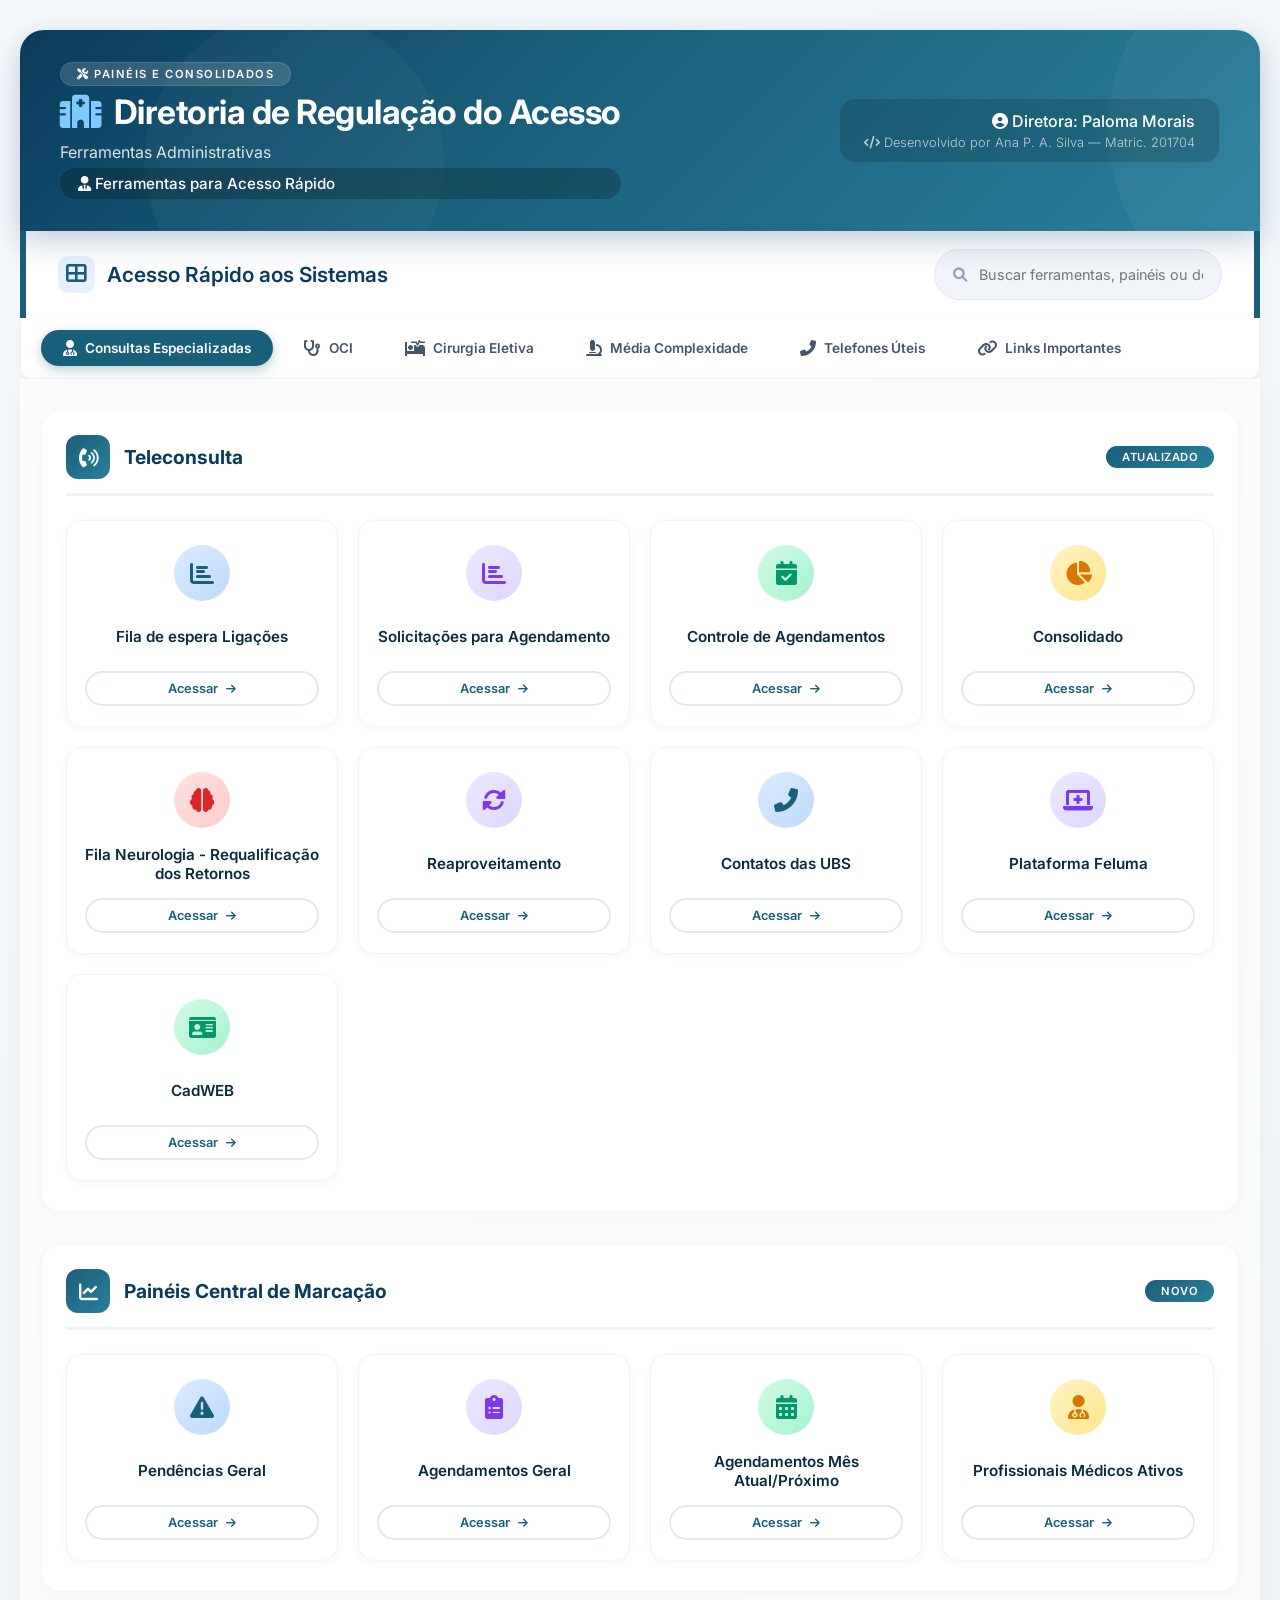
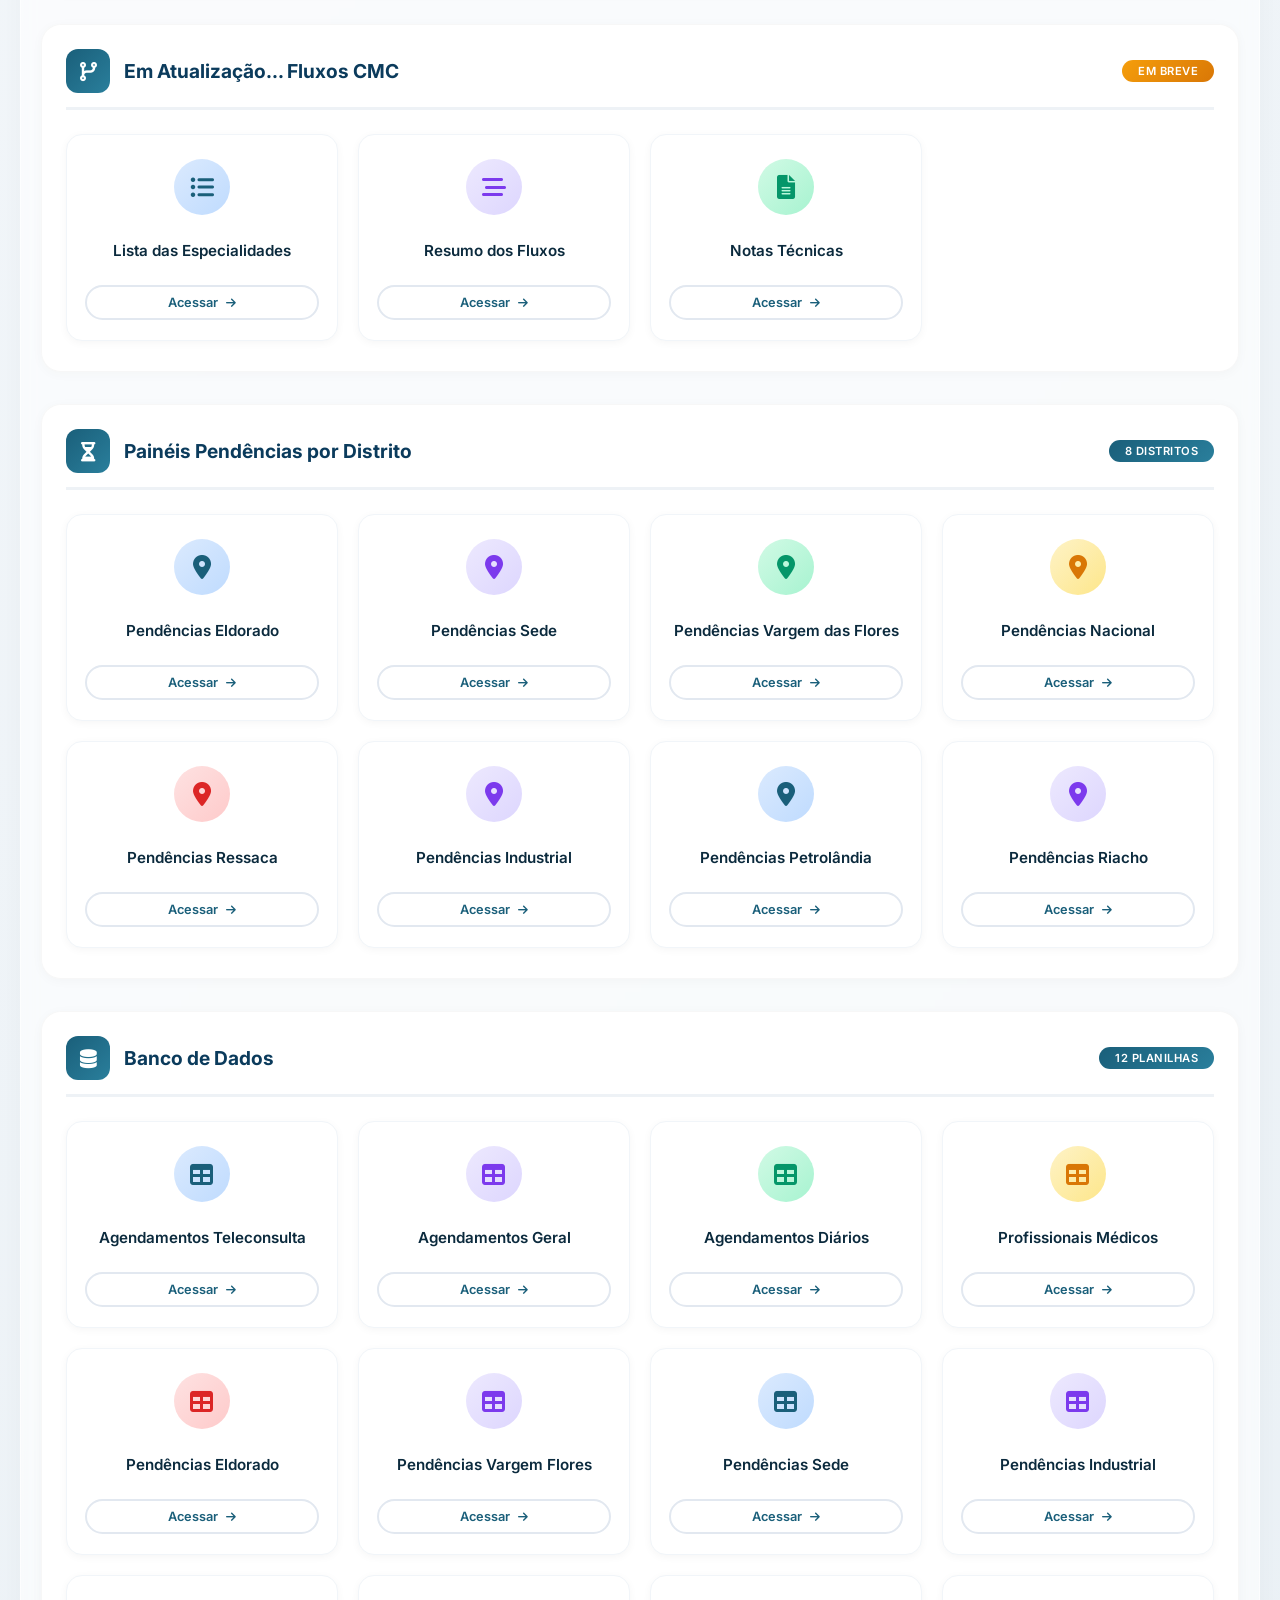
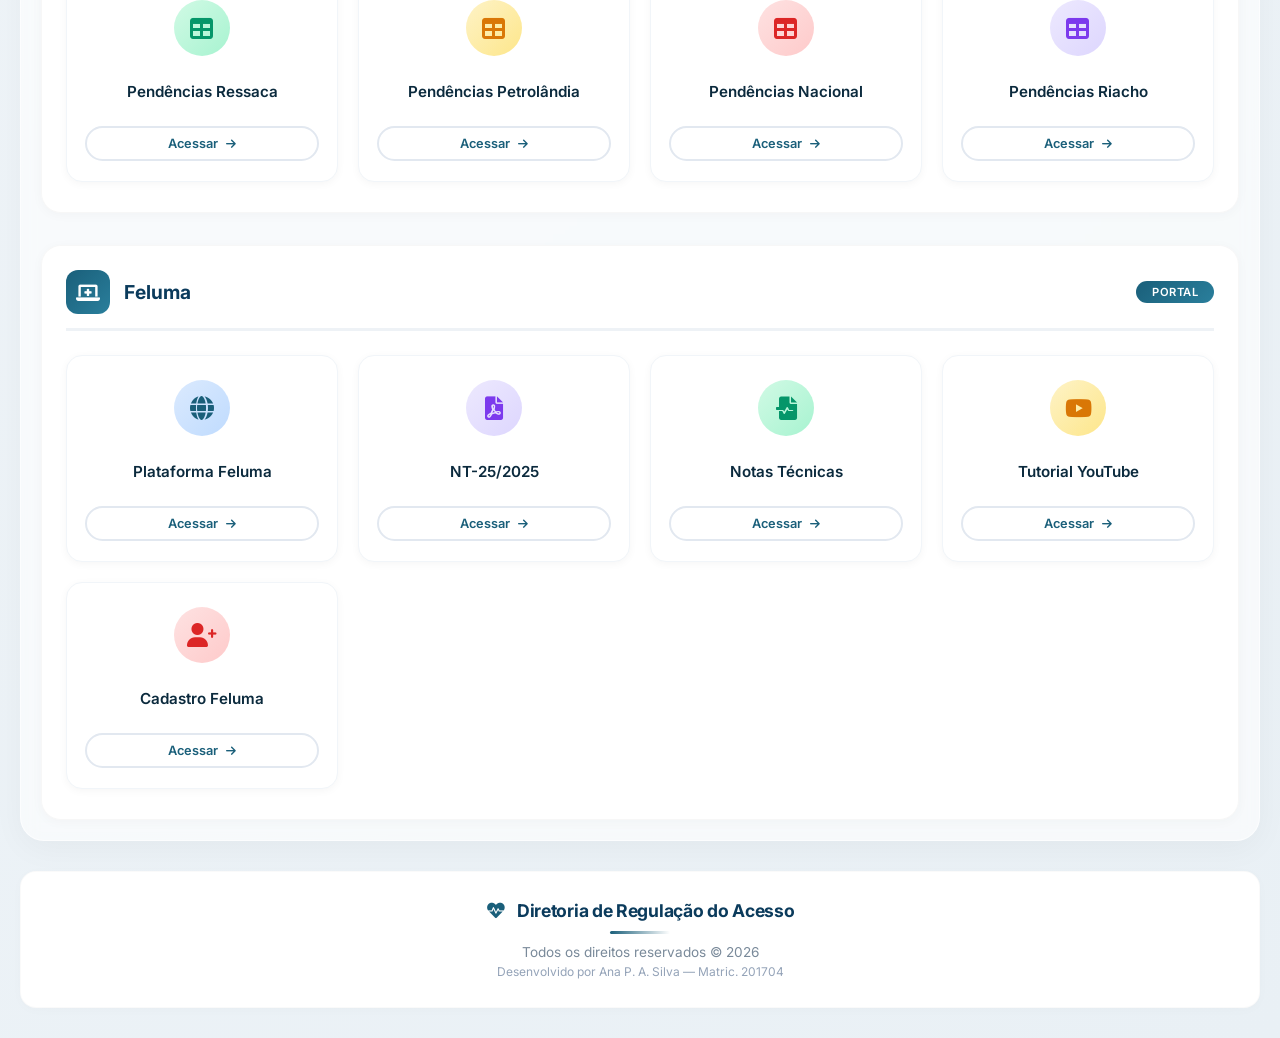
==== index.html @ 21a60a20 "Update index.html" ====
<!DOCTYPE html>
<html lang="pt-BR">
<head>
    <meta charset="UTF-8" />
    <meta name="viewport" content="width=device-width, initial-scale=1.0" />
    <title>Ferramentas Administrativas - Diretoria de Regulação do Acesso</title>
    <link href="https://fonts.googleapis.com/css2?family=Inter:wght@300;400;500;600;700&display=swap" rel="stylesheet" />
    <link rel="stylesheet" href="https://cdnjs.cloudflare.com/ajax/libs/font-awesome/6.0.0-beta3/css/all.min.css" />
    <link rel="stylesheet" href="styles.css" />
</head>
<body>
    <div class="container">
        <!-- ===== CABEÇALHO ===== -->
        <header class="header">
            <div class="header-content">
                <div class="header-left">
                    <span class="badge"><i class="fas fa-tools"></i> Painéis e Consolidados</span>
                    <h1><i class="fas fa-hospital"></i>Diretoria de Regulação do Acesso</h1>
                    <span class="subtitle">Ferramentas Administrativas</span>
                    <span class="diretoria">
                        <i class="fas fa-user-tie"></i> Ferramentas para Acesso Rápido
                    </span>
                </div>
                <div class="header-right">
                    <div class="diretora"><i class="fas fa-user-circle"></i> Diretora: Paloma Morais</div>
                    <div class="creditos">
                        <i class="fas fa-code"></i> Desenvolvido por Ana P. A. Silva — Matric. 201704
                    </div>
                </div>
            </div>
        </header>

        <!-- ===== BARRA DE TÍTULO E PESQUISA ===== -->
        <div class="page-title-bar">
            <div class="title-main">
                <i class="fas fa-th-large"></i>
                Acesso Rápido aos Sistemas
            </div>
            <div class="search-wrapper">
                <i class="fas fa-search"></i>
                <input type="text" class="global-search-input" placeholder="Buscar ferramentas, painéis ou documentos..." />
            </div>
        </div>

        <!-- ===== NAVEGAÇÃO POR ABAS ===== -->
        <div class="tabs-nav">
            <button class="tab-btn active" data-tab="consultas">
                <i class="fas fa-user-md"></i> Consultas Especializadas
            </button>
            <button class="tab-btn" data-tab="oci">
                <i class="fas fa-stethoscope"></i> OCI
            </button>
            <button class="tab-btn" data-tab="cirurgia">
                <i class="fas fa-procedures"></i> Cirurgia Eletiva
            </button>
            <button class="tab-btn" data-tab="exames">
                <i class="fas fa-microscope"></i> Média Complexidade
            </button>
            <button class="tab-btn" data-tab="telefones">
                <i class="fas fa-phone-alt"></i> Telefones Úteis
            </button>
            <button class="tab-btn" data-tab="links">
                <i class="fas fa-link"></i> Links Importantes
            </button>
        </div>

        <!-- ===== CONTEÚDO DAS ABAS ===== -->
        
        <!-- ABA CONSULTAS ESPECIALIZADAS -->
        <div class="tab-content active" id="tab-consultas">
            <div class="categories-grid">
                <!-- Teleconsulta -->
                <section class="category-section">
                    <h2 class="category-title">
                        <span class="title-icon"><i class="fas fa-phone-volume"></i></span>
                        <span class="title-text">Teleconsulta</span>
                        <span class="title-badge">Atualizado</span>
                    </h2>
                    <div class="card-grid">
                        <a href="https://docs.google.com/spreadsheets/d/1NrLJ7ulMx93VXse-k8C4PX7FkGPLEZ0yTQSIVQeNItg/edit?gid=175443153#gid=175443153" class="card" target="_blank" rel="noopener">
                            <div class="card-icon-wrapper"><i class="fas fa-chart-bar"></i></div>
                            <div class="card-title">Fila de espera Ligações</div>
                            <div class="card-btn">Acessar <i class="fas fa-arrow-right"></i></div>
                        </a>
                        <a href="https://docs.google.com/spreadsheets/d/1-I6ZwiP6xXu3qMp5uqr1B9dH6cpyYkO8Ge5UA6dcIxQ/edit?gid=509279936#gid=509279936" class="card" target="_blank" rel="noopener">
                            <div class="card-icon-wrapper"><i class="fas fa-chart-bar"></i></div>
                            <div class="card-title">Solicitações para Agendamento</div>
                            <div class="card-btn">Acessar <i class="fas fa-arrow-right"></i></div>
                        </a>
                        <a href="https://docs.google.com/spreadsheets/d/11X7DQcngdN51yFYodEWBmMCc8Pi-YFbgQ4IQ7Ca93IU/edit?gid=0#gid=0" class="card" target="_blank" rel="noopener">
                            <div class="card-icon-wrapper"><i class="fas fa-calendar-check"></i></div>
                            <div class="card-title">Controle de Agendamentos</div>
                            <div class="card-btn">Acessar <i class="fas fa-arrow-right"></i></div>
                        </a>
                        <a href="https://docs.google.com/spreadsheets/d/11X7DQcngdN51yFYodEWBmMCc8Pi-YFbgQ4IQ7Ca93IU/edit?gid=1603937153#gid=1603937153" class="card" target="_blank" rel="noopener">
                            <div class="card-icon-wrapper"><i class="fas fa-chart-pie"></i></div>
                            <div class="card-title">Consolidado</div>
                            <div class="card-btn">Acessar <i class="fas fa-arrow-right"></i></div>
                        </a>
                        <a href="https://docs.google.com/spreadsheets/d/1ZwzPVQAifNLfJJO1lFr1BvQd6e6G3yC5C2H4Ry2N43k/edit?gid=621702727#gid=621702727" class="card" target="_blank" rel="noopener">
                            <div class="card-icon-wrapper"><i class="fas fa-brain"></i></div>
                            <div class="card-title">Fila Neurologia - Requalificação dos Retornos</div>
                            <div class="card-btn">Acessar <i class="fas fa-arrow-right"></i></div>
                        </a>
                        <a href="https://docs.google.com/spreadsheets/d/1_WJhJQQXcxn0Yucyr_rv_HuKs7wc3p4oeb69oyhoPU4/edit?usp=sharing" class="card" target="_blank" rel="noopener">
                            <div class="card-icon-wrapper"><i class="fas fa-sync-alt"></i></div>
                            <div class="card-title">Reaproveitamento</div>
                            <div class="card-btn">Acessar <i class="fas fa-arrow-right"></i></div>
                        </a>
                        <a href="https://regulacaoconsolidados-dot.github.io/contatosdasubs/" class="card" target="_blank" rel="noopener">
                            <div class="card-icon-wrapper"><i class="fas fa-phone-alt"></i></div>
                            <div class="card-title">Contatos das UBS</div>
                            <div class="card-btn">Acessar <i class="fas fa-arrow-right"></i></div>
                        </a>
                        <a href="https://portal-feluma.sydle.com/home" class="card" target="_blank" rel="noopener">
                            <div class="card-icon-wrapper"><i class="fas fa-laptop-medical"></i></div>
                            <div class="card-title">Plataforma Feluma</div>
                            <div class="card-btn">Acessar <i class="fas fa-arrow-right"></i></div>
                        </a>
                        <a href="https://cadastro.saude.gov.br/segcartao/?contextType=external&username=string&contextValue=%2Foam&password=sercure_string&challenge_url=https%3A%2F%2Fcadastro.saude.gov.br%2Fsegcartao&request_id=-8519814493389994660&authn_try_count=0&locale=es_ES&resource_url" class="card" target="_blank" rel="noopener">
                            <div class="card-icon-wrapper"><i class="fas fa-id-card"></i></div>
                            <div class="card-title">CadWEB</div>
                            <div class="card-btn">Acessar <i class="fas fa-arrow-right"></i></div>
                        </a>
                    </div>
                </section>

                <!-- Painéis Central de Marcação de Consultas -->
                <section class="category-section">
                    <h2 class="category-title">
                        <span class="title-icon"><i class="fas fa-chart-line"></i></span>
                        <span class="title-text">Painéis Central de Marcação</span>
                        <span class="title-badge">Novo</span>
                    </h2>
                    <div class="card-grid">
                        <a href="https://compartilhacmc-commits.github.io/pendenciasgeral/" class="card" target="_blank" rel="noopener">
                            <div class="card-icon-wrapper"><i class="fas fa-exclamation-triangle"></i></div>
                            <div class="card-title">Pendências Geral</div>
                            <div class="card-btn">Acessar <i class="fas fa-arrow-right"></i></div>
                        </a>
                        <a href="https://compartilhacmc-commits.github.io/consolidadoagendados/" class="card" target="_blank" rel="noopener">
                            <div class="card-icon-wrapper"><i class="fas fa-clipboard-list"></i></div>
                            <div class="card-title">Agendamentos Geral</div>
                            <div class="card-btn">Acessar <i class="fas fa-arrow-right"></i></div>
                        </a>
                        <a href="https://compartilhacmc-commits.github.io/ofertacmc/" class="card" target="_blank" rel="noopener">
                            <div class="card-icon-wrapper"><i class="fas fa-calendar-alt"></i></div>
                            <div class="card-title">Agendamentos Mês Atual/Próximo</div>
                            <div class="card-btn">Acessar <i class="fas fa-arrow-right"></i></div>
                        </a>
                        <a href="https://compartilhacmc-commits.github.io/profissionaisnarede/" class="card" target="_blank" rel="noopener">
                            <div class="card-icon-wrapper"><i class="fas fa-user-md"></i></div>
                            <div class="card-title">Profissionais Médicos Ativos</div>
                            <div class="card-btn">Acessar <i class="fas fa-arrow-right"></i></div>
                        </a>
                    </div>
                </section>

                <!-- Fluxos CMC -->
                <section class="category-section">
                    <h2 class="category-title">
                        <span class="title-icon"><i class="fas fa-code-branch"></i></span>
                        <span class="title-text">Em Atualização... Fluxos CMC</span>
                        <span class="title-badge warning">Em breve</span>
                    </h2>
                    <div class="card-grid">
                        <a href="https://compartilhacmc-commits.github.io/arquivosfixos/ESPECIALIDADES.html" class="card" target="_blank" rel="noopener">
                            <div class="card-icon-wrapper"><i class="fas fa-list-ul"></i></div>
                            <div class="card-title">Lista das Especialidades</div>
                            <div class="card-btn">Acessar <i class="fas fa-arrow-right"></i></div>
                        </a>
                        <a href="https://compartilhacmc-commits.github.io/arquivosfixos/resumo_fluxos.html" class="card" target="_blank" rel="noopener">
                            <div class="card-icon-wrapper"><i class="fas fa-stream"></i></div>
                            <div class="card-title">Resumo dos Fluxos</div>
                            <div class="card-btn">Acessar <i class="fas fa-arrow-right"></i></div>
                        </a>
                        <a href="https://portal.contagem.mg.gov.br/nota-tecnica" class="card" target="_blank" rel="noopener">
                            <div class="card-icon-wrapper"><i class="fas fa-file-alt"></i></div>
                            <div class="card-title">Notas Técnicas</div>
                            <div class="card-btn">Acessar <i class="fas fa-arrow-right"></i></div>
                        </a>
                    </div>
                </section>

                <!-- Painéis Pendências por Distrito -->
                <section class="category-section">
                    <h2 class="category-title">
                        <span class="title-icon"><i class="fas fa-hourglass-half"></i></span>
                        <span class="title-text">Painéis Pendências por Distrito</span>
                        <span class="title-badge">8 distritos</span>
                    </h2>
                    <div class="card-grid">
                        <a href="https://compartilhacmc-commits.github.io/distritoeldorado/" class="card" target="_blank" rel="noopener">
                            <div class="card-icon-wrapper"><i class="fas fa-map-marker-alt"></i></div>
                            <div class="card-title">Pendências Eldorado</div>
                            <div class="card-btn">Acessar <i class="fas fa-arrow-right"></i></div>
                        </a>
                        <a href="https://compartilhacmc-commits.github.io/distritoeldorado/" class="card" target="_blank" rel="noopener">
                            <div class="card-icon-wrapper"><i class="fas fa-map-marker-alt"></i></div>
                            <div class="card-title">Pendências Sede</div>
                            <div class="card-btn">Acessar <i class="fas fa-arrow-right"></i></div>
                        </a>
                        <a href="https://compartilhacmc-commits.github.io/distritovargemdasflores/" class="card" target="_blank" rel="noopener">
                            <div class="card-icon-wrapper"><i class="fas fa-map-marker-alt"></i></div>
                            <div class="card-title">Pendências Vargem das Flores</div>
                            <div class="card-btn">Acessar <i class="fas fa-arrow-right"></i></div>
                        </a>
                        <a href="https://compartilhacmc-commits.github.io/distritonacional/" class="card" target="_blank" rel="noopener">
                            <div class="card-icon-wrapper"><i class="fas fa-map-marker-alt"></i></div>
                            <div class="card-title">Pendências Nacional</div>
                            <div class="card-btn">Acessar <i class="fas fa-arrow-right"></i></div>
                        </a>
                        <a href="https://compartilhacmc-commits.github.io/distritoressaca/" class="card" target="_blank" rel="noopener">
                            <div class="card-icon-wrapper"><i class="fas fa-map-marker-alt"></i></div>
                            <div class="card-title">Pendências Ressaca</div>
                            <div class="card-btn">Acessar <i class="fas fa-arrow-right"></i></div>
                        </a>
                        <a href="https://compartilhacmc-commits.github.io/distritoindustrial/" class="card" target="_blank" rel="noopener">
                            <div class="card-icon-wrapper"><i class="fas fa-map-marker-alt"></i></div>
                            <div class="card-title">Pendências Industrial</div>
                            <div class="card-btn">Acessar <i class="fas fa-arrow-right"></i></div>
                        </a>
                        <a href="https://compartilhacmc-commits.github.io/distritopetrolandia/" class="card" target="_blank" rel="noopener">
                            <div class="card-icon-wrapper"><i class="fas fa-map-marker-alt"></i></div>
                            <div class="card-title">Pendências Petrolândia</div>
                            <div class="card-btn">Acessar <i class="fas fa-arrow-right"></i></div>
                        </a>
                        <a href="https://compartilhacmc-commits.github.io/distritoriacho/" class="card" target="_blank" rel="noopener">
                            <div class="card-icon-wrapper"><i class="fas fa-map-marker-alt"></i></div>
                            <div class="card-title">Pendências Riacho</div>
                            <div class="card-btn">Acessar <i class="fas fa-arrow-right"></i></div>
                        </a>
                    </div>
                </section>

                <!-- Banco de Dados -->
                <section class="category-section">
                    <h2 class="category-title">
                        <span class="title-icon"><i class="fas fa-database"></i></span>
                        <span class="title-text">Banco de Dados</span>
                        <span class="title-badge">12 planilhas</span>
                    </h2>
                    <div class="card-grid">
                        <a href="https://docs.google.com/spreadsheets/d/11X7DQcngdN51yFYodEWBmMCc8Pi-YFbgQ4IQ7Ca93IU/edit?gid=0#gid=0" class="card" target="_blank" rel="noopener">
                            <div class="card-icon-wrapper"><i class="fas fa-table"></i></div>
                            <div class="card-title">Agendamentos Teleconsulta</div>
                            <div class="card-btn">Acessar <i class="fas fa-arrow-right"></i></div>
                        </a>
                        <a href="https://docs.google.com/spreadsheets/d/14DiFK9EW36s8ntkukyhiRMJxcX0ghG5XTzWb1TwpI2Q/edit?gid=0#gid=0" class="card" target="_blank" rel="noopener">
                            <div class="card-icon-wrapper"><i class="fas fa-table"></i></div>
                            <div class="card-title">Agendamentos Geral</div>
                            <div class="card-btn">Acessar <i class="fas fa-arrow-right"></i></div>
                        </a>
                        <a href="https://docs.google.com/spreadsheets/d/1puNbYysRBj-5CY6fhnHNnYd9OH96cl7guMFBOLeYZV4/edit?gid=1698493941#gid=1698493941" class="card" target="_blank" rel="noopener">
                            <div class="card-icon-wrapper"><i class="fas fa-table"></i></div>
                            <div class="card-title">Agendamentos Diários</div>
                            <div class="card-btn">Acessar <i class="fas fa-arrow-right"></i></div>
                        </a>
                        <a href="https://docs.google.com/spreadsheets/d/16CXd1TVf2IfTDiPzRCxUNWk6rCRoEw6WDfcybVoarnA/edit?gid=1407399146#gid=1407399146" class="card" target="_blank" rel="noopener">
                            <div class="card-icon-wrapper"><i class="fas fa-table"></i></div>
                            <div class="card-title">Profissionais Médicos</div>
                            <div class="card-btn">Acessar <i class="fas fa-arrow-right"></i></div>
                        </a>
                        <a href="https://docs.google.com/spreadsheets/d/1r6NLcVkVLD5vp4UxPEa7TcreBpOd0qeNt-QREOG4Xr4/edit?gid=278071504#gid=278071504" class="card" target="_blank" rel="noopener">
                            <div class="card-icon-wrapper"><i class="fas fa-table"></i></div>
                            <div class="card-title">Pendências Eldorado</div>
                            <div class="card-btn">Acessar <i class="fas fa-arrow-right"></i></div>
                        </a>
                        <a href="https://docs.google.com/spreadsheets/d/1IHknmxe3xAnfy5Bju_23B5ivIL-qMaaE6q_HuPaLBpk/edit?gid=278071504#gid=278071504" class="card" target="_blank" rel="noopener">
                            <div class="card-icon-wrapper"><i class="fas fa-table"></i></div>
                            <div class="card-title">Pendências Vargem Flores</div>
                            <div class="card-btn">Acessar <i class="fas fa-arrow-right"></i></div>
                        </a>
                        <a href="https://docs.google.com/spreadsheets/d/1RPf2bfQVoM1FqnyA-0P8uPTJ_PG4I2Ce6lXnk54ixfc/edit?gid=278071504#gid=278071504" class="card" target="_blank" rel="noopener">
                            <div class="card-icon-wrapper"><i class="fas fa-table"></i></div>
                            <div class="card-title">Pendências Sede</div>
                            <div class="card-btn">Acessar <i class="fas fa-arrow-right"></i></div>
                        </a>
                        <a href="https://docs.google.com/spreadsheets/d/14eUVIsWPubMve4DhVjVwlh7gin-qVyN3PspkwQ1PZMg/edit?gid=278071504#gid=278071504" class="card" target="_blank" rel="noopener">
                            <div class="card-icon-wrapper"><i class="fas fa-table"></i></div>
                            <div class="card-title">Pendências Industrial</div>
                            <div class="card-btn">Acessar <i class="fas fa-arrow-right"></i></div>
                        </a>
                        <a href="https://drive.google.com/drive/folders/1zRHfbI897ZRTBKLeRbiSfjMy8RmR_MJg" class="card" target="_blank" rel="noopener">
                            <div class="card-icon-wrapper"><i class="fas fa-table"></i></div>
                            <div class="card-title">Pendências Ressaca</div>
                            <div class="card-btn">Acessar <i class="fas fa-arrow-right"></i></div>
                        </a>
                        <a href="https://docs.google.com/spreadsheets/d/1Z9Uf5MGm5tClVDR95SUpwOjivAdqEVUfDj7mIuRLf4s/edit?gid=278071504#gid=278071504" class="card" target="_blank" rel="noopener">
                            <div class="card-icon-wrapper"><i class="fas fa-table"></i></div>
                            <div class="card-title">Pendências Petrolândia</div>
                            <div class="card-btn">Acessar <i class="fas fa-arrow-right"></i></div>
                        </a>
                        <a href="https://docs.google.com/spreadsheets/d/1lMGO9Hh_qL9OKI270fPL7lxadr-BZN9x_ZtmQeX6OcA/edit?gid=278071504#gid=278071504" class="card" target="_blank" rel="noopener">
                            <div class="card-icon-wrapper"><i class="fas fa-table"></i></div>
                            <div class="card-title">Pendências Nacional</div>
                            <div class="card-btn">Acessar <i class="fas fa-arrow-right"></i></div>
                        </a>
                        <a href="https://docs.google.com/spreadsheets/d/1367XyjVDYyDWo3vUz6Hd_zEqLAJkH_c1MwlvtZnpmUc/edit?gid=278071504#gid=278071504" class="card" target="_blank" rel="noopener">
                            <div class="card-icon-wrapper"><i class="fas fa-table"></i></div>
                            <div class="card-title">Pendências Riacho</div>
                            <div class="card-btn">Acessar <i class="fas fa-arrow-right"></i></div>
                        </a>
                    </div>
                </section>

                <!-- Feluma -->
                <section class="category-section">
                    <h2 class="category-title">
                        <span class="title-icon"><i class="fas fa-laptop-medical"></i></span>
                        <span class="title-text">Feluma</span>
                        <span class="title-badge">Portal</span>
                    </h2>
                    <div class="card-grid">
                        <a href="https://portal-feluma.sydle.com/home" class="card" target="_blank" rel="noopener">
                            <div class="card-icon-wrapper"><i class="fas fa-globe"></i></div>
                            <div class="card-title">Plataforma Feluma</div>
                            <div class="card-btn">Acessar <i class="fas fa-arrow-right"></i></div>
                        </a>
                        <a href="https://portal.contagem.mg.gov.br/imgeditor/file/Regula%C3%A7%C3%A3o/Central%20de%20marca%C3%A7%C3%A3o/NT%2025%20-%202025%20-%20Regula%C3%A7%C3%A3o%20de%20Consultas%20Especializadas%20via%20sistema%20VIVVER.pdf" class="card" target="_blank" rel="noopener">
                            <div class="card-icon-wrapper"><i class="fas fa-file-pdf"></i></div>
                            <div class="card-title">NT-25/2025</div>
                            <div class="card-btn">Acessar <i class="fas fa-arrow-right"></i></div>
                        </a>
                        <a href="https://portal.contagem.mg.gov.br/central-de-marcacao-de-consultas/" class="card" target="_blank" rel="noopener">
                            <div class="card-icon-wrapper"><i class="fas fa-file-medical-alt"></i></div>
                            <div class="card-title">Notas Técnicas</div>
                            <div class="card-btn">Acessar <i class="fas fa-arrow-right"></i></div>
                        </a>
                        <a href="https://www.youtube.com/watch?v=1UdBOCDlIvA" class="card" target="_blank" rel="noopener">
                            <div class="card-icon-wrapper"><i class="fab fa-youtube"></i></div>
                            <div class="card-title">Tutorial YouTube</div>
                            <div class="card-btn">Acessar <i class="fas fa-arrow-right"></i></div>
                        </a>
                        <a href="https://forms.office.com/pages/responsepage.aspx?id=6TkneO0BV0yBmaJIQh4A4v7lUCKmmeREvVUmW50PDW5UMzRaUlRFRjI0N01LMERVWjdPQlY5ODlUWS4u&route=shorturl" class="card" target="_blank" rel="noopener">
                            <div class="card-icon-wrapper"><i class="fas fa-user-plus"></i></div>
                            <div class="card-title">Cadastro Feluma</div>
                            <div class="card-btn">Acessar <i class="fas fa-arrow-right"></i></div>
                        </a>
                    </div>
                </section>
            </div>
        </div>

        <!-- ABA OCI -->
        <div class="tab-content" id="tab-oci">
            <div class="categories-grid">
                <section class="category-section">
                    <h2 class="category-title">
                        <span class="title-icon"><i class="fas fa-chart-pie"></i></span>
                        <span class="title-text">Painel OCI</span>
                        <span class="title-badge">Consolidado</span>
                    </h2>
                    <div class="card-grid">
                        <a href="https://regulacaoconsolidados-dot.github.io/ociconsolidado/" class="card" target="_blank" rel="noopener">
                            <div class="card-icon-wrapper"><i class="fas fa-chart-bar"></i></div>
                            <div class="card-title">Painel OCI</div>
                            <div class="card-btn">Acessar <i class="fas fa-arrow-right"></i></div>
                        </a>
                        <a href="https://docs.google.com/spreadsheets/d/1BONeij455aKawVr1iyskMLAJMKeBHzWmUZp_E-TDUWo/edit?gid=2108990586#gid=2108990586" class="card" target="_blank" rel="noopener">
                            <div class="card-icon-wrapper"><i class="fas fa-database"></i></div>
                            <div class="card-title">Banco de Dados OCI</div>
                            <div class="card-btn">Acessar <i class="fas fa-arrow-right"></i></div>
                        </a>
                    </div>
                </section>
                <section class="category-section">
                    <h2 class="category-title">
                        <span class="title-icon"><i class="fas fa-database"></i></span>
                        <span class="title-text">Banco de Dados - Consolidar OCI</span>
                        <span class="title-badge">8 planilhas</span>
                    </h2>
                    <div class="card-grid">
                        <a href="https://prefeituracontagem-my.sharepoint.com/:x:/r/personal/hassan_zibaoui_contagem_mg_gov_br/_layouts/15/Doc.aspx?sourcedoc=%7Bd7b85dc9-61af-4ea9-bb7f-b542e5c4d850%7D&action=default&CID=6ac5c827-af01-49ea-9fa3-689fed995aa7&_SRM=2%3AE%3A10" class="card" target="_blank" rel="noopener">
                            <div class="card-icon-wrapper"><i class="fas fa-table"></i></div>
                            <div class="card-title">Planilha OCI</div>
                            <div class="card-btn">Acessar <i class="fas fa-arrow-right"></i></div>
                        </a>
                        <a href="https://docs.google.com/spreadsheets/d/1vjdotHMOE1gn4Wo45WURx0JCn7l8zP0BQpaVs3WDrw4/edit?gid=233267268#gid=233267268" class="card" target="_blank" rel="noopener">
                            <div class="card-icon-wrapper"><i class="fas fa-heart"></i></div>
                            <div class="card-title">OCI Cardiologia 1° versão</div>
                            <div class="card-btn">Acessar <i class="fas fa-arrow-right"></i></div>
                        </a>
                        <a href="https://docs.google.com/spreadsheets/d/1vjdotHMOE1gn4Wo45WURx0JCn7l8zP0BQpaVs3WDrw4/edit?gid=233267268#gid=233267268" class="card" target="_blank" rel="noopener">
                            <div class="card-icon-wrapper"><i class="fas fa-heart"></i></div>
                            <div class="card-title">OCI Cardiologia 2026</div>
                            <div class="card-btn">Acessar <i class="fas fa-arrow-right"></i></div>
                        </a>
                        <a href="https://docs.google.com/spreadsheets/d/1cQzwM6L9omcZVG7routPTSE3fZSQId31w-A6y4Sc24c/edit?gid=621858947#gid=621858947" class="card" target="_blank" rel="noopener">
                            <div class="card-icon-wrapper"><i class="fas fa-female"></i></div>
                            <div class="card-title">OCI Mama 1° versão</div>
                            <div class="card-btn">Acessar <i class="fas fa-arrow-right"></i></div>
                        </a>
                        <a href="https://docs.google.com/spreadsheets/d/1U14Nf5EOiz8PI5H6tnYZAUeZzfUM43unywXFEwWBTAQ/edit" class="card" target="_blank" rel="noopener">
                            <div class="card-icon-wrapper"><i class="fas fa-female"></i></div>
                            <div class="card-title">OCI Mama 2026</div>
                            <div class="card-btn">Acessar <i class="fas fa-arrow-right"></i></div>
                        </a>
                        <a href="https://docs.google.com/spreadsheets/d/1G1YHRyt4ILeYMAM-yK_eYZi4wtHaMqwnuQWDeihhmIA/edit" class="card" target="_blank" rel="noopener">
                            <div class="card-icon-wrapper"><i class="fas fa-uterus"></i></div>
                            <div class="card-title">OCI Utero 1° versão</div>
                            <div class="card-btn">Acessar <i class="fas fa-arrow-right"></i></div>
                        </a>
                        <a href="https://docs.google.com/spreadsheets/d/17ifFIdWqHq3COeEBJifq6keumcWz-ppr9d4uSPhCBow/edit" class="card" target="_blank" rel="noopener">
                            <div class="card-icon-wrapper"><i class="fas fa-uterus"></i></div>
                            <div class="card-title">OCI Utero 2026</div>
                            <div class="card-btn">Acessar <i class="fas fa-arrow-right"></i></div>
                        </a>
                        <a href="https://docs.google.com/spreadsheets/d/1PAaIUxgFU8CE3pFGzHG4OCAdtSHNrVIXc8suaPAXI50/edit" class="card" target="_blank" rel="noopener">
                            <div class="card-icon-wrapper"><i class="fas fa-bone"></i></div>
                            <div class="card-title">OCI Ortopedia</div>
                            <div class="card-btn">Acessar <i class="fas fa-arrow-right"></i></div>
                        </a>
                    </div>
                </section>
            </div>
        </div>

        <!-- ABA CIRURGIA ELETIVA -->
        <div class="tab-content" id="tab-cirurgia">
            <div class="categories-grid">
                <section class="category-section">
                    <h2 class="category-title">
                        <span class="title-icon"><i class="fas fa-chart-pie"></i></span>
                        <span class="title-text">Painéis Cirurgia Eletiva</span>
                        <span class="title-badge">1ª Versão</span>
                    </h2>
                    <div class="card-grid">
                        <a href="https://regulacaoconsolidados-dot.github.io/cirurgiaseletivas/" class="card" target="_blank" rel="noopener">
                            <div class="card-icon-wrapper"><i class="fas fa-chart-bar"></i></div>
                            <div class="card-title">Painel Cirurgia Eletiva (Controle e Avaliação)</div>
                            <div class="card-btn">Acessar <i class="fas fa-arrow-right"></i></div>
                        </a>
                        <a href="https://regulacaoconsolidados-dot.github.io/cirurgiaeletivadiretoria/" class="card" target="_blank" rel="noopener">
                            <div class="card-icon-wrapper"><i class="fas fa-chart-bar"></i></div>
                            <div class="card-title">Painel Cirurgia Eletiva (Diretoria)</div>
                            <div class="card-btn">Acessar <i class="fas fa-arrow-right"></i></div>
                        </a>
                    </div>
                </section>
            </div>
        </div>

        <!-- ABA EXAMES -->
        <div class="tab-content" id="tab-exames">
            <div class="categories-grid">
                <section class="category-section">
                    <h2 class="category-title">
                        <span class="title-icon"><i class="fas fa-folder-open"></i></span>
                        <span class="title-text">Arquivos Exames</span>
                        <span class="title-badge">Média Complexidade</span>
                    </h2>
                    <div class="card-grid">
                        <a href="https://docs.google.com/spreadsheets/d/1s_HDG2-eBdYVaHdw_4e2q2ORuUePdZuLJQmIT7Z-esI/edit?pli=1&gid=0#gid=0" class="card" target="_blank" rel="noopener">
                            <div class="card-icon-wrapper"><i class="fas fa-ban"></i></div>
                            <div class="card-title">Exames sem prestador</div>
                            <div class="card-btn">Acessar <i class="fas fa-arrow-right"></i></div>
                        </a>
                    </div>
                </section>
            </div>
        </div>

        <!-- ABA TELEFONES ÚTEIS -->
        <div class="tab-content" id="tab-telefones">
            <div class="categories-grid">
                <section class="category-section">
                    <h2 class="category-title">
                        <span class="title-icon"><i class="fas fa-phone-alt"></i></span>
                        <span class="title-text">Telefones Úteis</span>
                        <span class="title-badge">Contatos</span>
                    </h2>
                    <div class="card-grid">
                        <a href="https://regulacaoconsolidados-dot.github.io/contatosdasubs/" class="card" target="_blank" rel="noopener">
                            <div class="card-icon-wrapper"><i class="fas fa-phone-alt"></i></div>
                            <div class="card-title">Telefones das UBS's</div>
                            <div class="card-btn">Acessar <i class="fas fa-arrow-right"></i></div>
                        </a>
                        <a href="https://compartilhacmc-commits.github.io/arquivosfixos/CEAPS_TELEFONES.html" class="card" target="_blank" rel="noopener">
                            <div class="card-icon-wrapper"><i class="fas fa-phone-alt"></i></div>
                            <div class="card-title">Telefones Ceaps</div>
                            <div class="card-btn">Acessar <i class="fas fa-arrow-right"></i></div>
                        </a>
                        <a href="https://compartilhacmc-commits.github.io/arquivosfixos/TELEFONES_IRIA_DINIZ.html" class="card" target="_blank" rel="noopener">
                            <div class="card-icon-wrapper"><i class="fas fa-phone-alt"></i></div>
                            <div class="card-title">Telefones Iria Diniz</div>
                            <div class="card-btn">Acessar <i class="fas fa-arrow-right"></i></div>
                        </a>
                        <a href="https://compartilhacmc-commits.github.io/arquivosfixos/TELEFONES_CCE_OUTROS.html" class="card" target="_blank" rel="noopener">
                            <div class="card-icon-wrapper"><i class="fas fa-phone-alt"></i></div>
                            <div class="card-title">Telefones CCE's e Outros</div>
                            <div class="card-btn">Acessar <i class="fas fa-arrow-right"></i></div>
                        </a>
                        <a href="https://compartilhacmc-commits.github.io/arquivosfixos/TELEFONES_DIVERSOS.html" class="card" target="_blank" rel="noopener">
                            <div class="card-icon-wrapper"><i class="fas fa-phone-alt"></i></div>
                            <div class="card-title">Telefones Diversos</div>
                            <div class="card-btn">Acessar <i class="fas fa-arrow-right"></i></div>
                        </a>
                        <a href="https://compartilhacmc-commits.github.io/arquivosfixos/TELEFONES_UNIDADES_DE_CONTAGEM.html" class="card" target="_blank" rel="noopener">
                            <div class="card-icon-wrapper"><i class="fas fa-phone-alt"></i></div>
                            <div class="card-title">Telefones – Todas as Unidades</div>
                            <div class="card-btn">Acessar <i class="fas fa-arrow-right"></i></div>
                        </a>
                        <a href="https://compartilhacmc-commits.github.io/arquivosfixos/DISTRITOS_CONTATOS.html" class="card" target="_blank" rel="noopener">
                            <div class="card-icon-wrapper"><i class="fas fa-phone-alt"></i></div>
                            <div class="card-title">Telefones Todos os Distritos</div>
                            <div class="card-btn">Acessar <i class="fas fa-arrow-right"></i></div>
                        </a>
                        <a href="https://compartilhacmc-commits.github.io/arquivosfixos/UPA_TELEFONES.html" class="card" target="_blank" rel="noopener">
                            <div class="card-icon-wrapper"><i class="fas fa-phone-alt"></i></div>
                            <div class="card-title">Telefones Upas</div>
                            <div class="card-btn">Acessar <i class="fas fa-arrow-right"></i></div>
                        </a>
                    </div>
                </section>
            </div>
        </div>

        <!-- ABA LINKS IMPORTANTES -->
        <div class="tab-content" id="tab-links">
            <div class="categories-grid">
                <section class="category-section">
                    <h2 class="category-title">
                        <span class="title-icon"><i class="fas fa-link"></i></span>
                        <span class="title-text">Links Importantes</span>
                        <span class="title-badge">Sistemas</span>
                    </h2>
                    <div class="card-grid">
                        <a href="https://www.contagem-mg.vivver.com/desktop" class="card" target="_blank" rel="noopener">
                            <div class="card-icon-wrapper"><i class="fas fa-globe"></i></div>
                            <div class="card-title">Sistema Vivver</div>
                            <div class="card-btn">Acessar <i class="fas fa-arrow-right"></i></div>
                        </a>
                        <a href="https://portal.contagem.mg.gov.br/nota-tecnica" class="card" target="_blank" rel="noopener">
                            <div class="card-icon-wrapper"><i class="fas fa-file-alt"></i></div>
                            <div class="card-title">Notas Técnicas Diretoria</div>
                            <div class="card-btn">Acessar <i class="fas fa-arrow-right"></i></div>
                        </a>
                        <a href="https://portal.contagem.mg.gov.br/" class="card" target="_blank" rel="noopener">
                            <div class="card-icon-wrapper"><i class="fas fa-university"></i></div>
                            <div class="card-title">Prefeitura de Contagem</div>
                            <div class="card-btn">Acessar <i class="fas fa-arrow-right"></i></div>
                        </a>
                        <a href="https://portal.contagem.mg.gov.br/secretaria-de-saude" class="card" target="_blank" rel="noopener">
                            <div class="card-icon-wrapper"><i class="fas fa-hospital-alt"></i></div>
                            <div class="card-title">Secretaria de Saúde</div>
                            <div class="card-btn">Acessar <i class="fas fa-arrow-right"></i></div>
                        </a>
                        <a href="https://portal.contagem.mg.gov.br/portal/paginas-dinamicas-categoria/15/" class="card" target="_blank" rel="noopener">
                            <div class="card-icon-wrapper"><i class="fas fa-user-tie"></i></div>
                            <div class="card-title">Portal do Servidor</div>
                            <div class="card-btn">Acessar <i class="fas fa-arrow-right"></i></div>
                        </a>
                        <a href="https://geoprocessamento.contagem.mg.gov.br/portal/apps/sites/#/geocontagem" class="card" target="_blank" rel="noopener">
                            <div class="card-icon-wrapper"><i class="fas fa-map"></i></div>
                            <div class="card-title">Aplicativos Contagem</div>
                            <div class="card-btn">Acessar <i class="fas fa-arrow-right"></i></div>
                        </a>
                        <a href="https://geoprocessamento.contagem.mg.gov.br/portal/apps/experiencebuilder/experience/?id=1cc51ed1bb7546e092ecad2935cc425d" class="card" target="_blank" rel="noopener">
                            <div class="card-icon-wrapper"><i class="fas fa-pills"></i></div>
                            <div class="card-title">Aqui tem Remédio</div>
                            <div class="card-btn">Acessar <i class="fas fa-arrow-right"></i></div>
                        </a>
                        <a href="https://portal.contagem.mg.gov.br/atencao-primaria" class="card" target="_blank" rel="noopener">
                            <div class="card-icon-wrapper"><i class="fas fa-location-dot"></i></div>
                            <div class="card-title">Endereço das Unidades</div>
                            <div class="card-btn">Acessar <i class="fas fa-arrow-right"></i></div>
                        </a>
                        <a href="https://geoprocessamento.contagem.mg.gov.br/portal/apps/webappviewer/index.html?id=a29dd6c9d5944c51998c3ffa1efe0c70" class="card" target="_blank" rel="noopener">
                            <div class="card-icon-wrapper"><i class="fas fa-building"></i></div>
                            <div class="card-title">Equipamentos da Saúde</div>
                            <div class="card-btn">Acessar <i class="fas fa-arrow-right"></i></div>
                        </a>
                        <a href="https://cadastro.saude.gov.br/segcartao/?contextType=external&username=string&contextValue=%2Foam&password=sercure_string&challenge_url=https%3A%2F%2Fcadastro.saude.gov.br%2Fsegcartao&request_id=-8519814493389994660&authn_try_count=0&locale=es_ES&resource_url" class="card" target="_blank" rel="noopener">
                            <div class="card-icon-wrapper"><i class="fas fa-id-card"></i></div>
                            <div class="card-title">CadWeb</div>
                            <div class="card-btn">Acessar <i class="fas fa-arrow-right"></i></div>
                        </a>
                        <a href="https://cnesadm.datasus.gov.br/cnesadm/publico/usuarios/cadastro" class="card" target="_blank" rel="noopener">
                            <div class="card-icon-wrapper"><i class="fas fa-search"></i></div>
                            <div class="card-title">Pesquisa CNS</div>
                            <div class="card-btn">Acessar <i class="fas fa-arrow-right"></i></div>
                        </a>
                        <a href="https://app.powerbi.com/view?r=eyJrIjoiYTRiZDcyZWYtMzAwNS00NmYyLTk3N2EtYWEwYTk2NTFhMmY1IiwidCI6ImFlODYzMzdlLTU3NWUtNDMzMC05NDc2LTkzZGU2ODJiMDAyMCJ9" class="card" target="_blank" rel="noopener">
                            <div class="card-icon-wrapper"><i class="fas fa-map-pin"></i></div>
                            <div class="card-title">Pesquisa por endereço</div>
                            <div class="card-btn">Acessar <i class="fas fa-arrow-right"></i></div>
                        </a>
                        <a href="https://egestoraps.saude.gov.br/" class="card" target="_blank" rel="noopener">
                            <div class="card-icon-wrapper"><i class="fas fa-chart-simple"></i></div>
                            <div class="card-title">E-gestor</div>
                            <div class="card-btn">Acessar <i class="fas fa-arrow-right"></i></div>
                        </a>
                        <a href="https://cnes.datasus.gov.br/pages/estabelecimentos/consulta.jsp" class="card" target="_blank" rel="noopener">
                            <div class="card-icon-wrapper"><i class="fas fa-hospital"></i></div>
                            <div class="card-title">CNES</div>
                            <div class="card-btn">Acessar <i class="fas fa-arrow-right"></i></div>
                        </a>
                        <a href="http://sigtap.datasus.gov.br/tabela-unificada/app/sec/inicio.jsp" class="card" target="_blank" rel="noopener">
                            <div class="card-icon-wrapper"><i class="fas fa-table"></i></div>
                            <div class="card-title">Tabela Sigtap</div>
                            <div class="card-btn">Acessar <i class="fas fa-arrow-right"></i></div>
                        </a>
                        <a href="https://siscan.saude.gov.br/login.jsf" class="card" target="_blank" rel="noopener">
                            <div class="card-icon-wrapper"><i class="fas fa-x-ray"></i></div>
                            <div class="card-title">Siscan</div>
                            <div class="card-btn">Acessar <i class="fas fa-arrow-right"></i></div>
                        </a>
                        <a href="https://notifica.saude.gov.br/login" class="card" target="_blank" rel="noopener">
                            <div class="card-icon-wrapper"><i class="fas fa-bell"></i></div>
                            <div class="card-title">Esus Notifica</div>
                            <div class="card-btn">Acessar <i class="fas fa-arrow-right"></i></div>
                        </a>
                        <a href="https://crmmg.org.br/" class="card" target="_blank" rel="noopener">
                            <div class="card-icon-wrapper"><i class="fas fa-user-md"></i></div>
                            <div class="card-title">CRM</div>
                            <div class="card-btn">Acessar <i class="fas fa-arrow-right"></i></div>
                        </a>
                    </div>
                </section>
            </div>
        </div>

        <!-- ===== RODAPÉ ===== -->
        <footer class="footer">
            <div class="footer-brand">
                <i class="fas fa-heartbeat"></i> Diretoria de Regulação do Acesso
            </div>
            <div class="footer-divider"></div>
            <p>Todos os direitos reservados &copy; 2026</p>
            <p class="footer-credit">Desenvolvido por Ana P. A. Silva — Matric. 201704</p>
        </footer>
    </div>

    <script src="script.js"></script>
</body>
</html>
---- styles.css ----
/* ===== RESET E BASE ===== */
* {
    margin: 0;
    padding: 0;
    box-sizing: border-box;
    font-family: 'Inter', 'Segoe UI', Roboto, system-ui, sans-serif;
}

body {
    background: linear-gradient(145deg, #f6f9fc 0%, #e9f0f5 100%);
    min-height: 100vh;
    padding: 30px 20px;
    display: flex;
    flex-direction: column;
    align-items: center;
}

.container {
    max-width: 1400px;
    width: 100%;
}

/* ===== CABEÇALHO ===== */
.header {
    background: linear-gradient(135deg, #0b3b5c 0%, #1a5f7a 40%, #2a7f9c 100%);
    color: white;
    padding: 32px 40px;
    border-radius: 24px 24px 0 0;
    box-shadow: 0 10px 30px rgba(10, 55, 94, 0.25);
    position: relative;
    overflow: hidden;
}

.header::before {
    content: '';
    position: absolute;
    top: -50%;
    right: -20%;
    width: 400px;
    height: 400px;
    background: rgba(255, 255, 255, 0.04);
    border-radius: 50%;
    pointer-events: none;
}

.header::after {
    content: '';
    position: absolute;
    bottom: -40%;
    left: 10%;
    width: 300px;
    height: 300px;
    background: rgba(255, 255, 255, 0.03);
    border-radius: 50%;
    pointer-events: none;
}

.header-content {
    display: flex;
    flex-wrap: wrap;
    justify-content: space-between;
    align-items: center;
    position: relative;
    z-index: 1;
}

.header-left {
    display: flex;
    flex-direction: column;
    gap: 6px;
}

.header-left .badge {
    background: rgba(255, 255, 255, 0.15);
    backdrop-filter: blur(4px);
    padding: 4px 16px;
    border-radius: 30px;
    font-size: 0.7rem;
    text-transform: uppercase;
    letter-spacing: 1.5px;
    font-weight: 600;
    align-self: flex-start;
    border: 1px solid rgba(255, 255, 255, 0.1);
}

.header h1 {
    font-size: 2.1rem;
    font-weight: 700;
    letter-spacing: -0.5px;
    line-height: 1.2;
}

.header h1 i {
    color: #7fc9ff;
    margin-right: 12px;
}

.header .subtitle {
    font-size: 1rem;
    opacity: 0.85;
    font-weight: 400;
    margin-top: 4px;
}

.header .diretoria {
    font-size: 0.95rem;
    font-weight: 500;
    background: rgba(0, 0, 0, 0.2);
    padding: 6px 18px;
    border-radius: 30px;
    display: inline-block;
    backdrop-filter: blur(4px);
}

.header-right {
    text-align: right;
    background: rgba(0, 0, 0, 0.15);
    padding: 12px 24px;
    border-radius: 16px;
    backdrop-filter: blur(4px);
    border: 1px solid rgba(255, 255, 255, 0.08);
}

.header-right .diretora {
    font-size: 1rem;
    font-weight: 500;
}

.header-right .creditos {
    font-size: 0.8rem;
    opacity: 0.7;
    margin-top: 4px;
    font-weight: 300;
}

/* ===== BARRA DE TÍTULO E PESQUISA ===== */
.page-title-bar {
    background: white;
    padding: 18px 32px;
    border-left: 6px solid #1a5f7a;
    border-right: 6px solid #1a5f7a;
    display: flex;
    justify-content: space-between;
    align-items: center;
    flex-wrap: wrap;
    gap: 12px;
    box-shadow: 0 4px 12px rgba(0, 0, 0, 0.03);
}

.page-title-bar .title-main {
    font-size: 1.3rem;
    font-weight: 600;
    color: #0b3b5c;
    display: flex;
    align-items: center;
    gap: 12px;
}

.page-title-bar .title-main i {
    color: #1a5f7a;
    background: #e8f0fe;
    padding: 8px;
    border-radius: 10px;
}

.search-wrapper {
    display: flex;
    align-items: center;
    background: #f1f5f9;
    border-radius: 30px;
    padding: 8px 18px;
    border: 1px solid #e2e8f0;
    transition: all 0.3s;
    min-width: 240px;
}

.search-wrapper:focus-within {
    border-color: #1a5f7a;
    box-shadow: 0 0 0 3px rgba(26, 95, 122, 0.15);
    background: white;
}

.search-wrapper i {
    color: #94a3b8;
    margin-right: 12px;
    font-size: 0.9rem;
}

.search-wrapper input {
    border: none;
    background: transparent;
    padding: 8px 0;
    font-size: 0.9rem;
    outline: none;
    width: 100%;
}

/* ===== TABS ===== */
.tabs-nav {
    display: flex;
    flex-wrap: wrap;
    gap: 8px;
    background: white;
    padding: 12px 20px;
    border-radius: 0 0 12px 12px;
    box-shadow: 0 4px 12px rgba(0, 0, 0, 0.03);
    border-left: 1px solid #eef2f6;
    border-right: 1px solid #eef2f6;
    border-bottom: 1px solid #eef2f6;
}

.tab-btn {
    background: transparent;
    border: none;
    padding: 10px 22px;
    font-size: 0.85rem;
    font-weight: 600;
    color: #475569;
    cursor: pointer;
    border-radius: 30px;
    transition: all 0.25s ease;
    display: flex;
    align-items: center;
    gap: 8px;
    font-family: 'Inter', sans-serif;
}

.tab-btn i {
    font-size: 1rem;
}

.tab-btn:hover {
    background-color: #eef2ff;
    color: #1a5f7a;
}

.tab-btn.active {
    background: #1a5f7a;
    color: white;
    box-shadow: 0 4px 12px rgba(26, 95, 122, 0.3);
}

/* ===== TAB CONTENT ===== */
.tab-content {
    display: none;
    animation: fadeIn 0.3s ease;
}

.tab-content.active {
    display: block;
}

@keyframes fadeIn {
    from {
        opacity: 0;
        transform: translateY(5px);
    }
    to {
        opacity: 1;
        transform: translateY(0);
    }
}

/* ===== CATEGORIES ===== */
.categories-grid {
    display: flex;
    flex-direction: column;
    gap: 32px;
    padding: 30px 20px 20px;
    background: rgba(255, 255, 255, 0.6);
    backdrop-filter: blur(8px);
    border-radius: 0 0 24px 24px;
    box-shadow: 0 8px 32px rgba(0, 0, 0, 0.04);
    border: 1px solid rgba(255, 255, 255, 0.6);
}

.category-section {
    background: white;
    border-radius: 20px;
    padding: 24px 24px 30px;
    box-shadow: 0 2px 12px rgba(0, 0, 0, 0.03);
    border: 1px solid rgba(0, 0, 0, 0.03);
    transition: all 0.3s ease;
}

.category-section:hover {
    box-shadow: 0 8px 25px rgba(26, 95, 122, 0.08);
    transform: translateY(-2px);
}

/* ===== TÍTULOS DAS SEÇÕES COM DESTAQUE ===== */
.category-title {
    display: flex;
    align-items: center;
    gap: 14px;
    margin-bottom: 24px;
    padding-bottom: 14px;
    border-bottom: 3px solid #eef2f6;
    font-size: 1.3rem;
    font-weight: 700;
    color: #0b3b5c;
    position: relative;
}

.category-title .title-icon {
    display: flex;
    align-items: center;
    justify-content: center;
    width: 44px;
    height: 44px;
    background: linear-gradient(135deg, #1a5f7a, #2a7f9c);
    border-radius: 12px;
    color: white;
    font-size: 1.2rem;
    flex-shrink: 0;
    transition: all 0.3s ease;
}

.category-section:hover .title-icon {
    transform: rotate(-8deg) scale(1.05);
    box-shadow: 0 4px 15px rgba(26, 95, 122, 0.3);
}

.category-title .title-text {
    flex: 1;
    font-size: 1.2rem;
}

.category-title .title-badge {
    background: linear-gradient(135deg, #1a5f7a, #2a7f9c);
    color: white;
    padding: 4px 16px;
    border-radius: 20px;
    font-size: 0.7rem;
    font-weight: 600;
    text-transform: uppercase;
    letter-spacing: 0.5px;
    white-space: nowrap;
}

.category-title .title-badge.warning {
    background: linear-gradient(135deg, #f59e0b, #d97706);
}

.category-title .title-badge.success {
    background: linear-gradient(135deg, #10b981, #059669);
}

/* ===== CARDS COM ANIMAÇÕES COLORIDAS ===== */
.card-grid {
    display: grid;
    grid-template-columns: repeat(auto-fill, minmax(220px, 1fr));
    gap: 20px;
}

.card {
    background: white;
    border-radius: 16px;
    padding: 24px 18px 20px;
    box-shadow: 0 2px 8px rgba(0, 0, 0, 0.04);
    border: 1px solid #f1f5f9;
    transition: all 0.3s cubic-bezier(0.25, 0.46, 0.45, 0.94);
    display: flex;
    flex-direction: column;
    align-items: center;
    text-align: center;
    text-decoration: none;
    color: inherit;
    position: relative;
    overflow: hidden;
}

/* Faixa colorida no topo do card - animação */
.card::before {
    content: '';
    position: absolute;
    top: 0;
    left: 0;
    right: 0;
    height: 4px;
    background: linear-gradient(90deg, #1a5f7a, #4a9fc7, #1a5f7a);
    background-size: 200% 100%;
    transition: all 0.5s;
    opacity: 0;
}

.card:hover::before {
    opacity: 1;
    animation: shimmer 1.5s infinite;
}

@keyframes shimmer {
    0% {
        background-position: -200% 0;
    }
    100% {
        background-position: 200% 0;
    }
}

/* Cores diferentes para cada card (efeito arco-íris) */
.card:nth-child(6n+1)::before {
    background: linear-gradient(90deg, #1a5f7a, #4a9fc7, #1a5f7a);
}

.card:nth-child(6n+2)::before {
    background: linear-gradient(90deg, #7c3aed, #a78bfa, #7c3aed);
}

.card:nth-child(6n+3)::before {
    background: linear-gradient(90deg, #059669, #34d399, #059669);
}

.card:nth-child(6n+4)::before {
    background: linear-gradient(90deg, #d97706, #fbbf24, #d97706);
}

.card:nth-child(6n+5)::before {
    background: linear-gradient(90deg, #dc2626, #f87171, #dc2626);
}

.card:nth-child(6n+6)::before {
    background: linear-gradient(90deg, #7c3aed, #8b5cf6, #7c3aed);
}

.card:hover {
    transform: translateY(-6px);
    box-shadow: 0 16px 40px rgba(26, 95, 122, 0.12);
    border-color: rgba(26, 95, 122, 0.15);
}

/* Ícones coloridos variados */
.card:nth-child(6n+1) .card-icon-wrapper {
    background: linear-gradient(135deg, #dbeafe, #bfdbfe);
    color: #1a5f7a;
}
.card:nth-child(6n+1):hover .card-icon-wrapper {
    background: linear-gradient(135deg, #1a5f7a, #2a7f9c);
    color: white;
}

.card:nth-child(6n+2) .card-icon-wrapper {
    background: linear-gradient(135deg, #ede9fe, #ddd6fe);
    color: #7c3aed;
}
.card:nth-child(6n+2):hover .card-icon-wrapper {
    background: linear-gradient(135deg, #7c3aed, #6d28d9);
    color: white;
}

.card:nth-child(6n+3) .card-icon-wrapper {
    background: linear-gradient(135deg, #d1fae5, #a7f3d0);
    color: #059669;
}
.card:nth-child(6n+3):hover .card-icon-wrapper {
    background: linear-gradient(135deg, #059669, #047857);
    color: white;
}

.card:nth-child(6n+4) .card-icon-wrapper {
    background: linear-gradient(135deg, #fef3c7, #fde68a);
    color: #d97706;
}
.card:nth-child(6n+4):hover .card-icon-wrapper {
    background: linear-gradient(135deg, #d97706, #b45309);
    color: white;
}

.card:nth-child(6n+5) .card-icon-wrapper {
    background: linear-gradient(135deg, #fee2e2, #fecaca);
    color: #dc2626;
}
.card:nth-child(6n+5):hover .card-icon-wrapper {
    background: linear-gradient(135deg, #dc2626, #b91c1c);
    color: white;
}

.card:nth-child(6n+6) .card-icon-wrapper {
    background: linear-gradient(135deg, #ede9fe, #ddd6fe);
    color: #7c3aed;
}
.card:nth-child(6n+6):hover .card-icon-wrapper {
    background: linear-gradient(135deg, #7c3aed, #6d28d9);
    color: white;
}

.card-icon-wrapper {
    width: 56px;
    height: 56px;
    border-radius: 50%;
    display: flex;
    align-items: center;
    justify-content: center;
    font-size: 1.5rem;
    margin-bottom: 14px;
    transition: all 0.3s cubic-bezier(0.25, 0.46, 0.45, 0.94);
    flex-shrink: 0;
}

.card:hover .card-icon-wrapper {
    transform: scale(1.08) rotate(-4deg);
}

.card-title {
    font-weight: 600;
    font-size: 0.95rem;
    color: #0b2a3d;
    margin-bottom: 12px;
    line-height: 1.3;
    min-height: 44px;
    display: flex;
    align-items: center;
    justify-content: center;
    width: 100%;
}

.card-btn {
    background: white;
    color: #1a5f7a;
    border: 2px solid #e2e8f0;
    padding: 8px 20px;
    border-radius: 30px;
    font-weight: 600;
    font-size: 0.8rem;
    cursor: pointer;
    transition: all 0.3s ease;
    text-decoration: none;
    display: inline-flex;
    align-items: center;
    gap: 8px;
    width: 100%;
    justify-content: center;
    margin-top: auto;
}

.card-btn i {
    font-size: 0.7rem;
    transition: transform 0.3s ease;
}

.card:hover .card-btn {
    background: #1a5f7a;
    color: white;
    border-color: #1a5f7a;
    box-shadow: 0 4px 12px rgba(26, 95, 122, 0.2);
}

.card:hover .card-btn i {
    transform: translateX(4px);
}

/* ===== RODAPÉ ===== */
.footer {
    background: white;
    padding: 28px 32px;
    border-radius: 16px;
    text-align: center;
    box-shadow: 0 2px 12px rgba(0, 0, 0, 0.02);
    border: 1px solid rgba(0, 0, 0, 0.02);
    margin-top: 30px;
}

.footer .footer-brand {
    font-size: 1.1rem;
    font-weight: 700;
    color: #0b3b5c;
    letter-spacing: -0.3px;
}

.footer .footer-brand i {
    color: #1a5f7a;
    margin-right: 8px;
}

.footer .footer-divider {
    width: 60px;
    height: 3px;
    background: linear-gradient(90deg, #1a5f7a, transparent);
    margin: 10px auto;
    border-radius: 4px;
}

.footer p {
    color: #7a8a9a;
    font-size: 0.85rem;
}

.footer .footer-credit {
    font-size: 0.75rem;
    color: #94a3b8;
    margin-top: 4px;
}

/* ===== RESPONSIVIDADE ===== */
@media (max-width: 1024px) {
    .card-grid {
        grid-template-columns: repeat(auto-fill, minmax(200px, 1fr));
    }
}

@media (max-width: 768px) {
    body {
        padding: 16px;
    }

    .header {
        padding: 24px 20px;
        border-radius: 20px 20px 0 0;
    }

    .header-content {
        flex-direction: column;
        align-items: flex-start;
        gap: 16px;
    }

    .header-right {
        text-align: left;
        width: 100%;
        padding: 12px 16px;
    }

    .header h1 {
        font-size: 1.5rem;
    }

    .page-title-bar {
        flex-direction: column;
        align-items: flex-start;
        padding: 14px 20px;
    }

    .page-title-bar .title-main {
        font-size: 1.1rem;
    }

    .search-wrapper {
        width: 100%;
        min-width: unset;
    }

    .tabs-nav {
        padding: 10px 16px;
        gap: 6px;
        overflow-x: auto;
        flex-wrap: nowrap;
        -webkit-overflow-scrolling: touch;
    }

    .tab-btn {
        padding: 8px 16px;
        font-size: 0.75rem;
        white-space: nowrap;
    }

    .categories-grid {
        padding: 20px 12px;
    }

    .category-section {
        padding: 18px 16px 24px;
    }

    .category-title {
        font-size: 1.1rem;
        flex-wrap: wrap;
    }

    .category-title .title-icon {
        width: 36px;
        height: 36px;
        font-size: 1rem;
    }

    .category-title .title-text {
        font-size: 1rem;
    }

    .category-title .title-badge {
        font-size: 0.6rem;
        padding: 3px 12px;
    }

    .card-grid {
        grid-template-columns: 1fr 1fr;
        gap: 14px;
    }

    .card {
        padding: 18px 14px 16px;
    }

    .card-title {
        font-size: 0.85rem;
        min-height: 36px;
    }

    .card-icon-wrapper {
        width: 48px;
        height: 48px;
        font-size: 1.2rem;
    }

    .footer {
        padding: 20px;
    }
}

@media (max-width: 480px) {
    .card-grid {
        grid-template-columns: 1fr;
    }

    .header h1 {
        font-size: 1.2rem;
    }

    .header .diretoria {
        font-size: 0.8rem;
        padding: 4px 14px;
    }

    .header-right .diretora {
        font-size: 0.85rem;
    }

    .header-right .creditos {
        font-size: 0.7rem;
    }

    .category-title .title-badge {
        font-size: 0.55rem;
        padding: 2px 10px;
    }
}
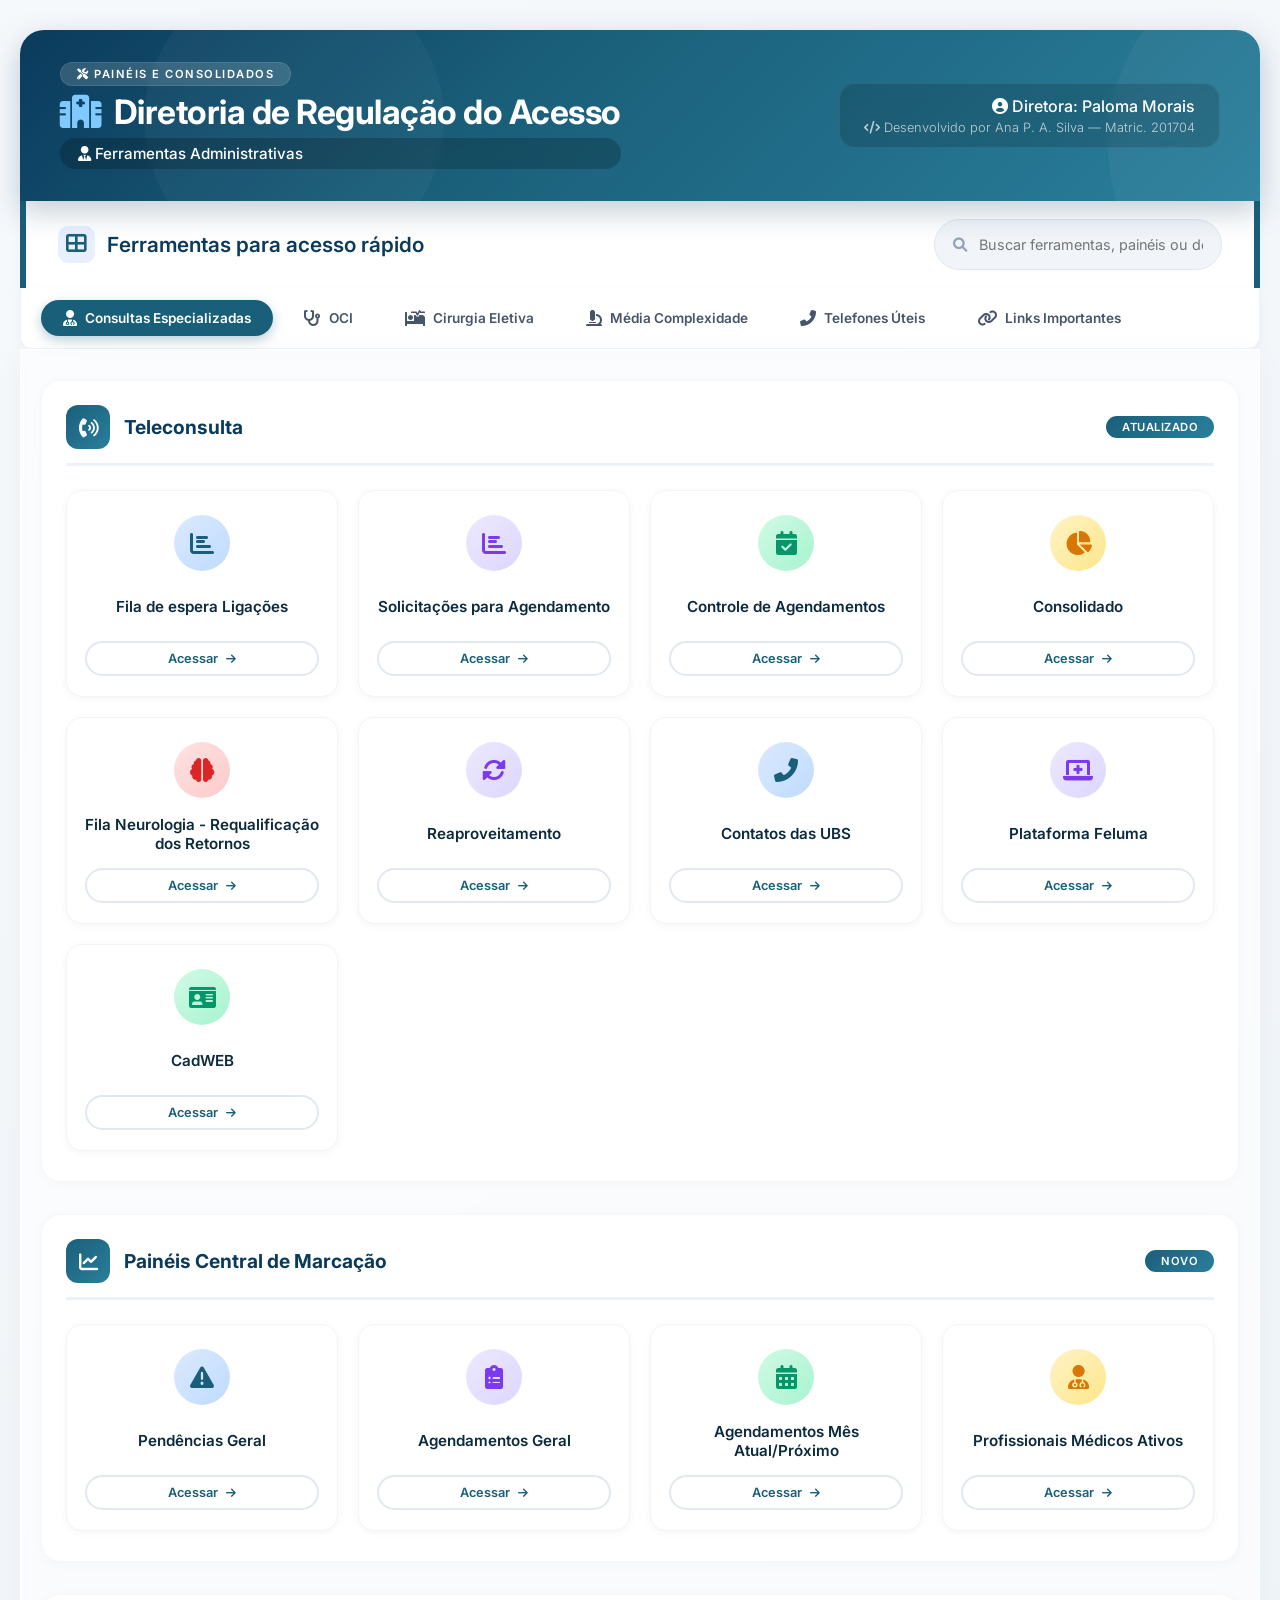
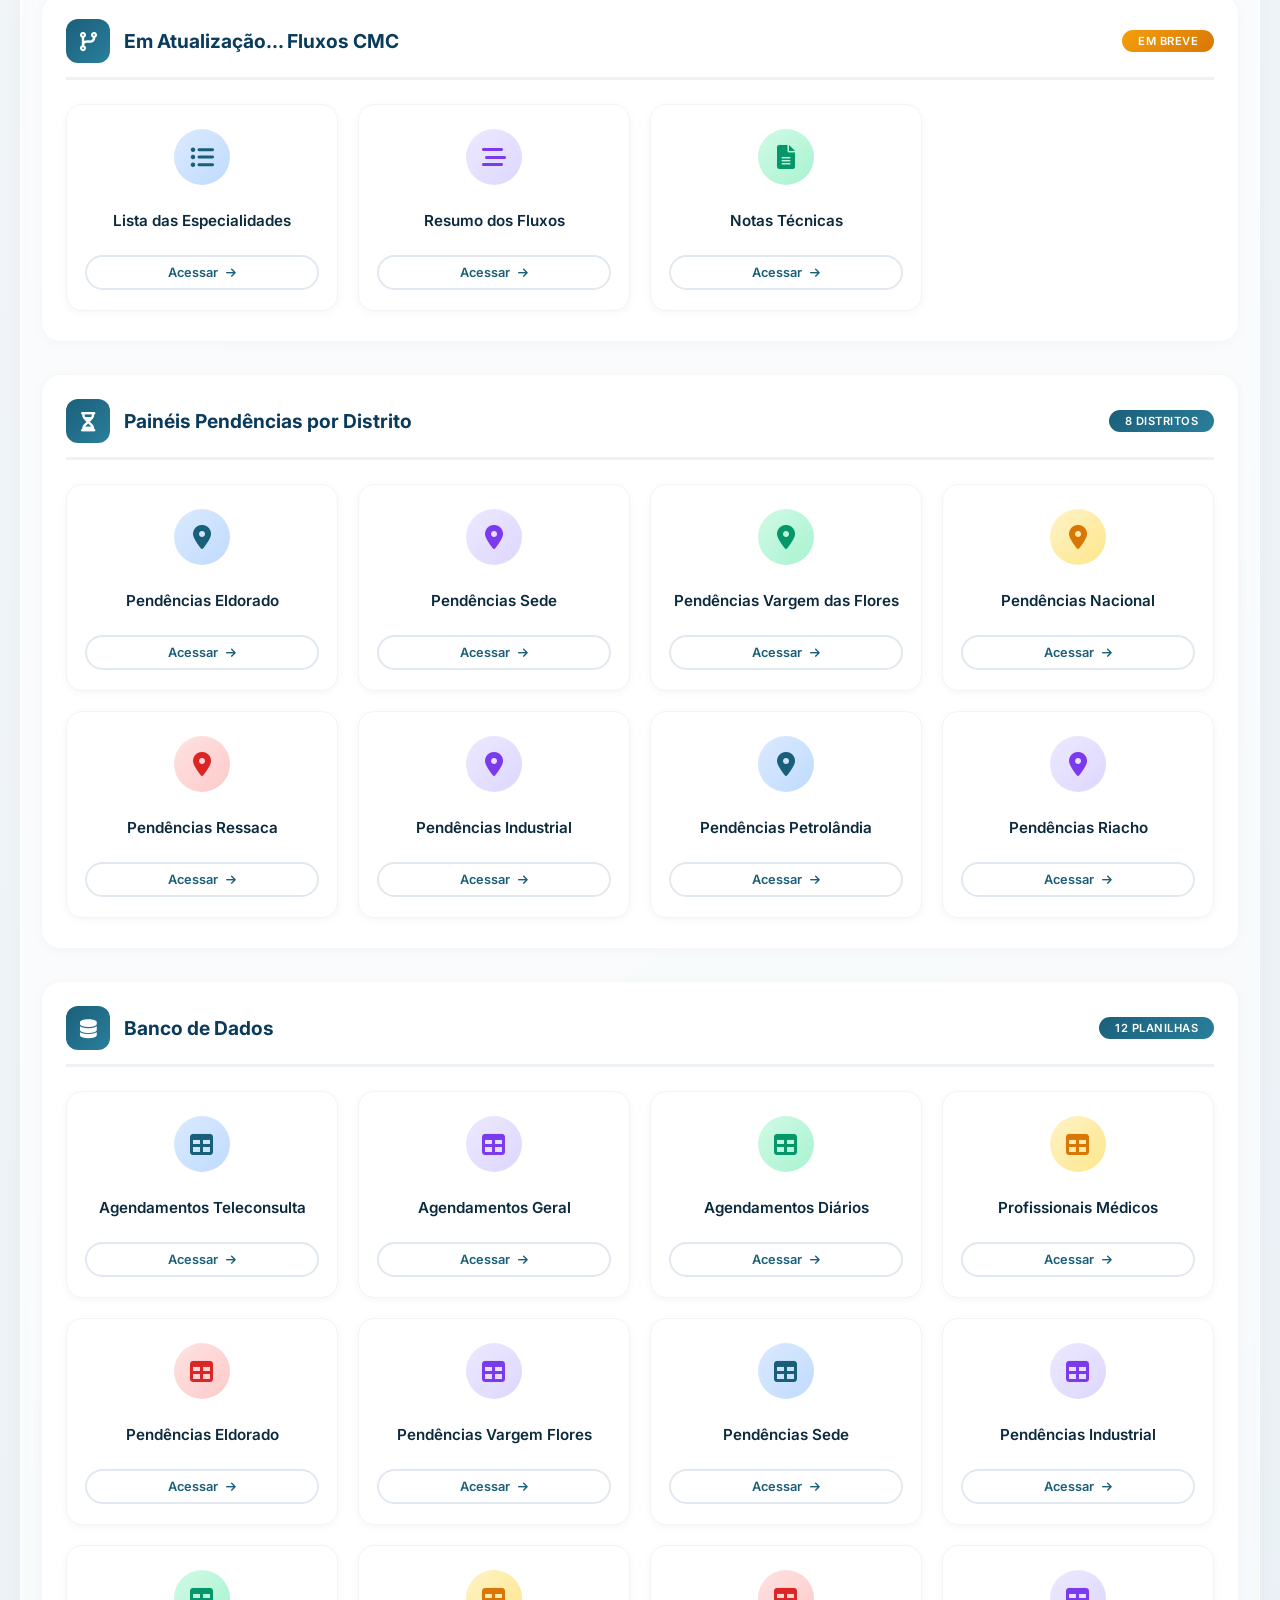
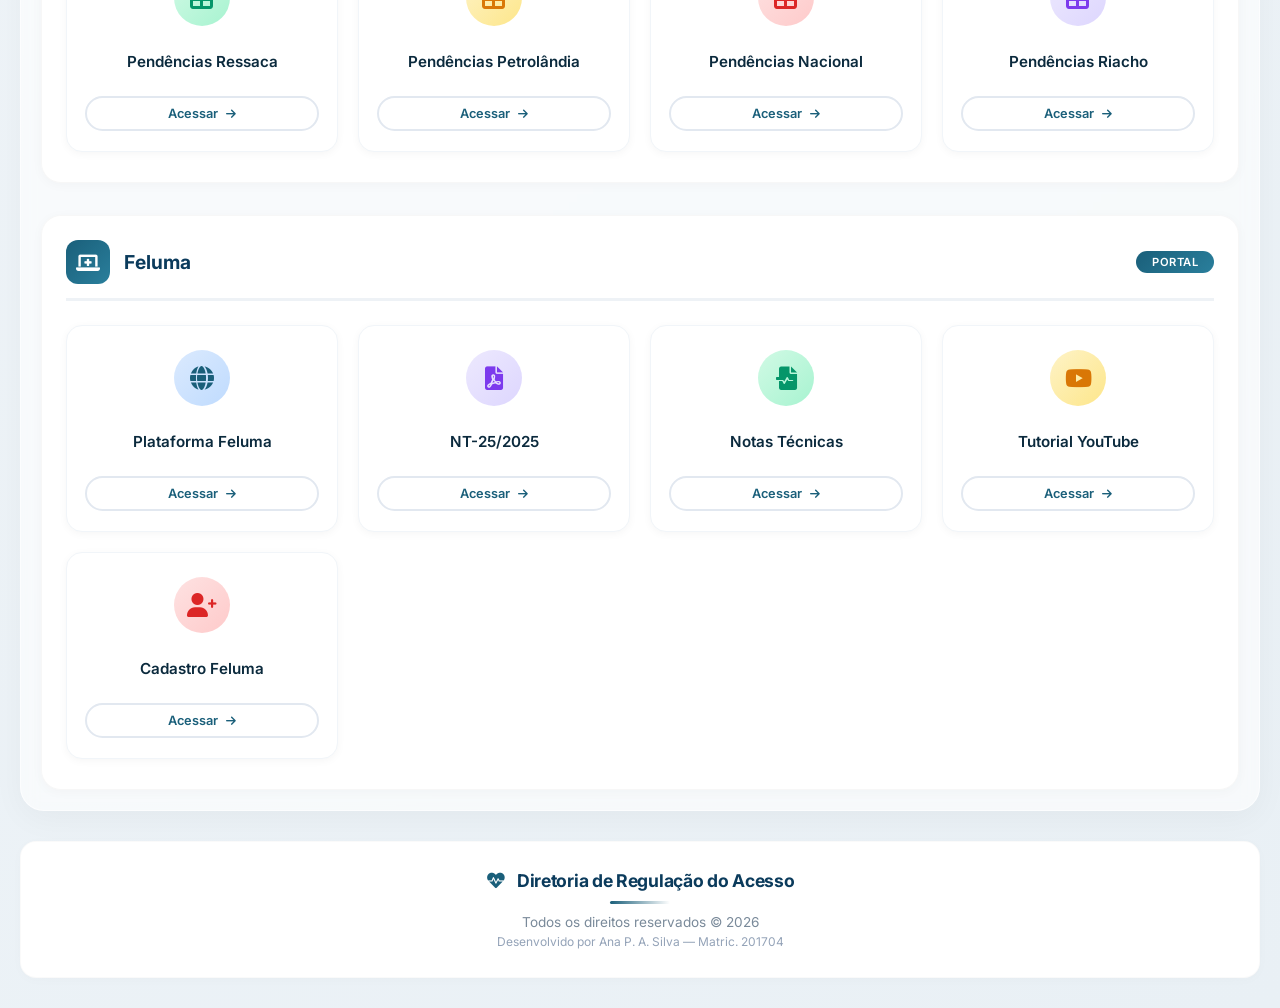
==== commit cc28914b: "Update index.html" ====
--- a/index.html
+++ b/index.html
@@ -16,9 +16,8 @@
                 <div class="header-left">
                     <span class="badge"><i class="fas fa-tools"></i> Painéis e Consolidados</span>
                     <h1><i class="fas fa-hospital"></i>Diretoria de Regulação do Acesso</h1>
-                    <span class="subtitle">Ferramentas Administrativas</span>
                     <span class="diretoria">
-                        <i class="fas fa-user-tie"></i> Ferramentas para Acesso Rápido
+                        <i class="fas fa-user-tie"></i> Ferramentas Administrativas
                     </span>
                 </div>
                 <div class="header-right">
@@ -34,7 +33,7 @@
         <div class="page-title-bar">
             <div class="title-main">
                 <i class="fas fa-th-large"></i>
-                Acesso Rápido aos Sistemas
+                Ferramentas para acesso rápido
             </div>
             <div class="search-wrapper">
                 <i class="fas fa-search"></i>
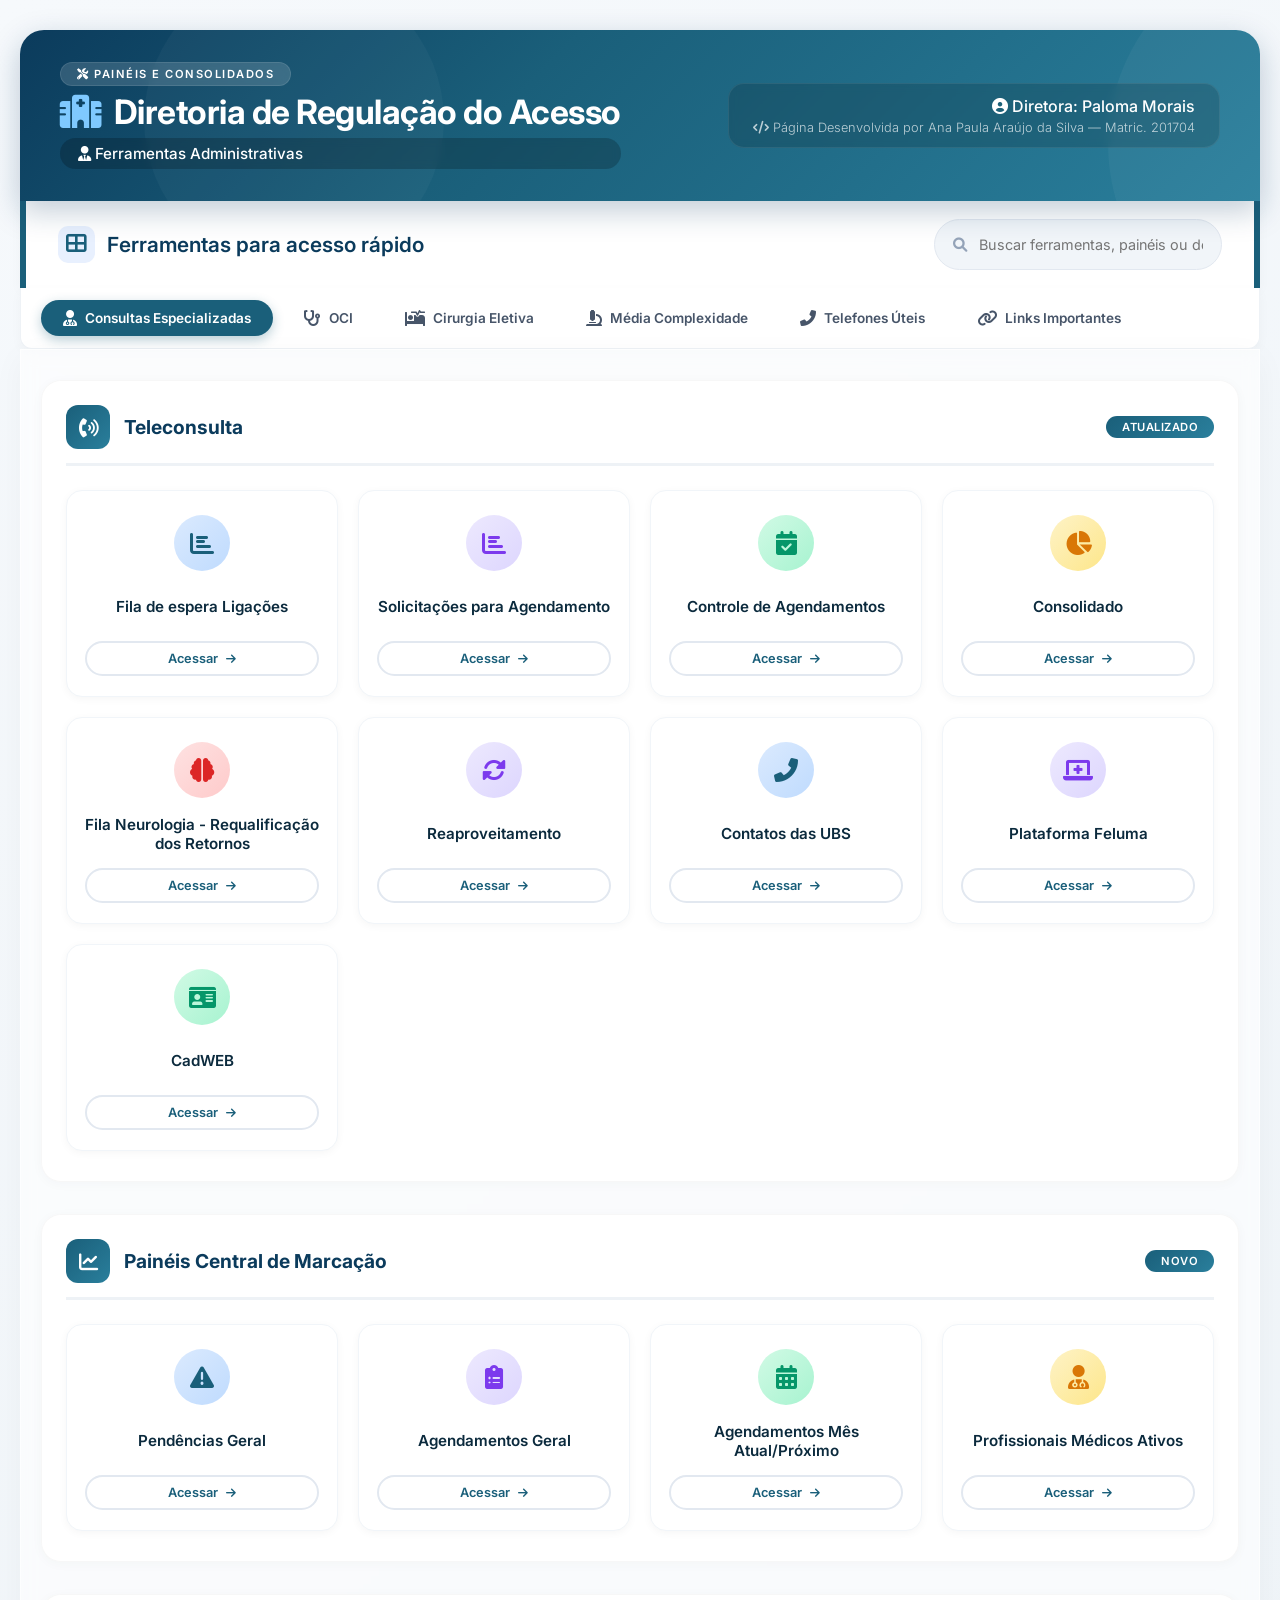
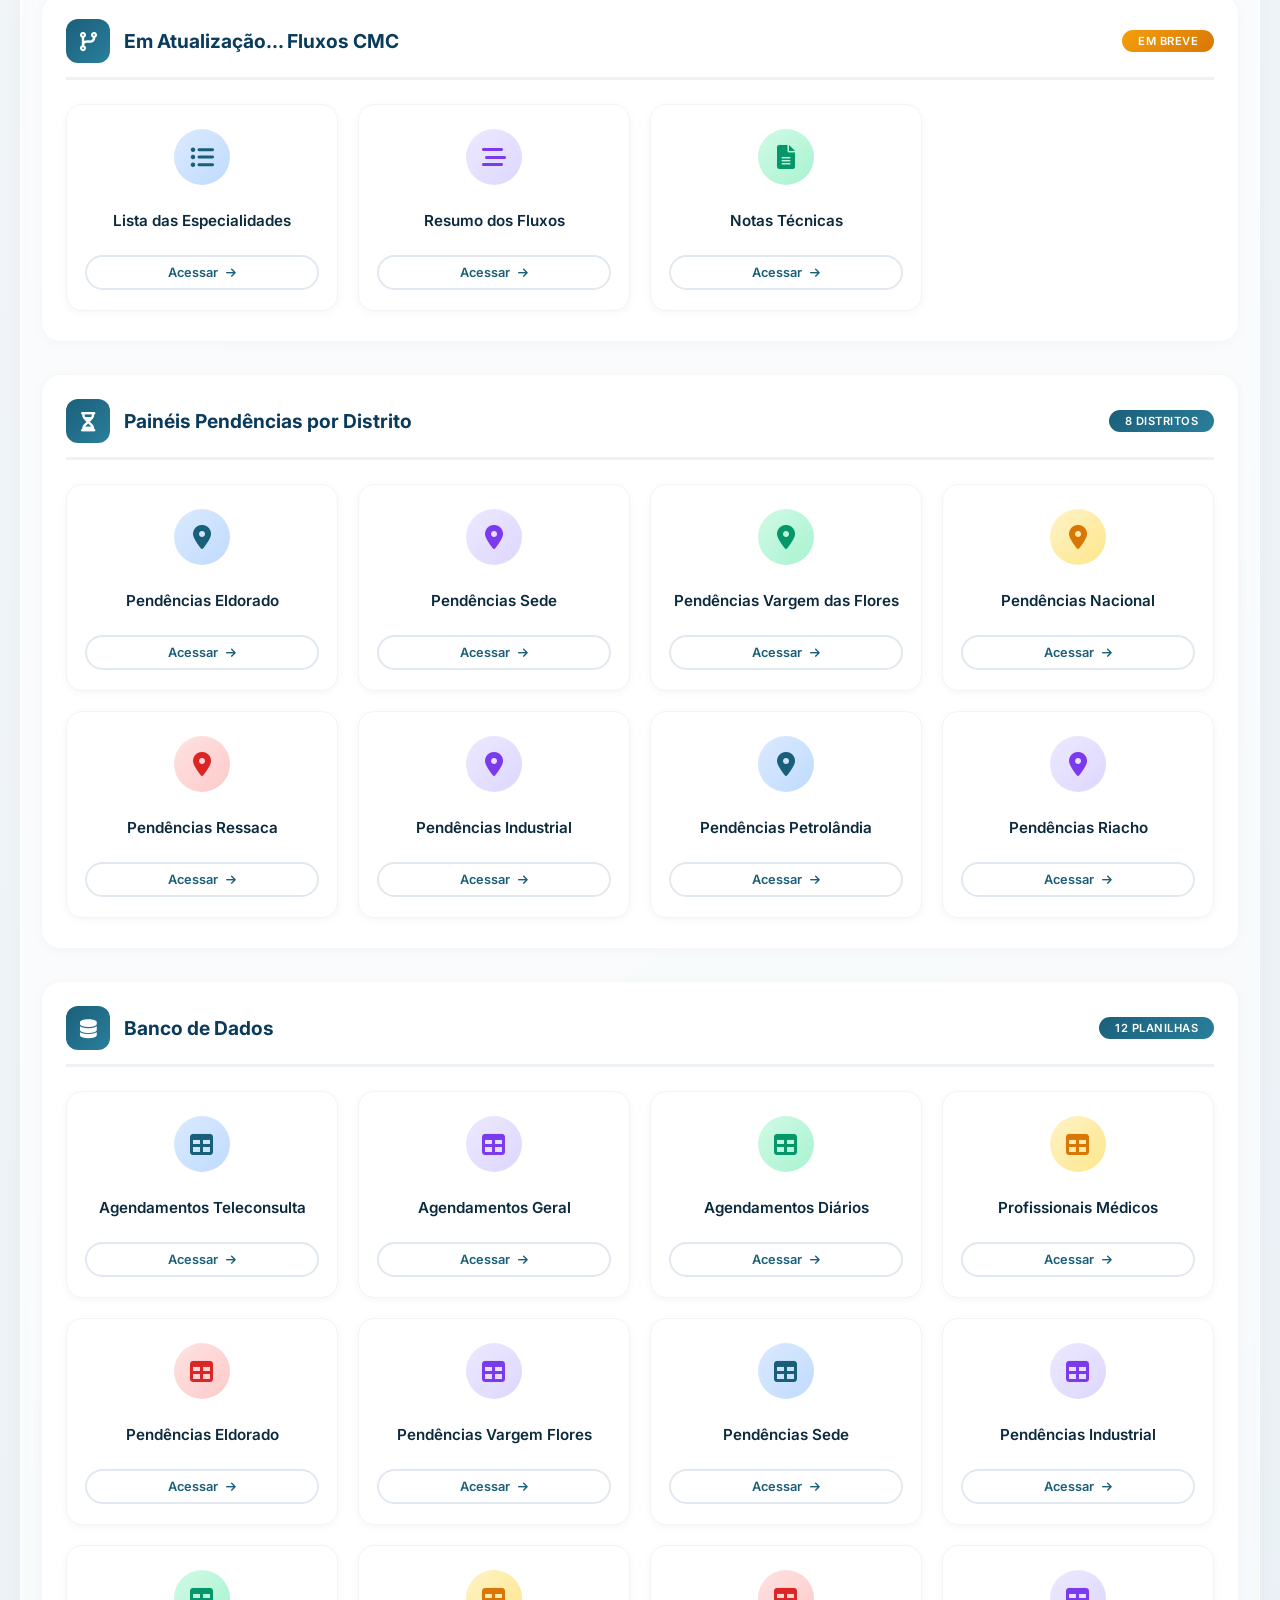
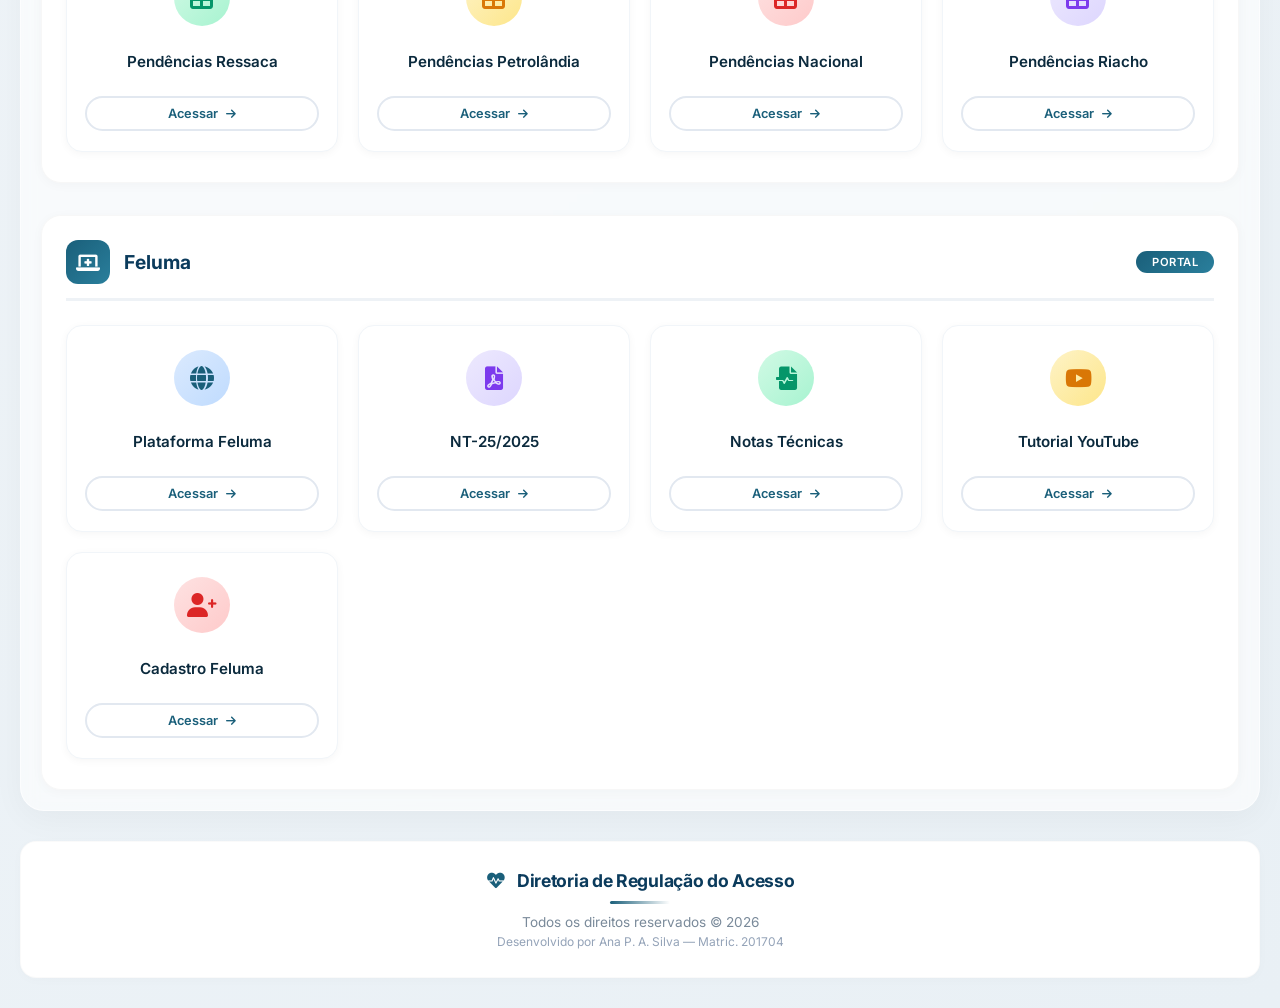
==== commit 6b50a35d: "Update index.html" ====
--- a/index.html
+++ b/index.html
@@ -23,7 +23,7 @@
                 <div class="header-right">
                     <div class="diretora"><i class="fas fa-user-circle"></i> Diretora: Paloma Morais</div>
                     <div class="creditos">
-                        <i class="fas fa-code"></i> Desenvolvido por Ana P. A. Silva — Matric. 201704
+                        <i class="fas fa-code"></i> Página Desenvolvida por Ana Paula Araújo da Silva — Matric. 201704
                     </div>
                 </div>
             </div>
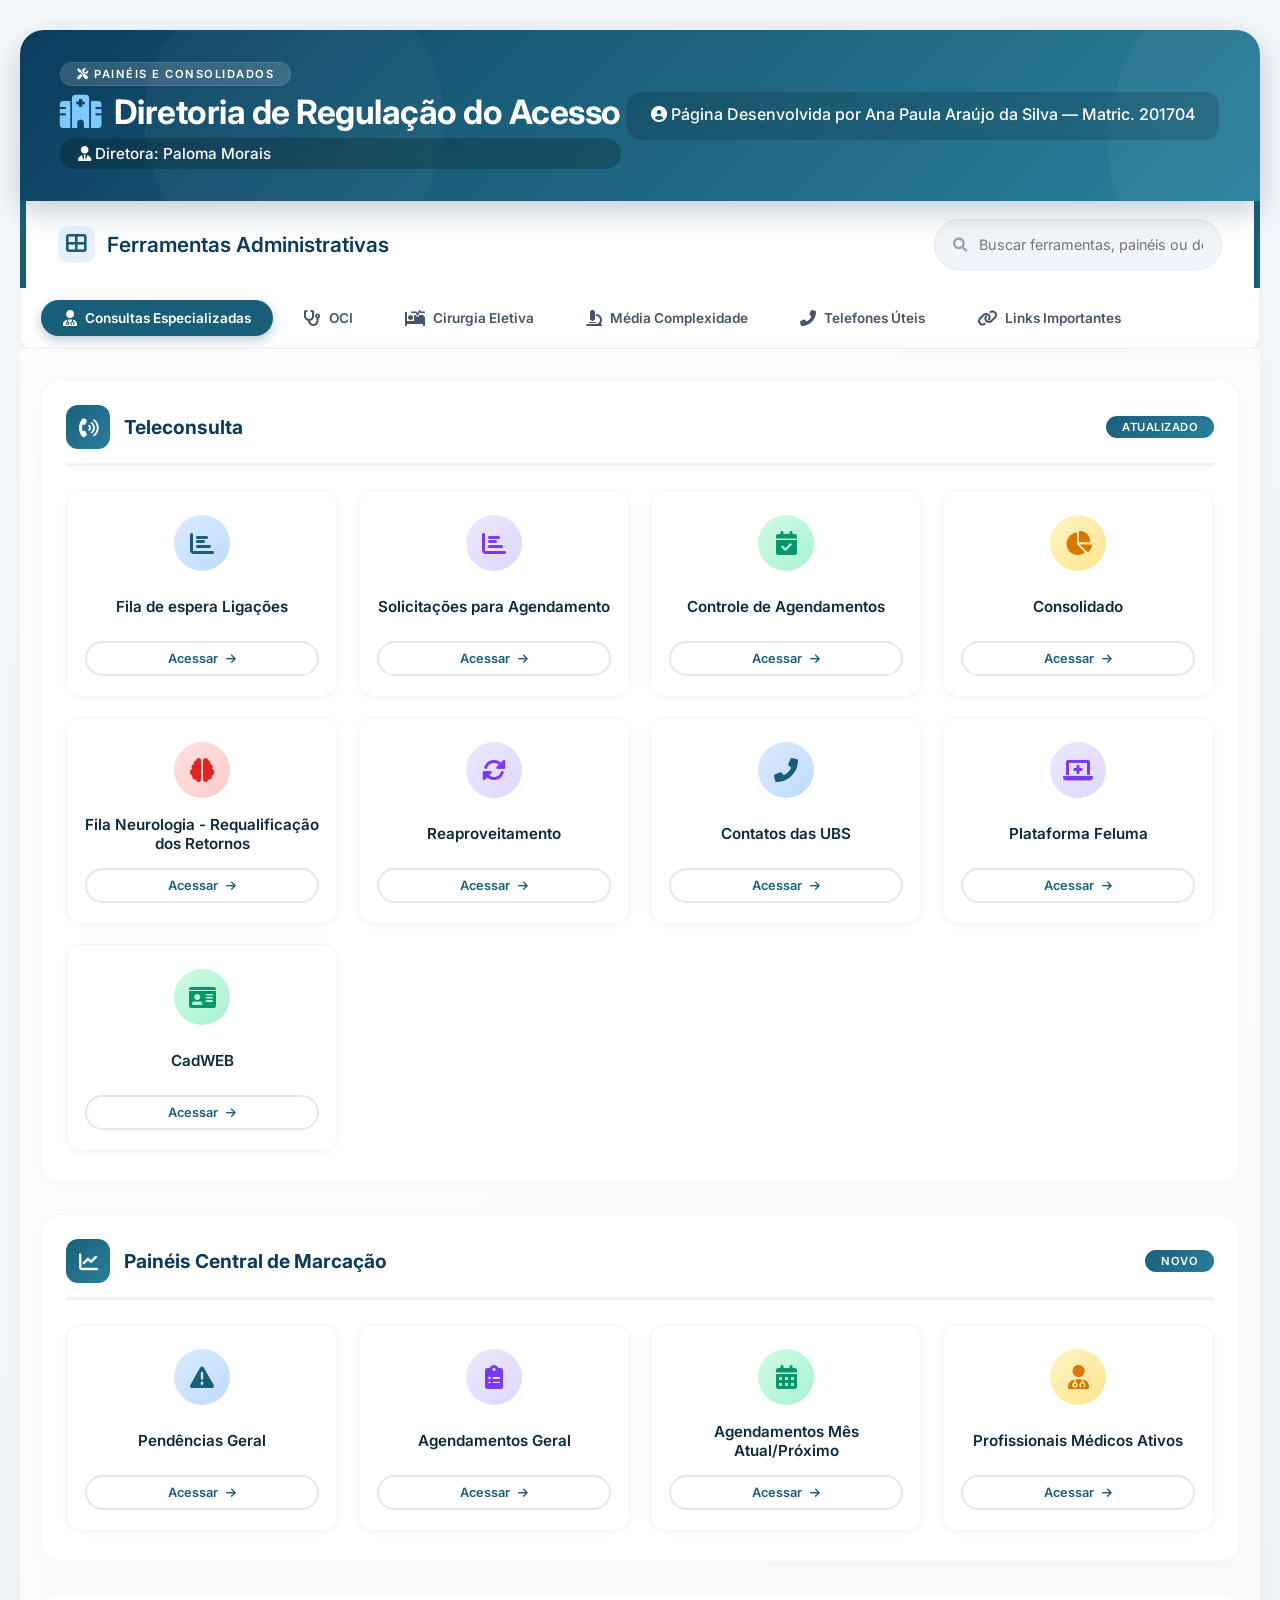
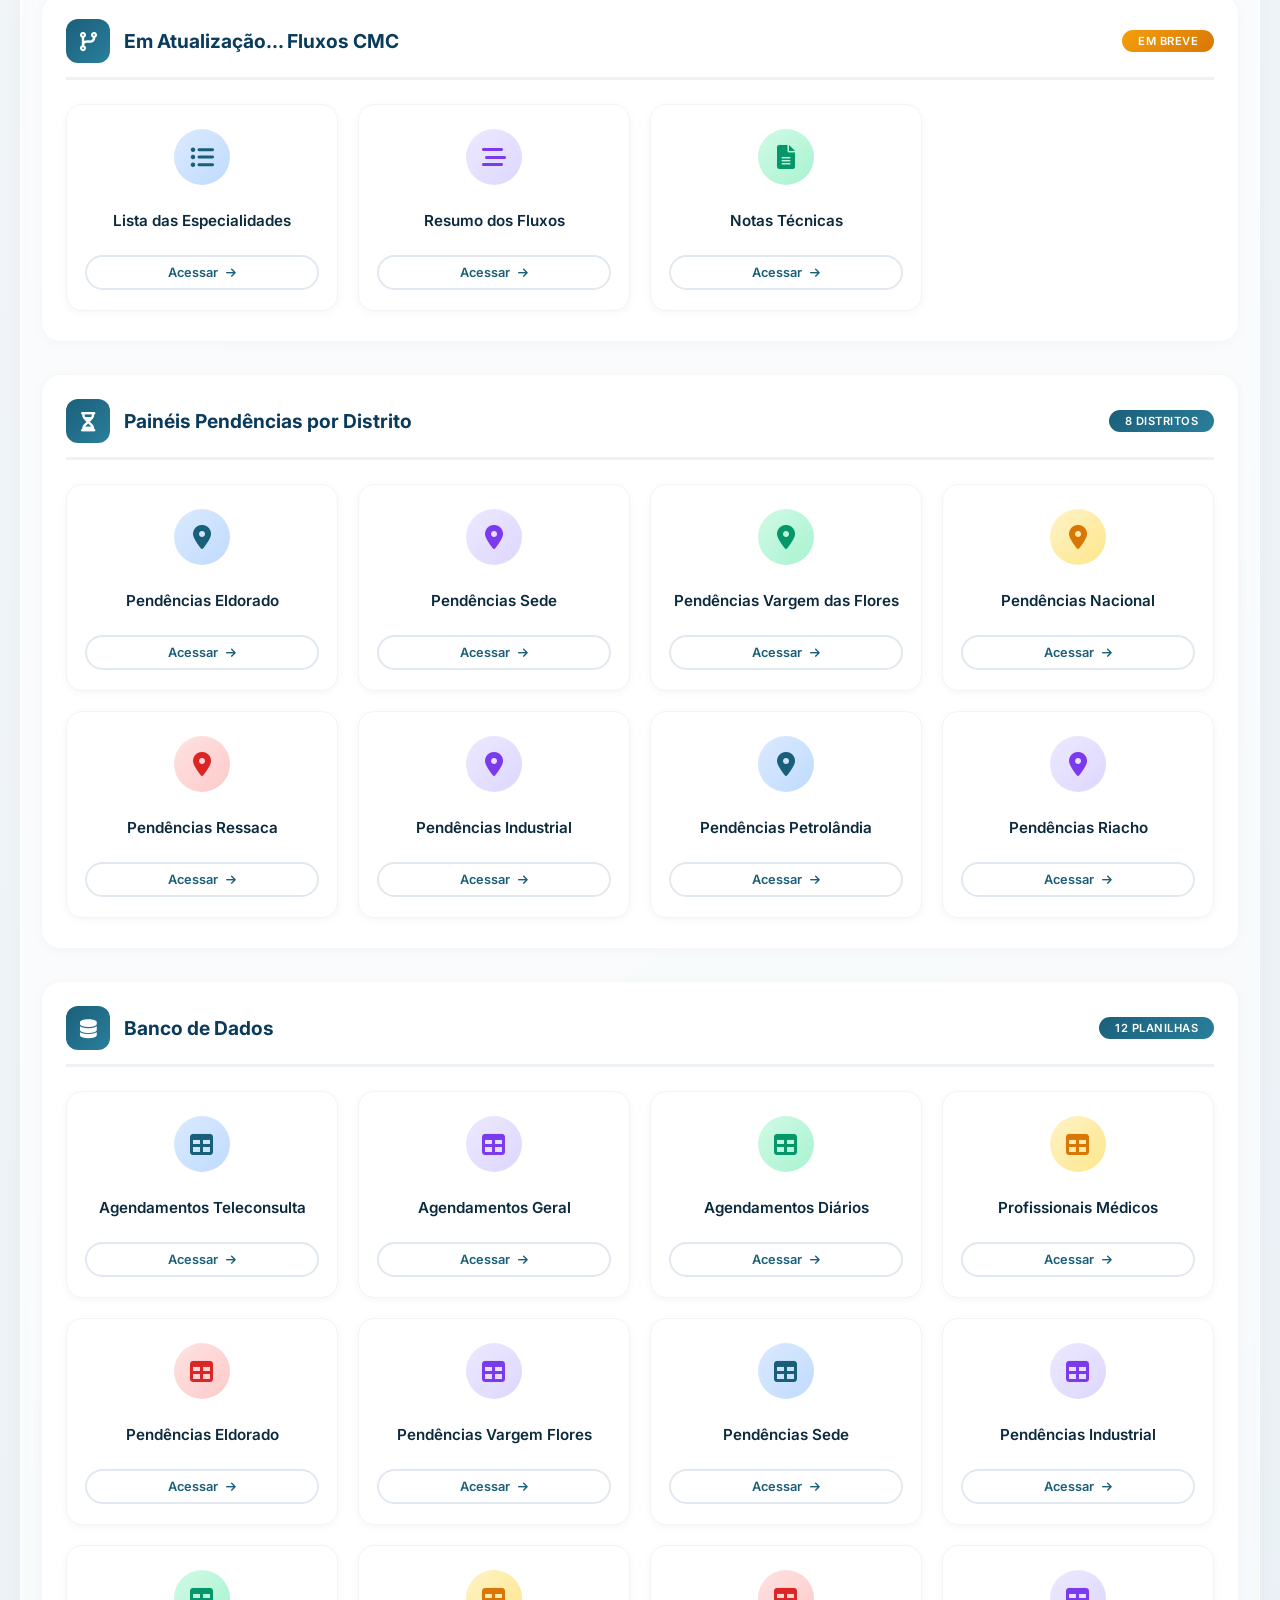
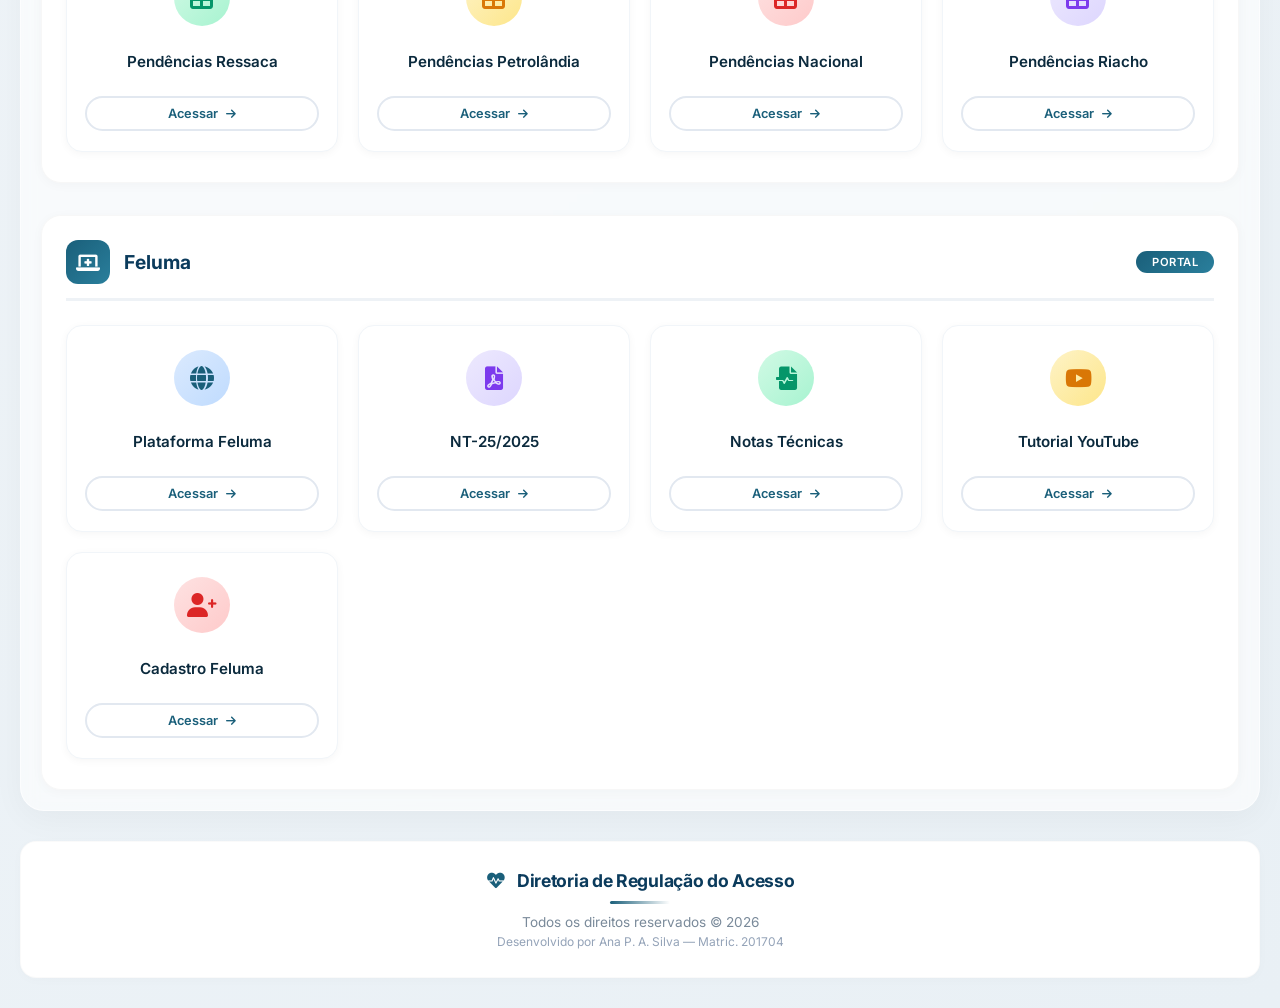
==== commit 6e00076b: "Update index.html" ====
--- a/index.html
+++ b/index.html
@@ -17,13 +17,12 @@
                     <span class="badge"><i class="fas fa-tools"></i> Painéis e Consolidados</span>
                     <h1><i class="fas fa-hospital"></i>Diretoria de Regulação do Acesso</h1>
                     <span class="diretoria">
-                        <i class="fas fa-user-tie"></i> Ferramentas Administrativas
+                        <i class="fas fa-user-tie"></i> Diretora: Paloma Morais
                     </span>
                 </div>
                 <div class="header-right">
-                    <div class="diretora"><i class="fas fa-user-circle"></i> Diretora: Paloma Morais</div>
+                    <div class="diretora"><i class="fas fa-user-circle"></i> Página Desenvolvida por Ana Paula Araújo da Silva — Matric. 201704</div>
                     <div class="creditos">
-                        <i class="fas fa-code"></i> Página Desenvolvida por Ana Paula Araújo da Silva — Matric. 201704
                     </div>
                 </div>
             </div>
@@ -33,7 +32,7 @@
         <div class="page-title-bar">
             <div class="title-main">
                 <i class="fas fa-th-large"></i>
-                Ferramentas para acesso rápido
+                Ferramentas Administrativas
             </div>
             <div class="search-wrapper">
                 <i class="fas fa-search"></i>
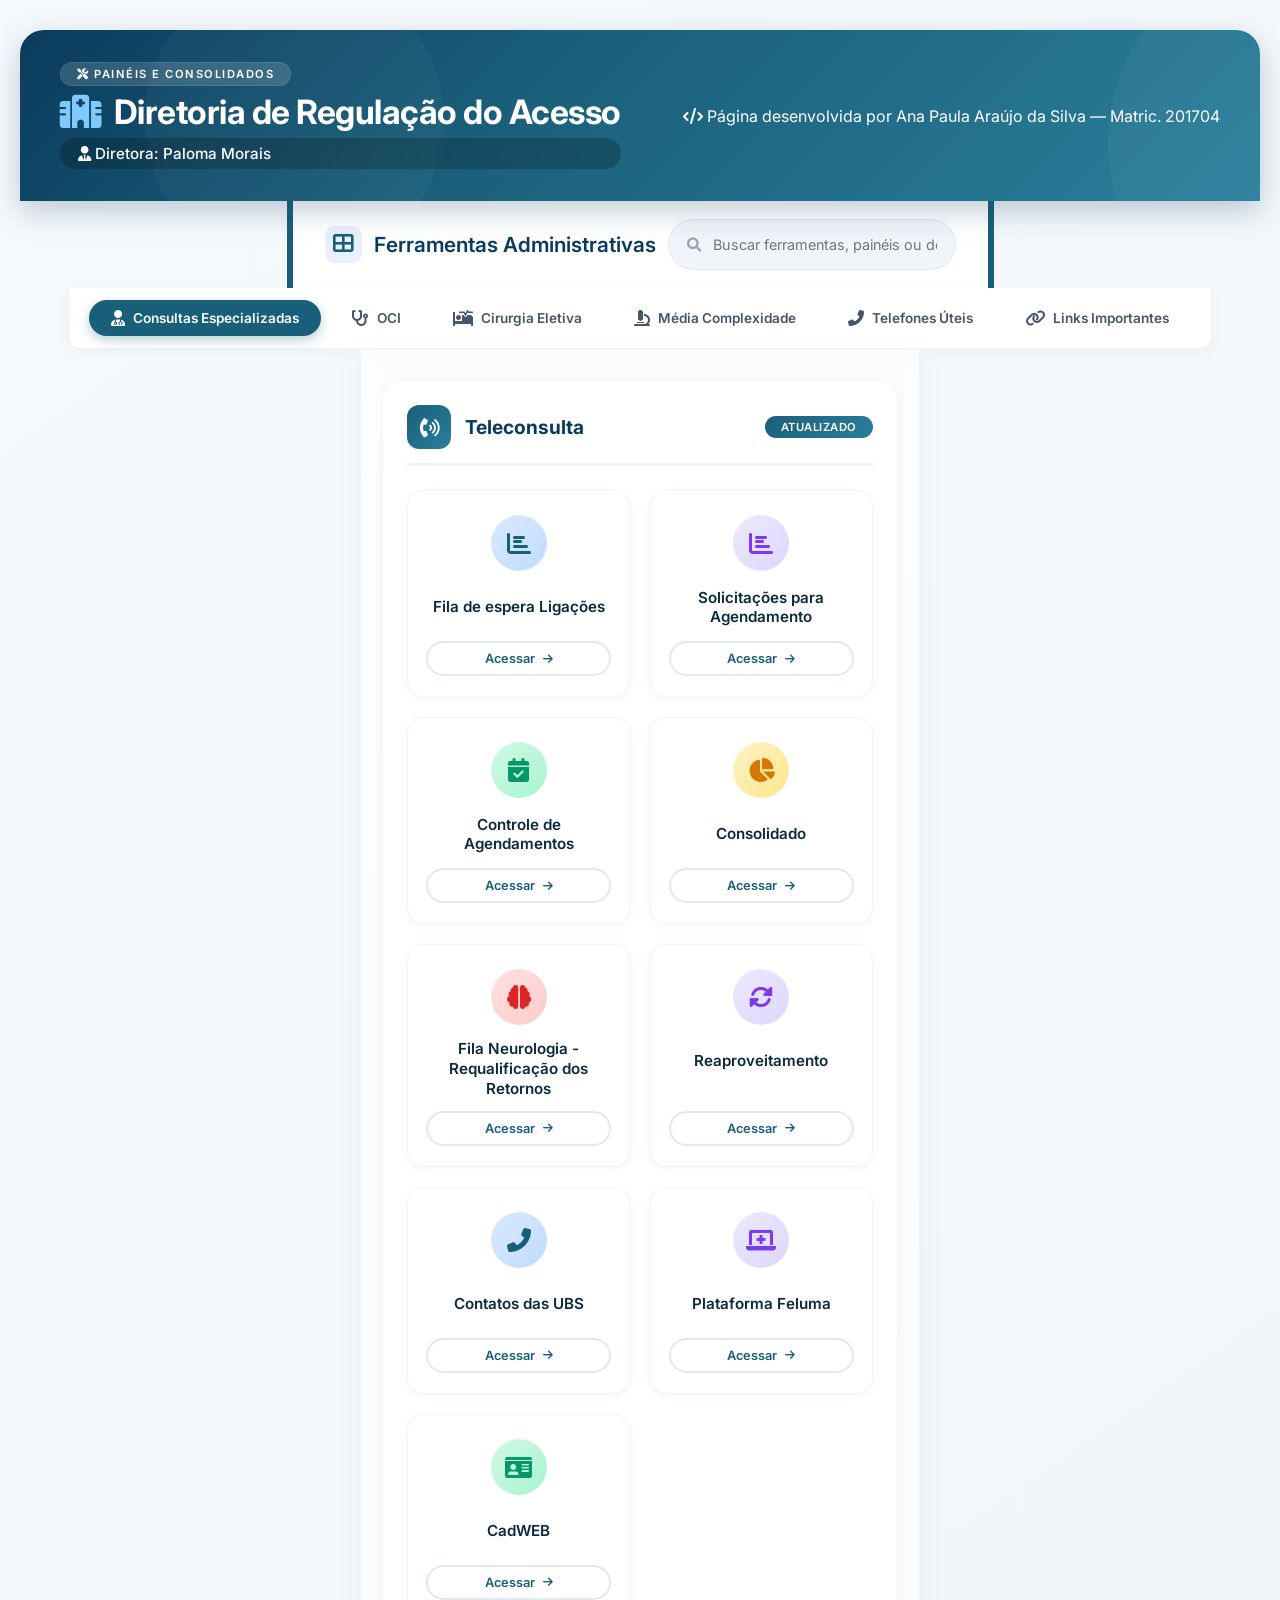
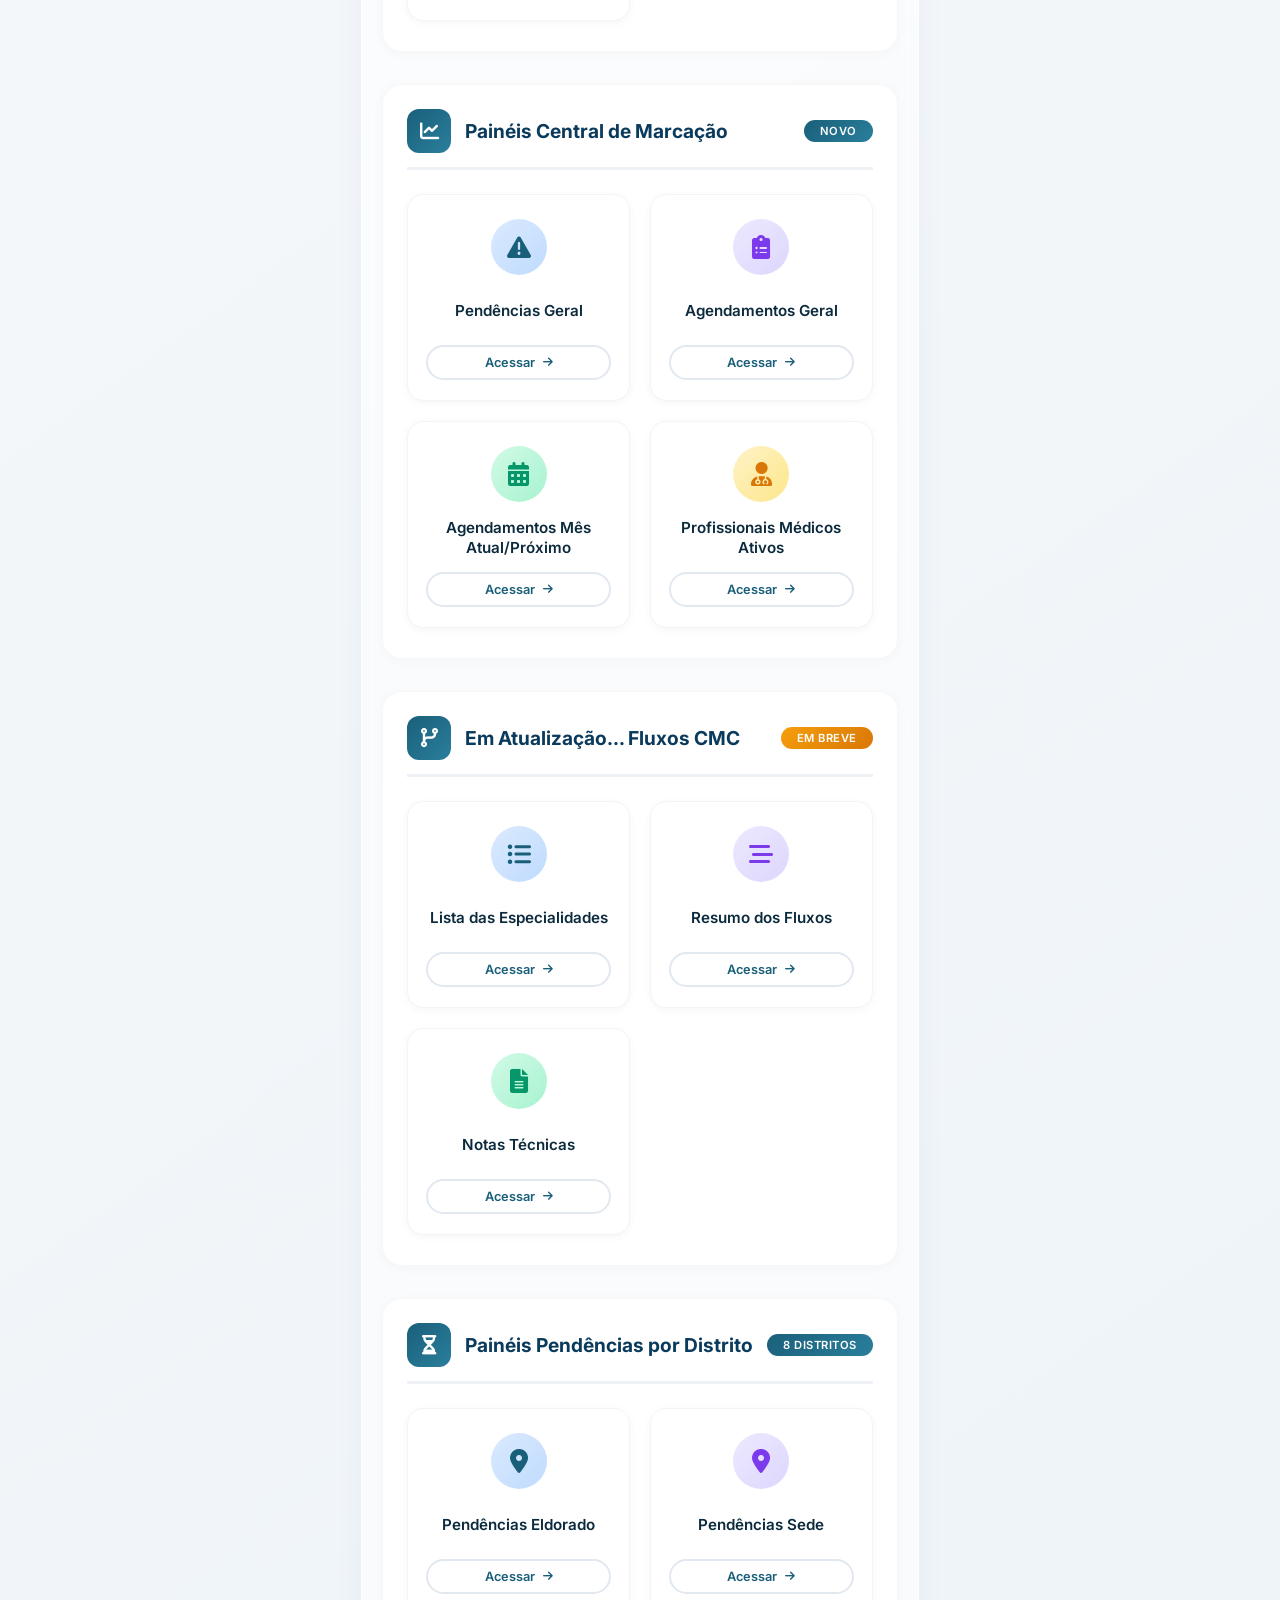
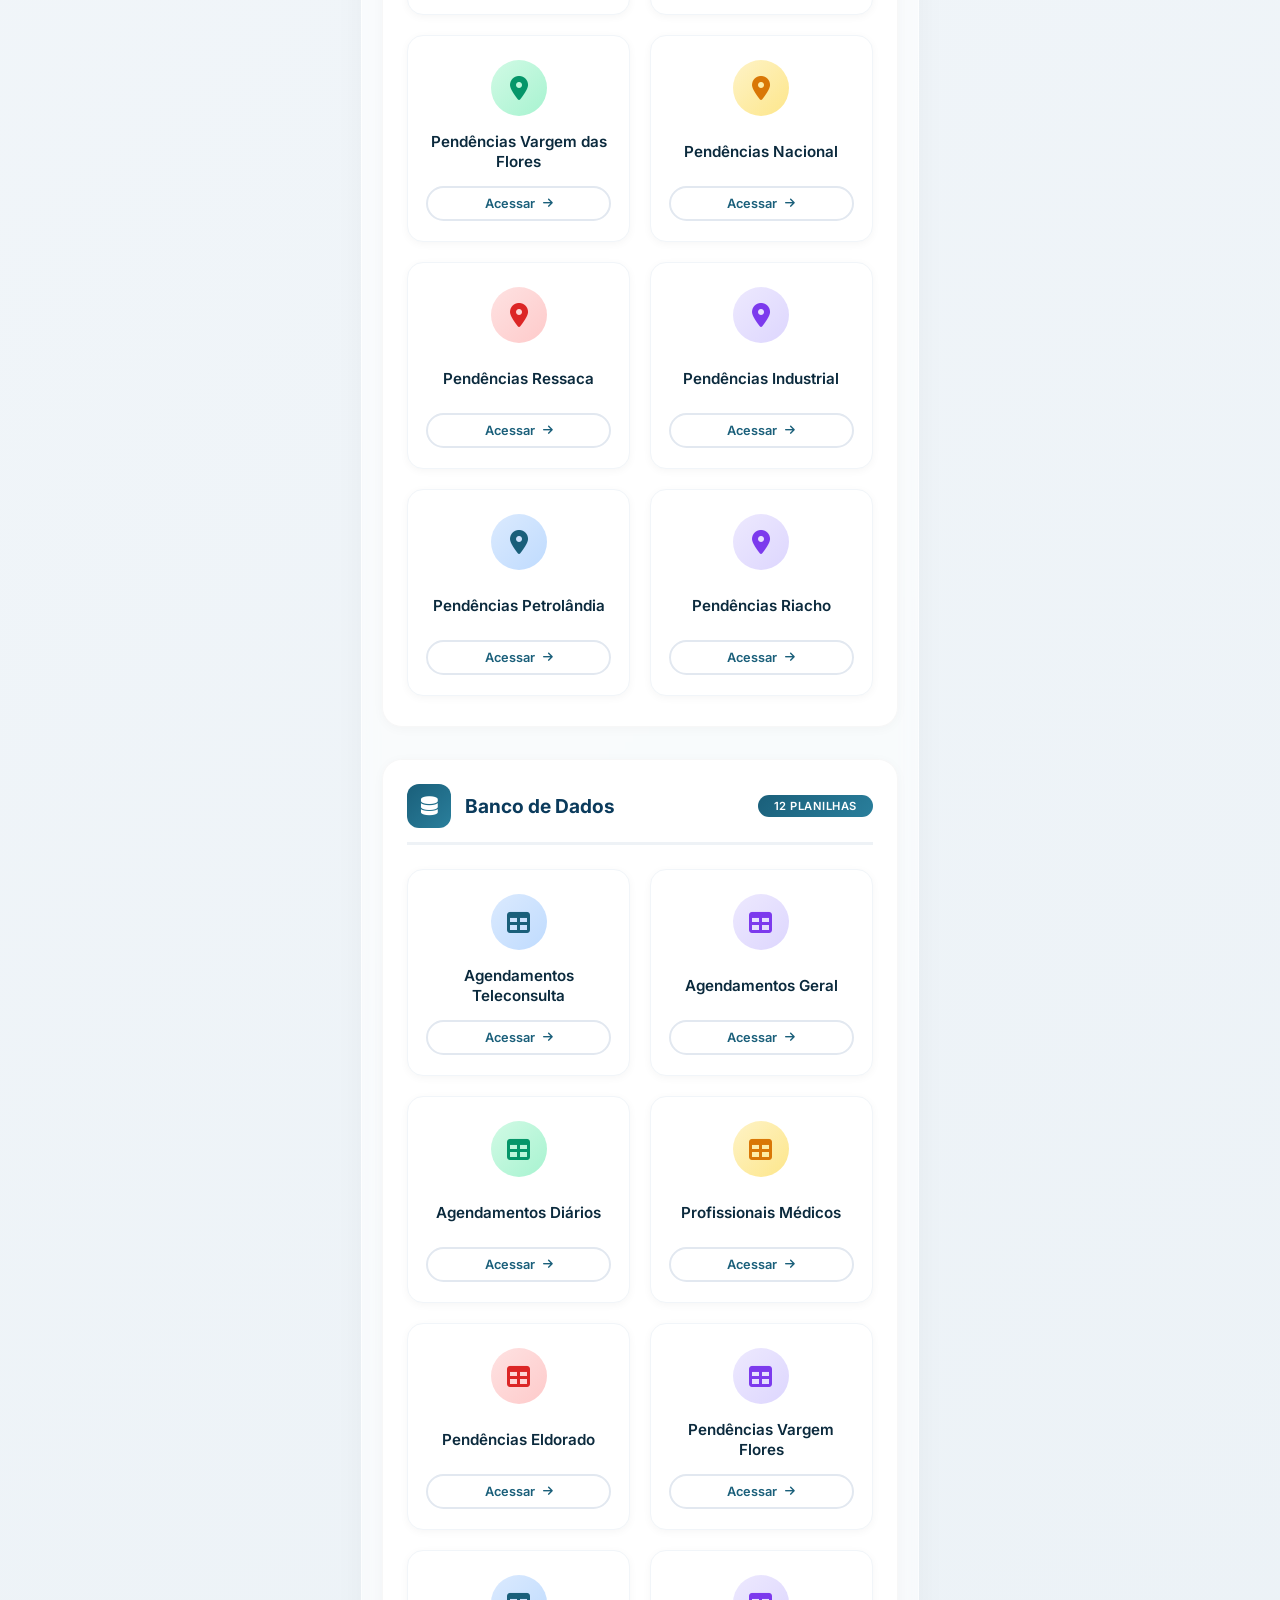
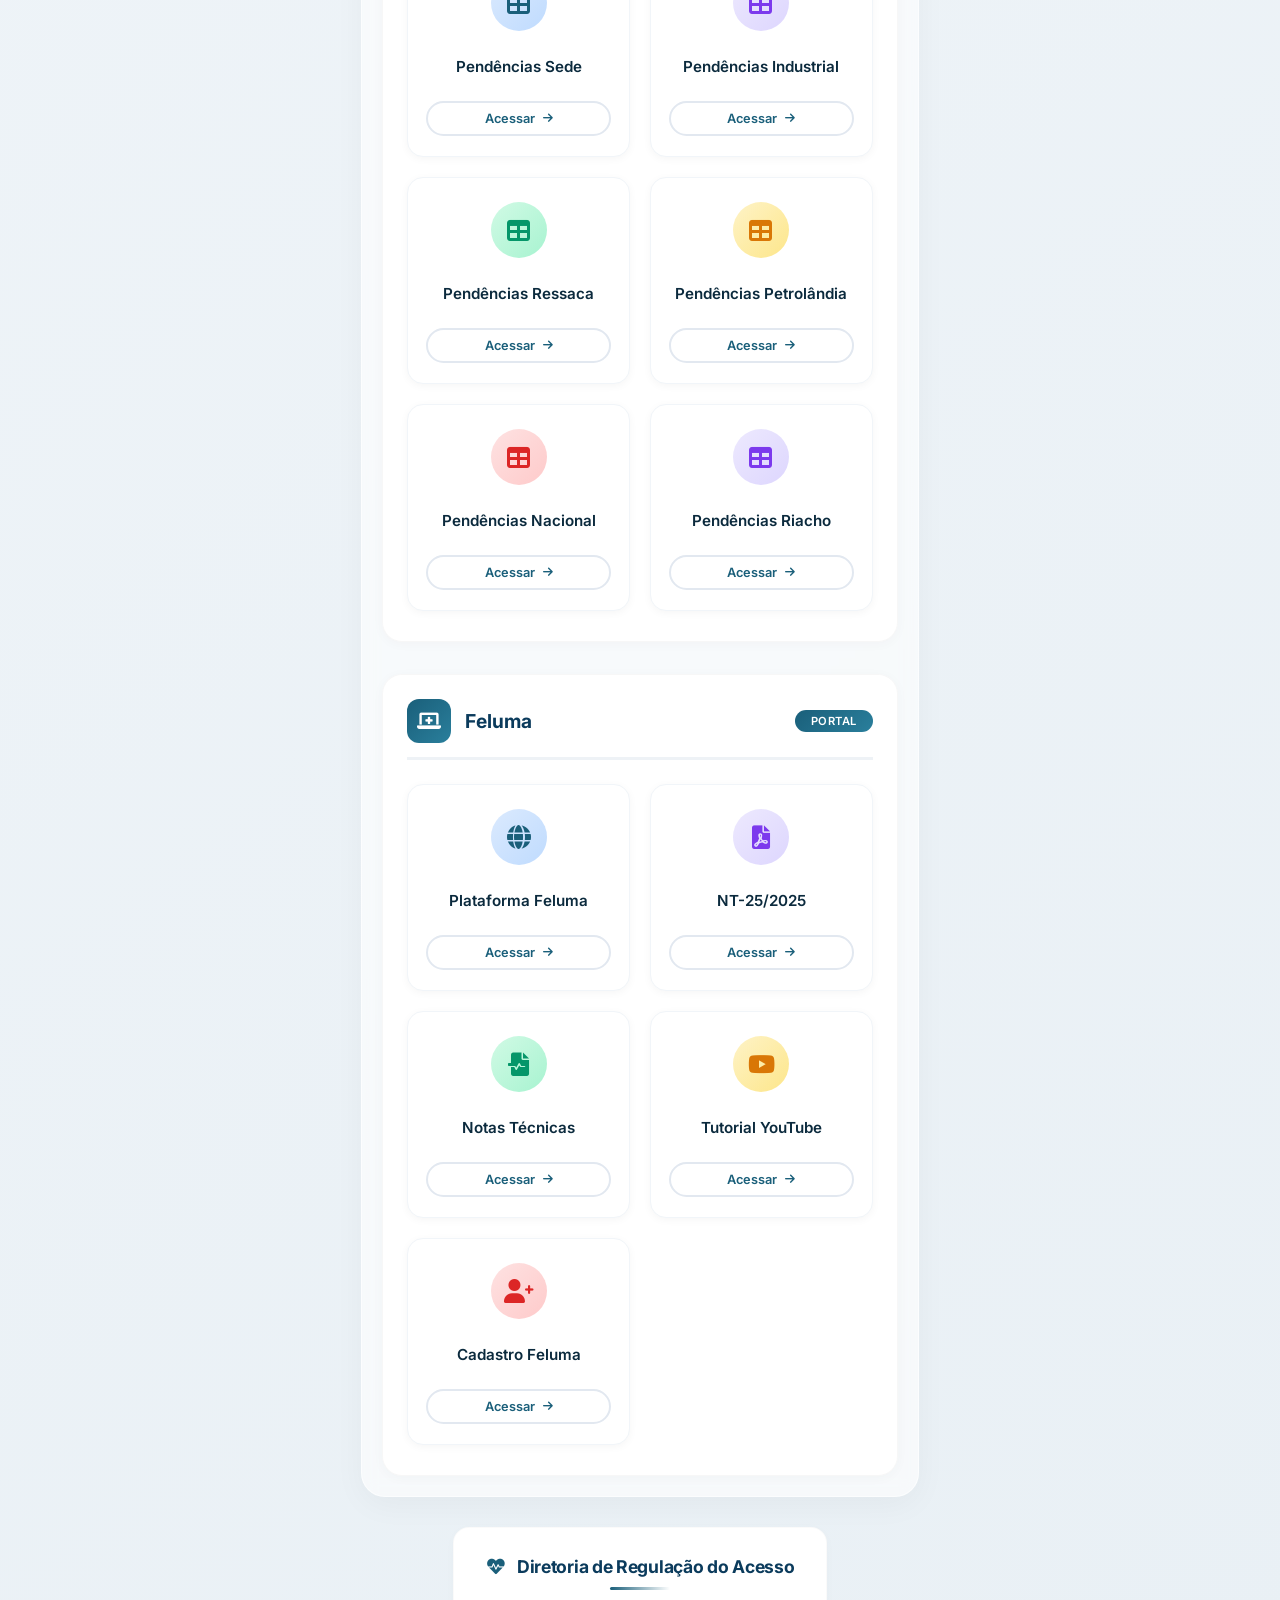
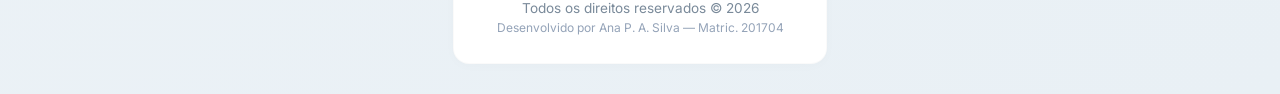
==== commit 3ea4e8b6: "Update index.html" ====
--- a/index.html
+++ b/index.html
@@ -20,9 +20,8 @@
                         <i class="fas fa-user-tie"></i> Diretora: Paloma Morais
                     </span>
                 </div>
-                <div class="header-right">
-                    <div class="diretora"><i class="fas fa-user-circle"></i> Página Desenvolvida por Ana Paula Araújo da Silva — Matric. 201704</div>
-                    <div class="creditos">
+                <div class="creditos">
+                        <i class="fas fa-code"></i> Página desenvolvida por Ana Paula Araújo da Silva — Matric. 201704
                     </div>
                 </div>
             </div>
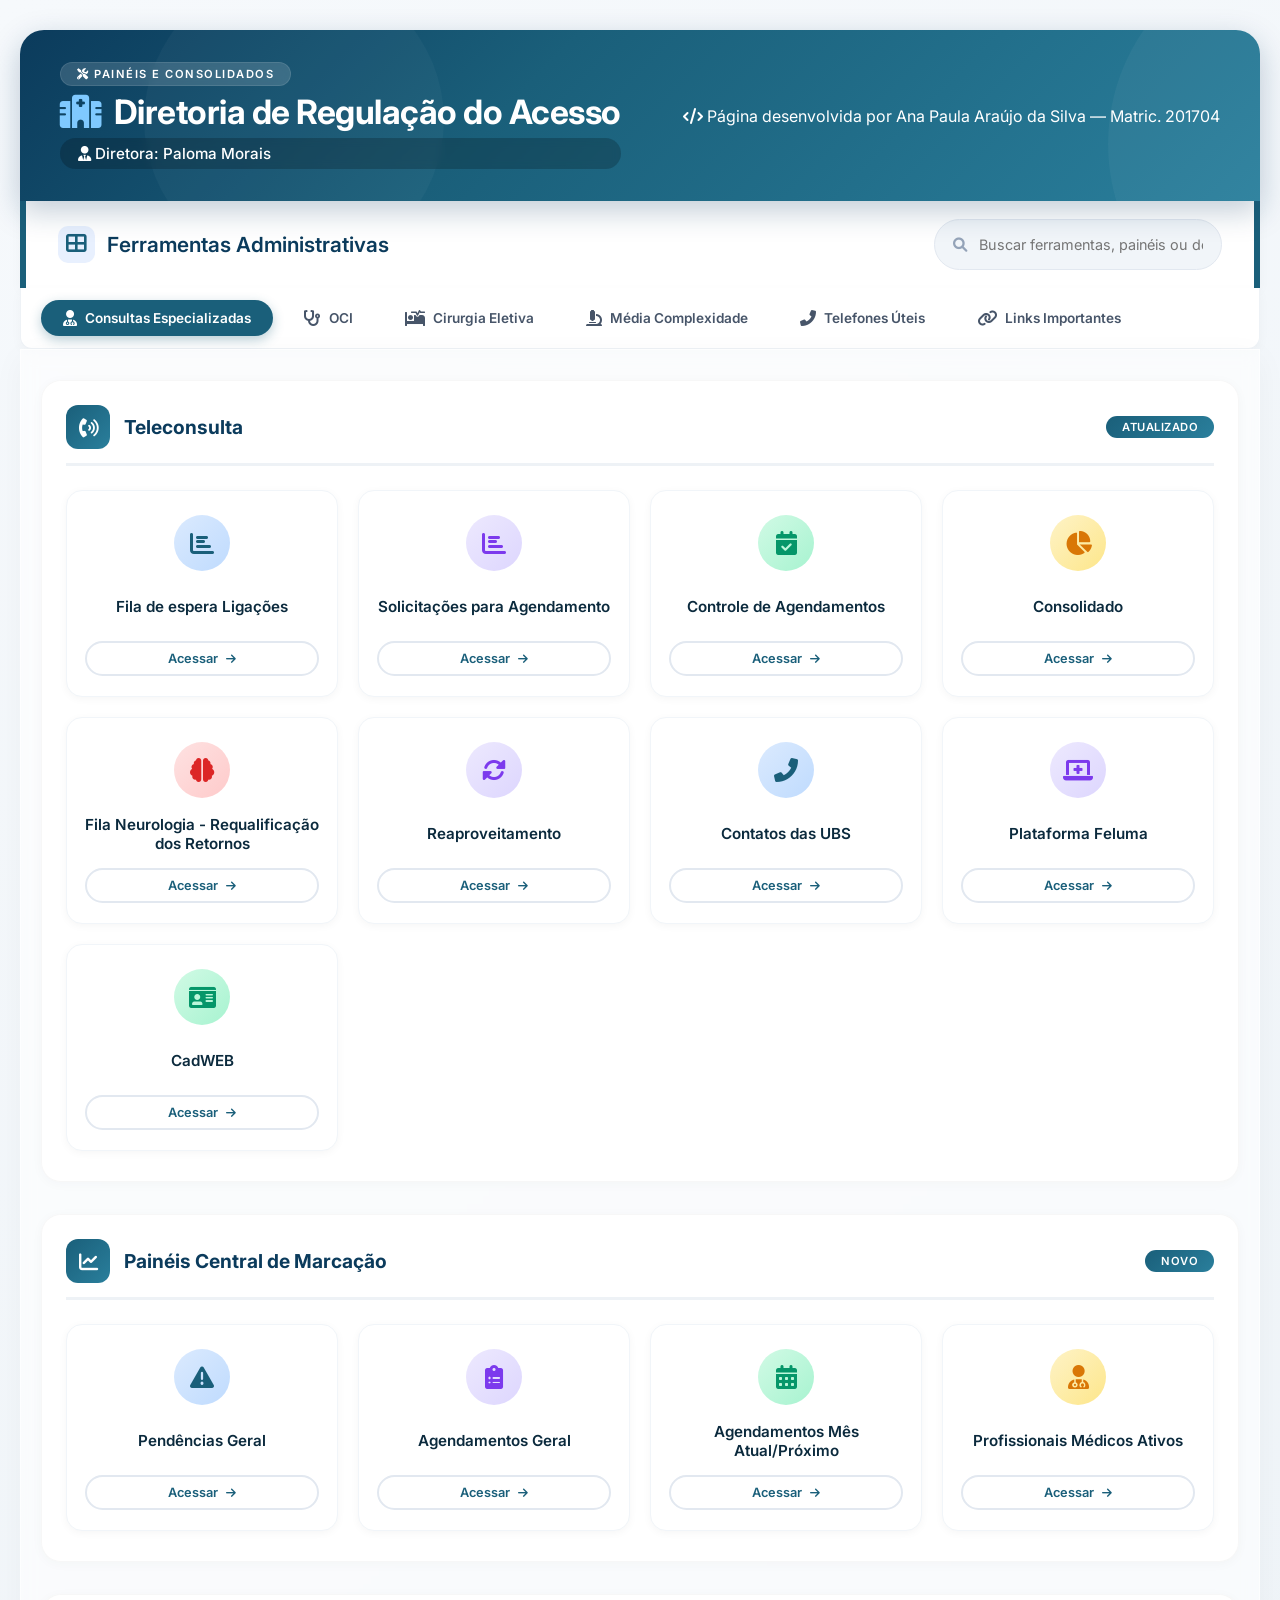
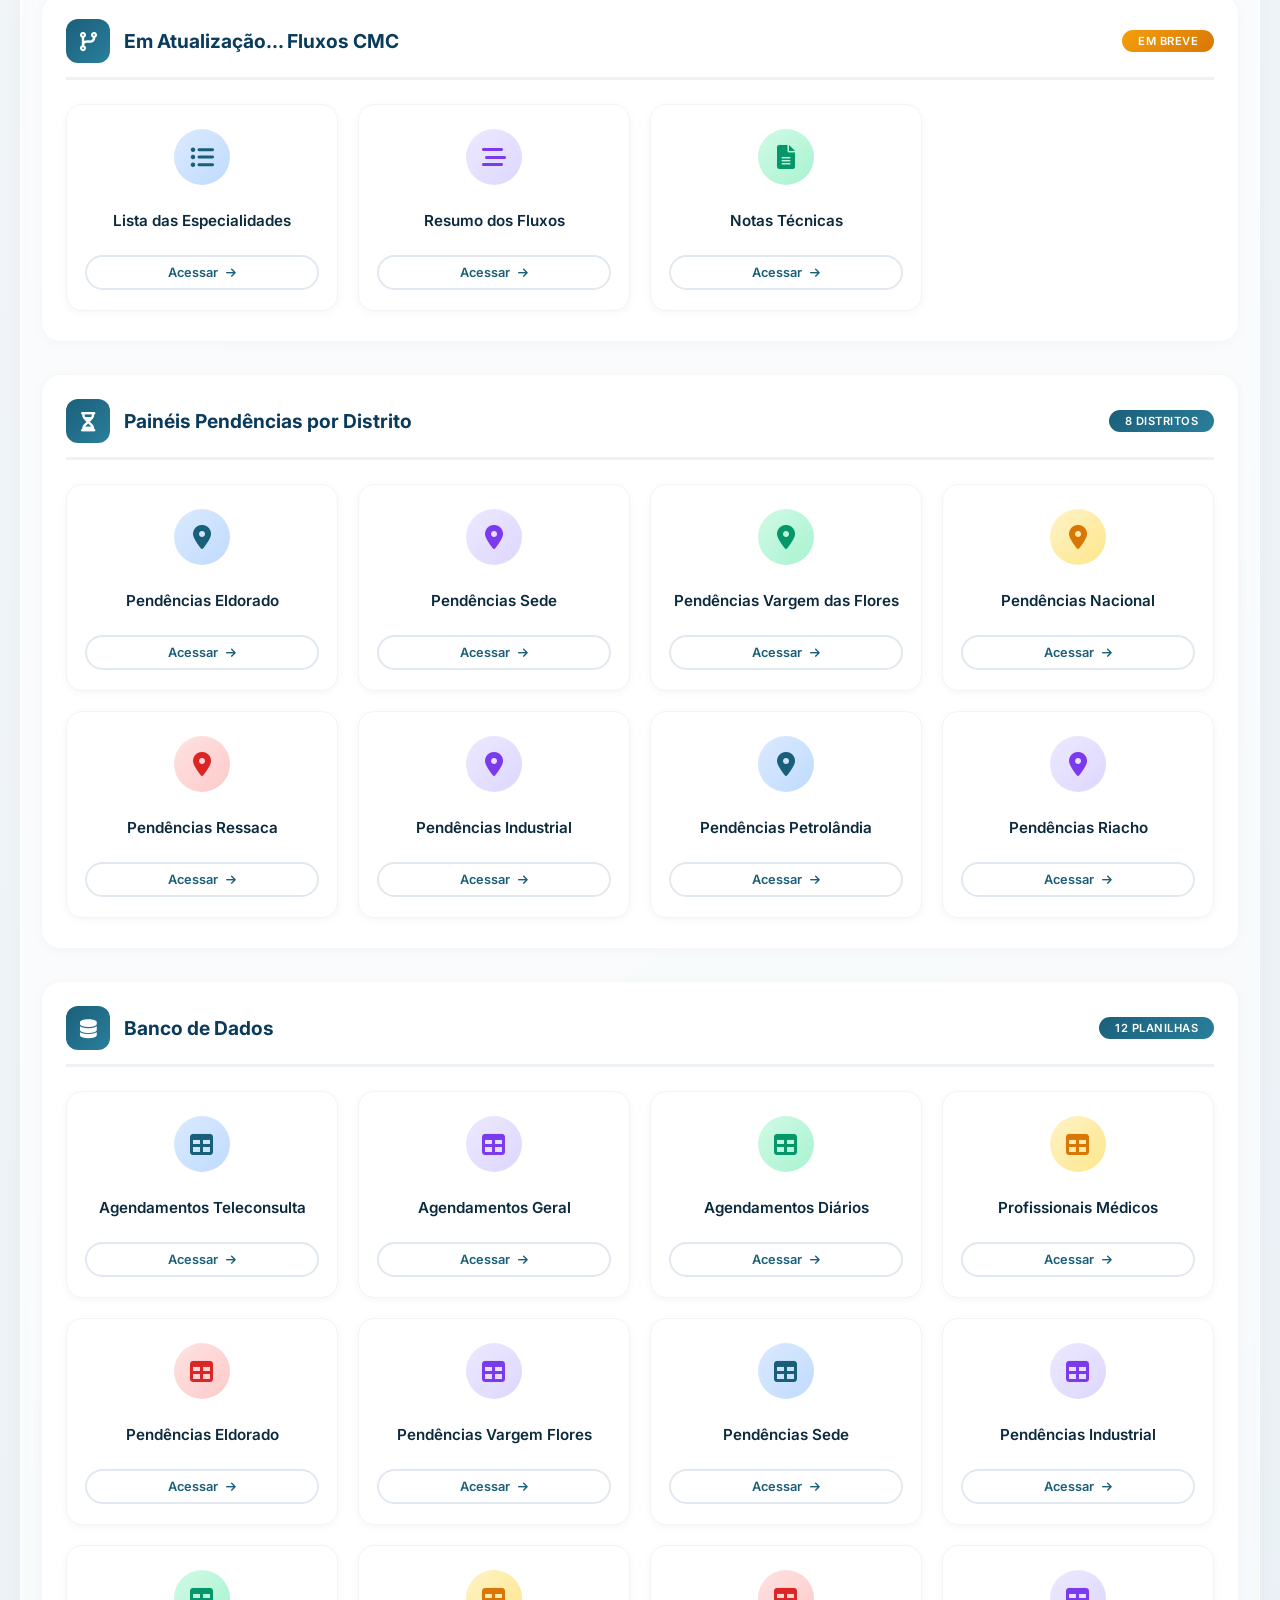
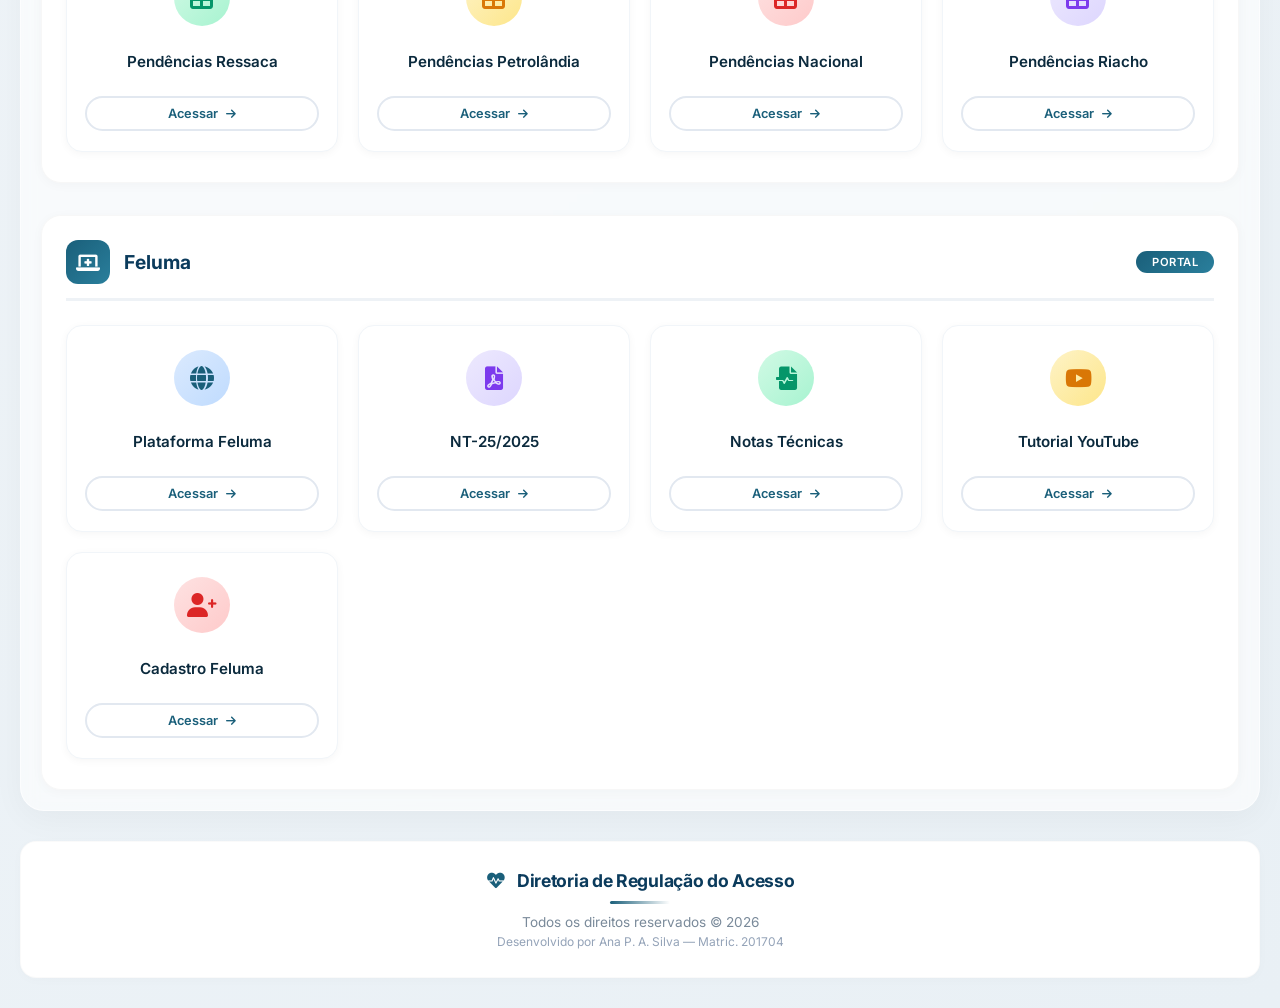
==== commit d30d3ea3: "Update index.html" ====
--- a/index.html
+++ b/index.html
@@ -6,8 +6,7 @@
     <title>Ferramentas Administrativas - Diretoria de Regulação do Acesso</title>
     <link href="https://fonts.googleapis.com/css2?family=Inter:wght@300;400;500;600;700&display=swap" rel="stylesheet" />
     <link rel="stylesheet" href="https://cdnjs.cloudflare.com/ajax/libs/font-awesome/6.0.0-beta3/css/all.min.css" />
-    <link rel="stylesheet" href="styles.css" />
-</head>
+    <link rel="stylesheet" href="styles.css" /></head>
 <body>
     <div class="container">
         <!-- ===== CABEÇALHO ===== -->
@@ -21,8 +20,7 @@
                     </span>
                 </div>
                 <div class="creditos">
-                        <i class="fas fa-code"></i> Página desenvolvida por Ana Paula Araújo da Silva — Matric. 201704
-                    </div>
+                    <i class="fas fa-code"></i> Página desenvolvida por Ana Paula Araújo da Silva — Matric. 201704
                 </div>
             </div>
         </header>
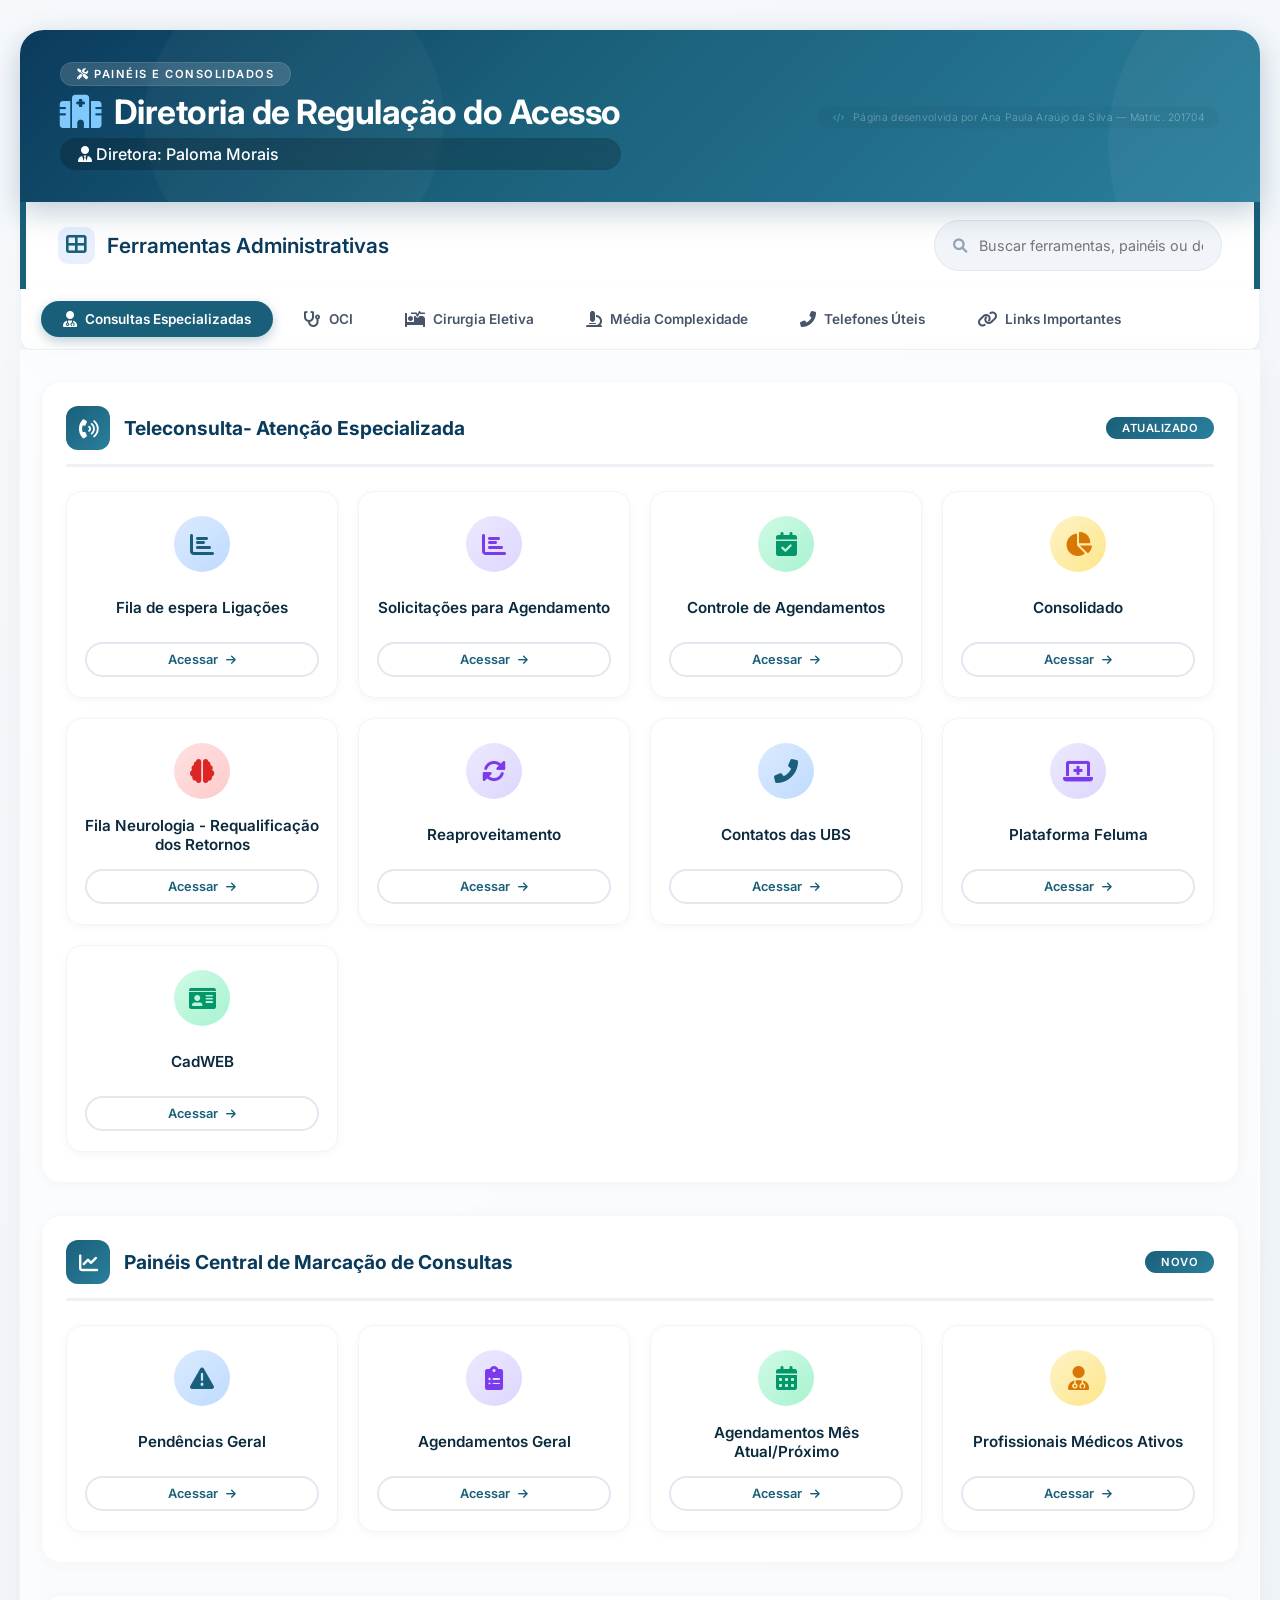
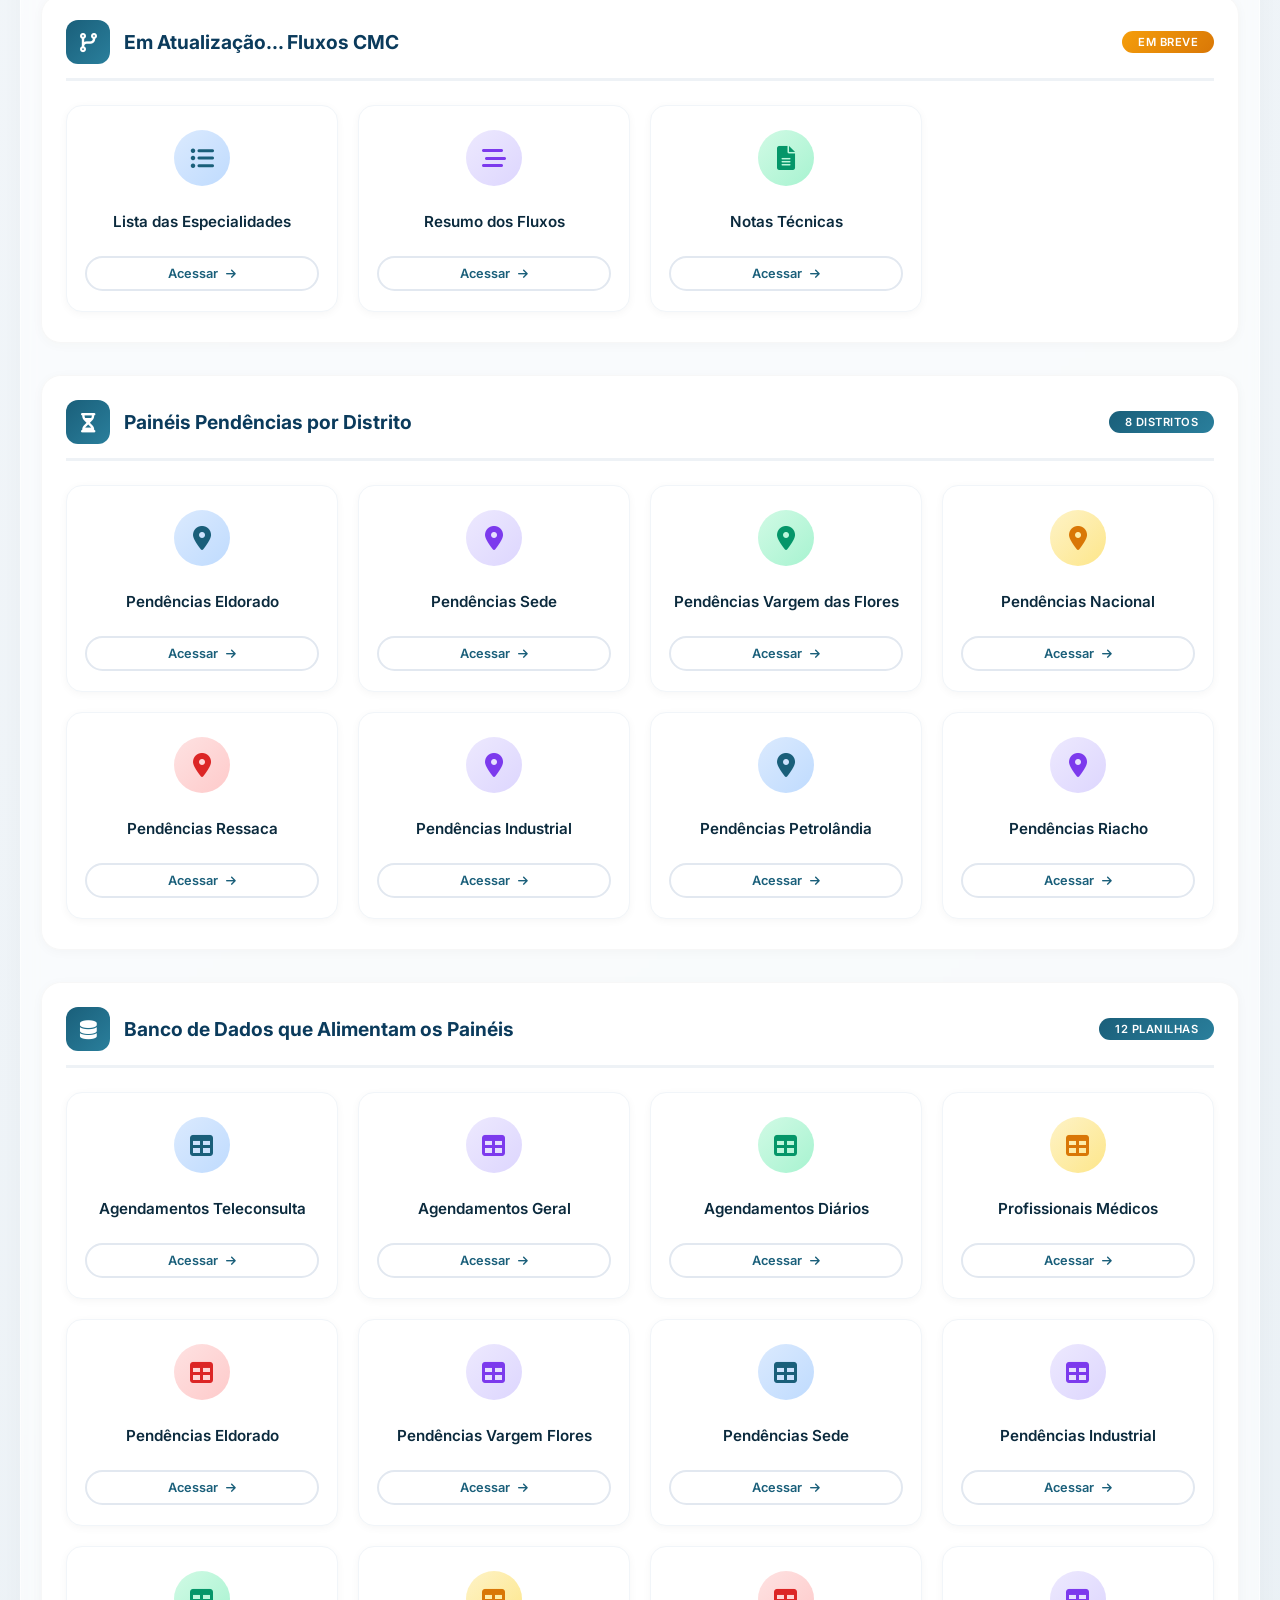
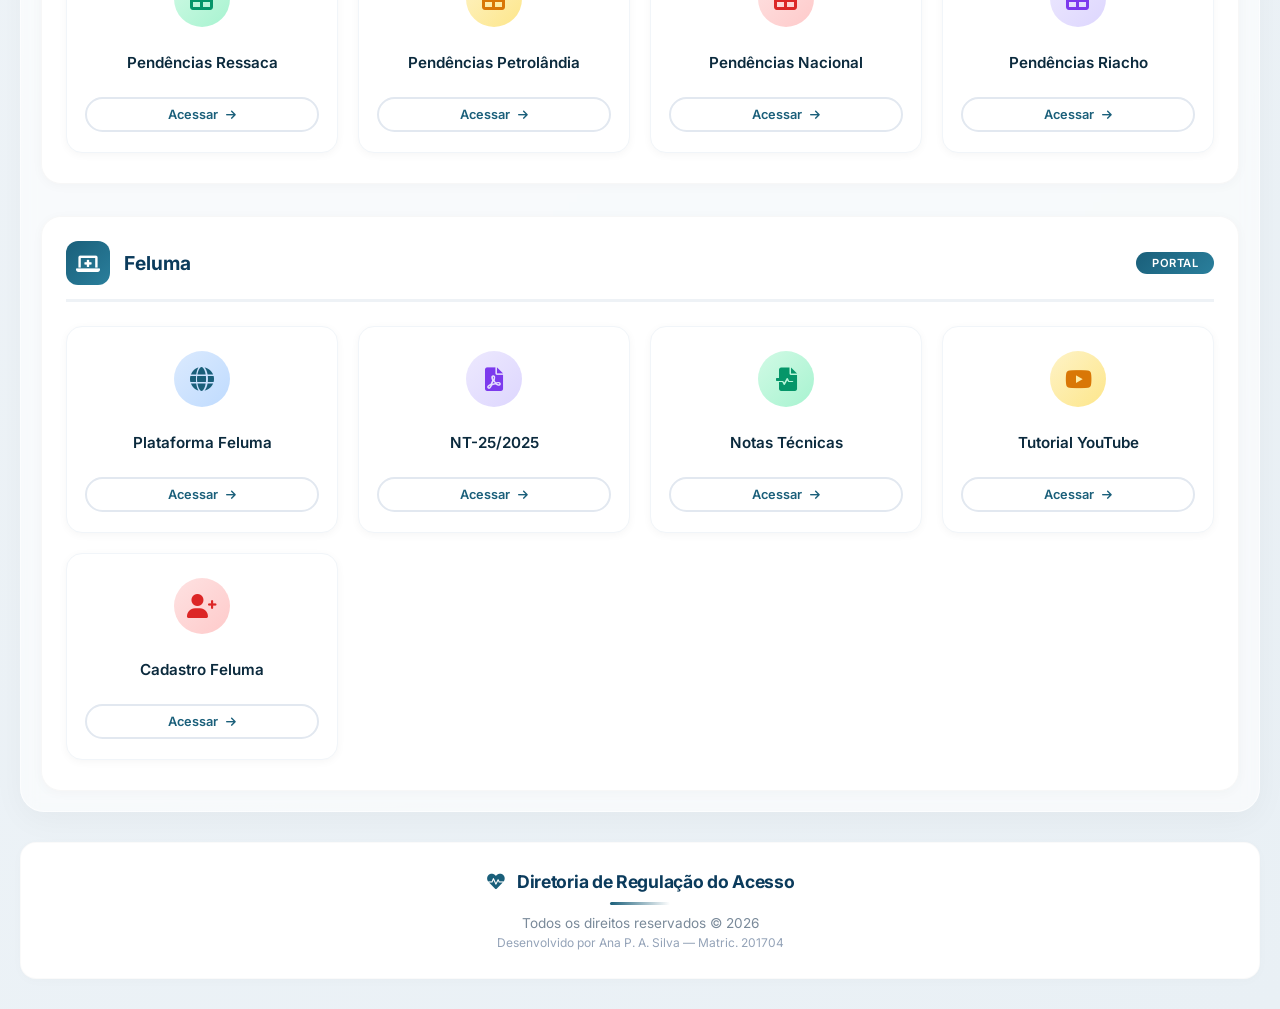
==== commit babc87aa: "Update index.html" ====
--- a/index.html
+++ b/index.html
@@ -68,7 +68,7 @@
                 <section class="category-section">
                     <h2 class="category-title">
                         <span class="title-icon"><i class="fas fa-phone-volume"></i></span>
-                        <span class="title-text">Teleconsulta</span>
+                        <span class="title-text">Teleconsulta- Atenção Especializada</span>
                         <span class="title-badge">Atualizado</span>
                     </h2>
                     <div class="card-grid">
@@ -124,7 +124,7 @@
                 <section class="category-section">
                     <h2 class="category-title">
                         <span class="title-icon"><i class="fas fa-chart-line"></i></span>
-                        <span class="title-text">Painéis Central de Marcação</span>
+                        <span class="title-text">Painéis Central de Marcação de Consultas</span>
                         <span class="title-badge">Novo</span>
                     </h2>
                     <div class="card-grid">
@@ -232,7 +232,7 @@
                 <section class="category-section">
                     <h2 class="category-title">
                         <span class="title-icon"><i class="fas fa-database"></i></span>
-                        <span class="title-text">Banco de Dados</span>
+                        <span class="title-text">Banco de Dados que Alimentam os Painéis</span>
                         <span class="title-badge">12 planilhas</span>
                     </h2>
                     <div class="card-grid">
--- a/styles.css
+++ b/styles.css
@@ -95,15 +95,8 @@
     margin-right: 12px;
 }
 
-.header .subtitle {
+.header .diretoria {
     font-size: 1rem;
-    opacity: 0.85;
-    font-weight: 400;
-    margin-top: 4px;
-}
-
-.header .diretoria {
-    font-size: 0.95rem;
     font-weight: 500;
     background: rgba(0, 0, 0, 0.2);
     padding: 6px 18px;
@@ -112,25 +105,31 @@
     backdrop-filter: blur(4px);
 }
 
-.header-right {
+/* ===== CRÉDITOS DA DESENVOLVEDORA - MAIS SUTIL ===== */
+.header .creditos {
+    font-size: 0.65rem;
+    opacity: 0.35;
+    font-weight: 300;
+    letter-spacing: 0.3px;
+    background: rgba(0, 0, 0, 0.08);
+    padding: 4px 14px;
+    border-radius: 20px;
+    display: inline-block;
+    backdrop-filter: blur(2px);
+    border: 1px solid rgba(255, 255, 255, 0.04);
+    transition: opacity 0.3s ease;
     text-align: right;
-    background: rgba(0, 0, 0, 0.15);
-    padding: 12px 24px;
-    border-radius: 16px;
-    backdrop-filter: blur(4px);
-    border: 1px solid rgba(255, 255, 255, 0.08);
-}
-
-.header-right .diretora {
-    font-size: 1rem;
-    font-weight: 500;
-}
-
-.header-right .creditos {
-    font-size: 0.8rem;
+    margin-top: 2px;
+}
+
+.header .creditos:hover {
     opacity: 0.7;
-    margin-top: 4px;
-    font-weight: 300;
+}
+
+.header .creditos i {
+    color: #7fc9ff;
+    margin-right: 6px;
+    font-size: 0.55rem;
 }
 
 /* ===== BARRA DE TÍTULO E PESQUISA ===== */
@@ -614,14 +613,16 @@
         gap: 16px;
     }
 
-    .header-right {
+    .header h1 {
+        font-size: 1.5rem;
+    }
+
+    .header .creditos {
+        font-size: 0.55rem;
+        padding: 3px 12px;
         text-align: left;
         width: 100%;
-        padding: 12px 16px;
-    }
-
-    .header h1 {
-        font-size: 1.5rem;
+        opacity: 0.3;
     }
 
     .page-title-bar {
@@ -719,17 +720,4 @@
         font-size: 0.8rem;
         padding: 4px 14px;
     }
-
-    .header-right .diretora {
-        font-size: 0.85rem;
-    }
-
-    .header-right .creditos {
-        font-size: 0.7rem;
-    }
-
-    .category-title .title-badge {
-        font-size: 0.55rem;
-        padding: 2px 10px;
-    }
-}
+}
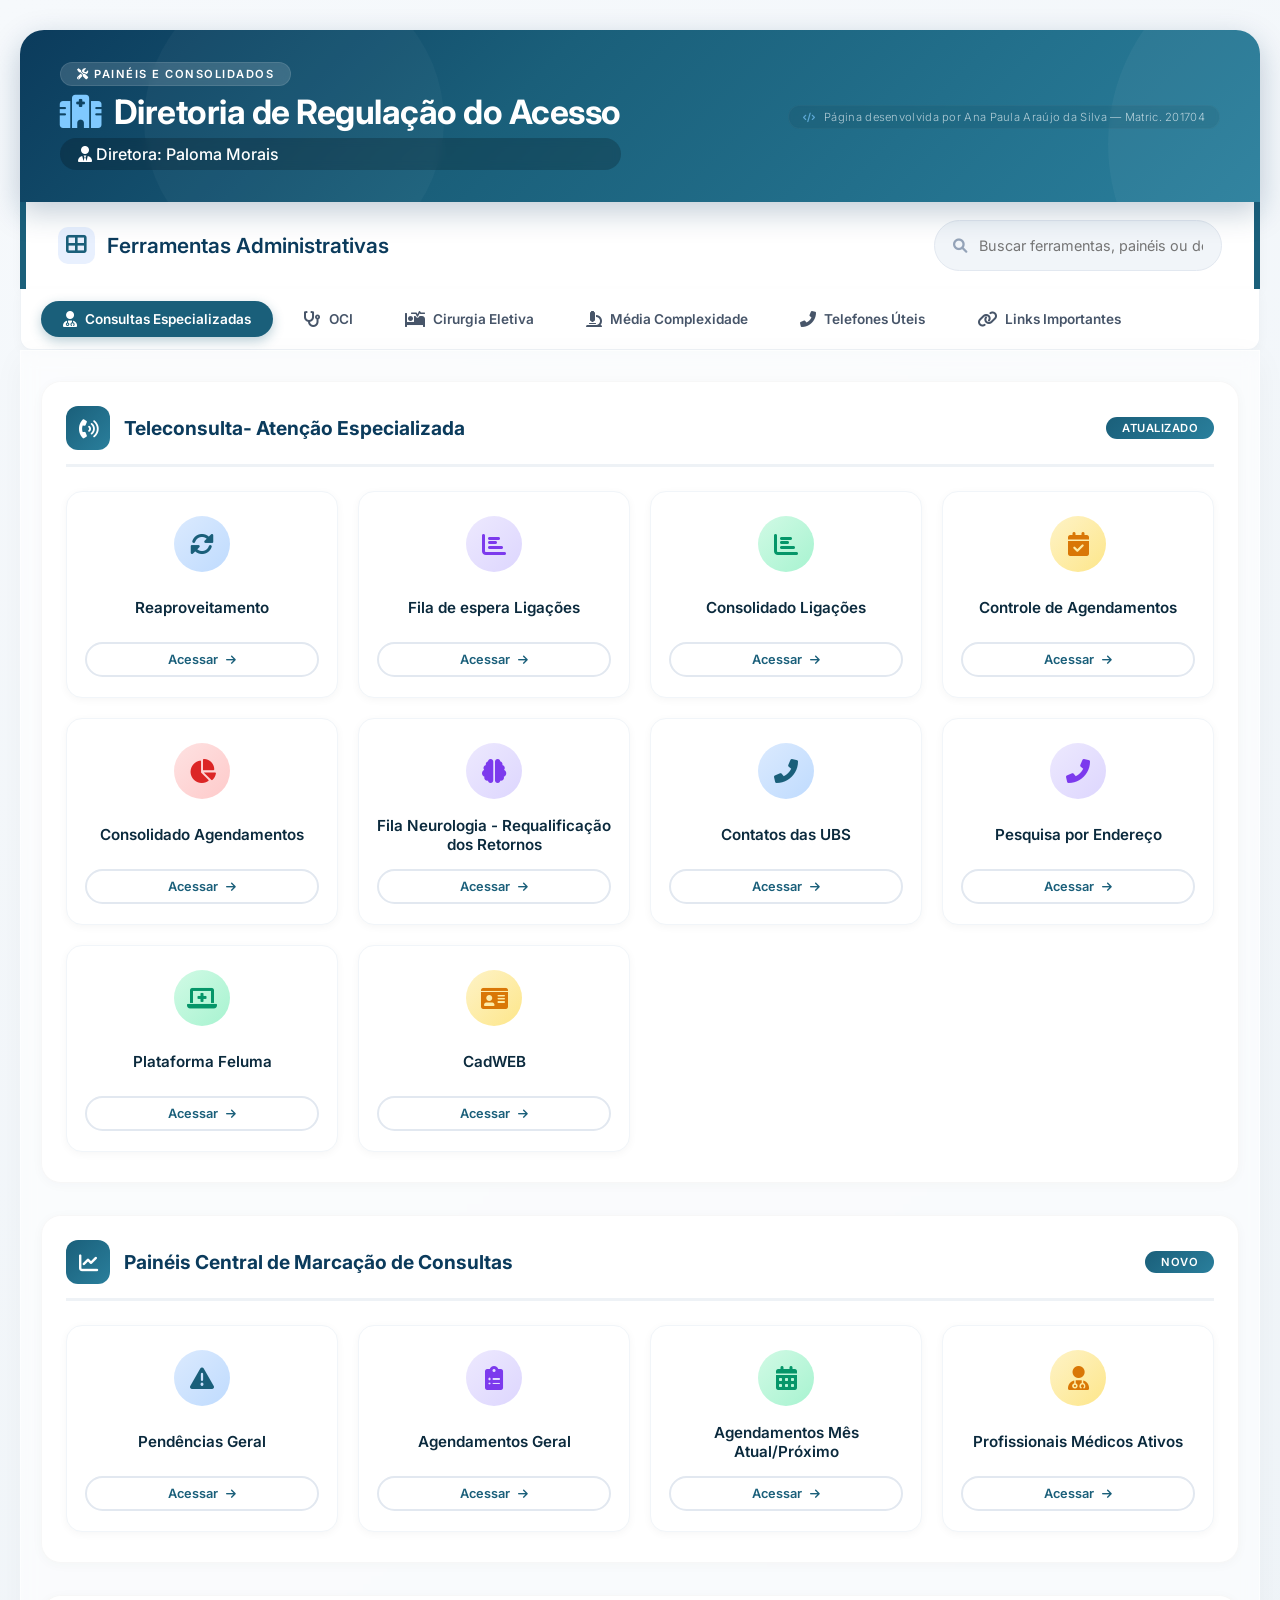
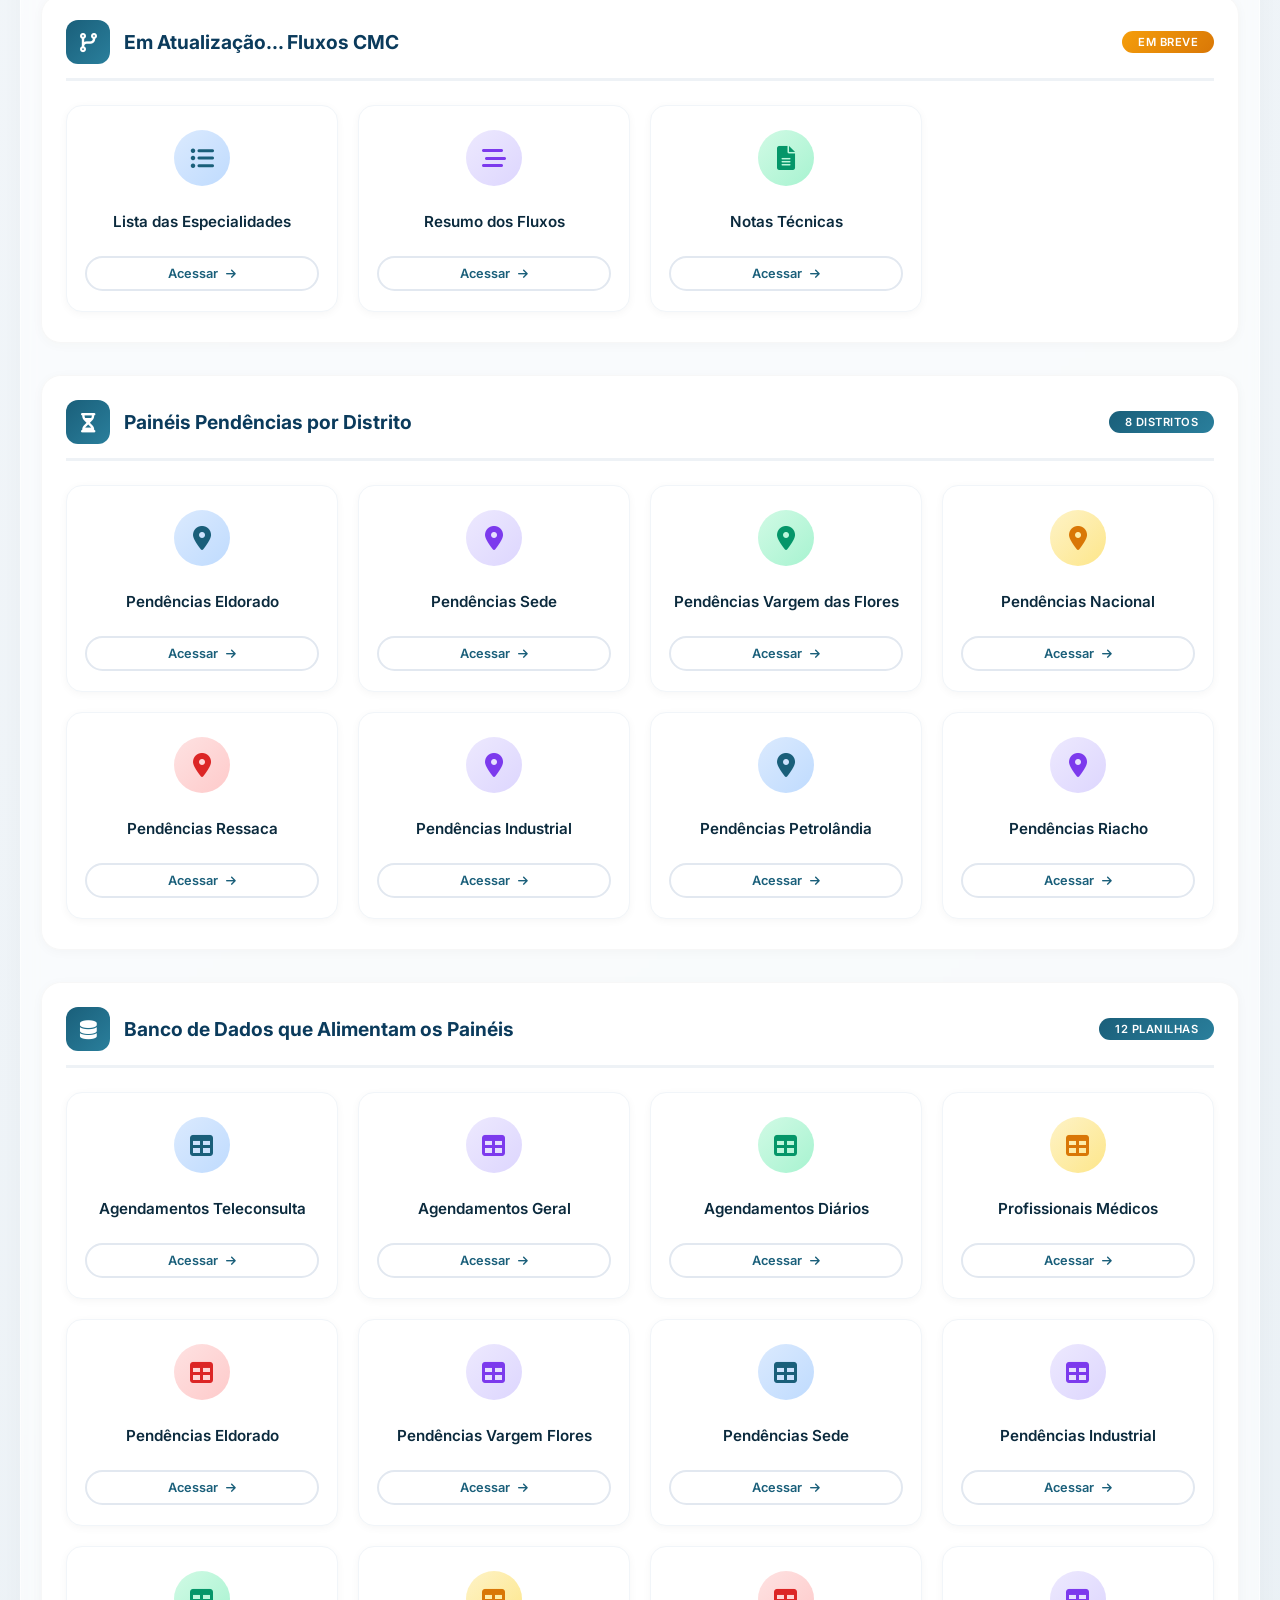
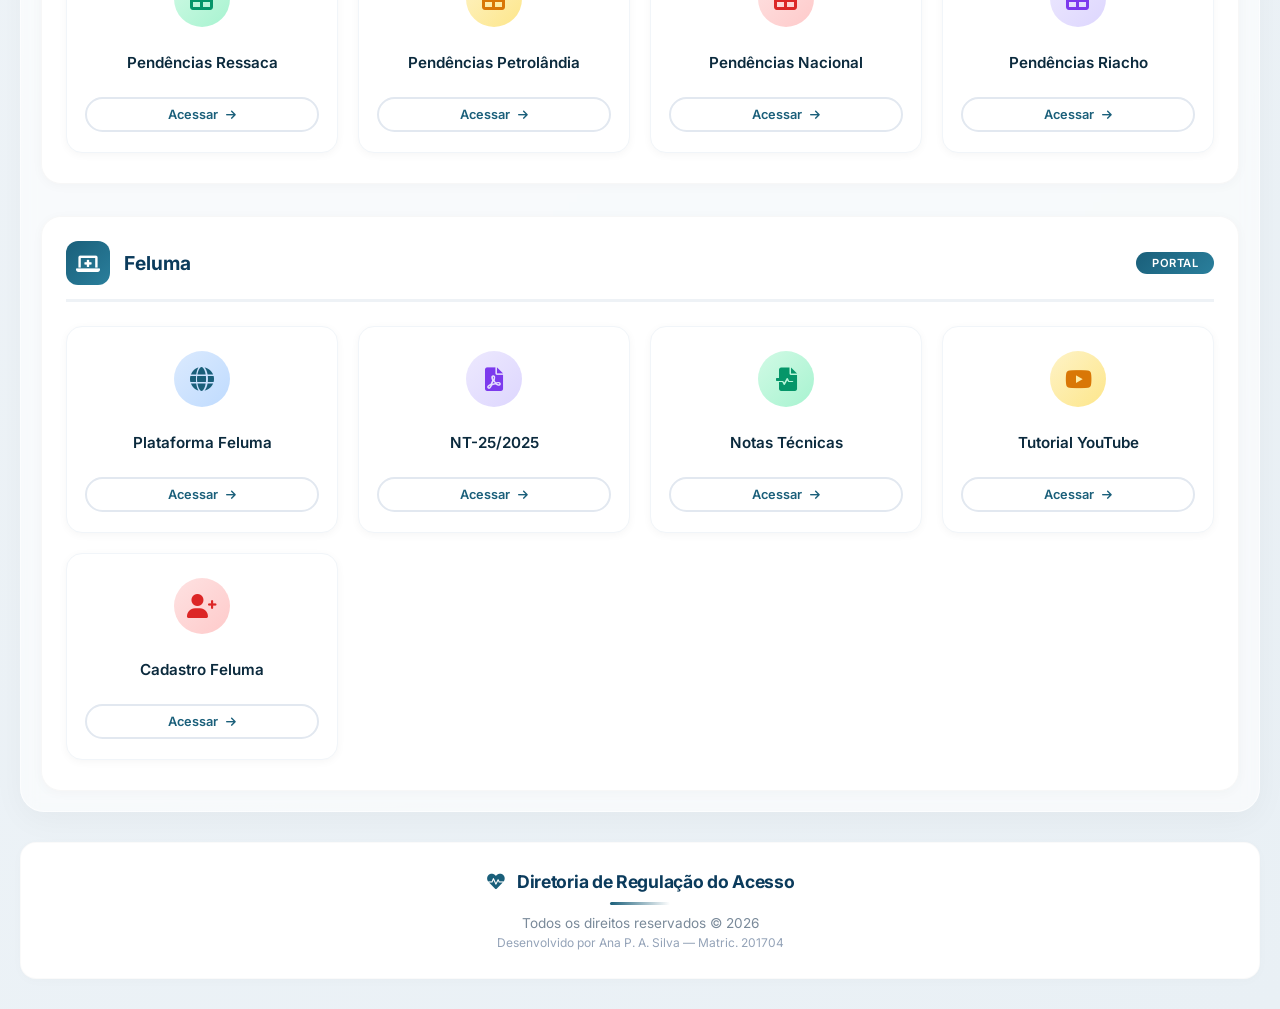
==== commit 47ae5bb5: "Update index.html" ====
--- a/index.html
+++ b/index.html
@@ -72,14 +72,19 @@
                         <span class="title-badge">Atualizado</span>
                     </h2>
                     <div class="card-grid">
+                        <a href="https://docs.google.com/spreadsheets/d/1_WJhJQQXcxn0Yucyr_rv_HuKs7wc3p4oeb69oyhoPU4/edit?usp=sharing" class="card" target="_blank" rel="noopener">
+                            <div class="card-icon-wrapper"><i class="fas fa-sync-alt"></i></div>
+                            <div class="card-title">Reaproveitamento</div>
+                            <div class="card-btn">Acessar <i class="fas fa-arrow-right"></i></div>
+                        </a>
                         <a href="https://docs.google.com/spreadsheets/d/1NrLJ7ulMx93VXse-k8C4PX7FkGPLEZ0yTQSIVQeNItg/edit?gid=175443153#gid=175443153" class="card" target="_blank" rel="noopener">
                             <div class="card-icon-wrapper"><i class="fas fa-chart-bar"></i></div>
                             <div class="card-title">Fila de espera Ligações</div>
                             <div class="card-btn">Acessar <i class="fas fa-arrow-right"></i></div>
                         </a>
-                        <a href="https://docs.google.com/spreadsheets/d/1-I6ZwiP6xXu3qMp5uqr1B9dH6cpyYkO8Ge5UA6dcIxQ/edit?gid=509279936#gid=509279936" class="card" target="_blank" rel="noopener">
+                        <a href="https://docs.google.com/spreadsheets/d/1rN0-ivzPW7ohL9FParc91SMsg7CXgjtVhs-g8VcLCi4/edit?gid=530334038#gid=530334038" class="card" target="_blank" rel="noopener">
                             <div class="card-icon-wrapper"><i class="fas fa-chart-bar"></i></div>
-                            <div class="card-title">Solicitações para Agendamento</div>
+                            <div class="card-title">Consolidado Ligações</div>
                             <div class="card-btn">Acessar <i class="fas fa-arrow-right"></i></div>
                         </a>
                         <a href="https://docs.google.com/spreadsheets/d/11X7DQcngdN51yFYodEWBmMCc8Pi-YFbgQ4IQ7Ca93IU/edit?gid=0#gid=0" class="card" target="_blank" rel="noopener">
@@ -87,9 +92,9 @@
                             <div class="card-title">Controle de Agendamentos</div>
                             <div class="card-btn">Acessar <i class="fas fa-arrow-right"></i></div>
                         </a>
-                        <a href="https://docs.google.com/spreadsheets/d/11X7DQcngdN51yFYodEWBmMCc8Pi-YFbgQ4IQ7Ca93IU/edit?gid=1603937153#gid=1603937153" class="card" target="_blank" rel="noopener">
+                        <a href="https://docs.google.com/spreadsheets/d/11X7DQcngdN51yFYodEWBmMCc8Pi-YFbgQ4IQ7Ca93IU/edit?gid=1956410875#gid=1956410875" class="card" target="_blank" rel="noopener">
                             <div class="card-icon-wrapper"><i class="fas fa-chart-pie"></i></div>
-                            <div class="card-title">Consolidado</div>
+                            <div class="card-title">Consolidado Agendamentos</div>
                             <div class="card-btn">Acessar <i class="fas fa-arrow-right"></i></div>
                         </a>
                         <a href="https://docs.google.com/spreadsheets/d/1ZwzPVQAifNLfJJO1lFr1BvQd6e6G3yC5C2H4Ry2N43k/edit?gid=621702727#gid=621702727" class="card" target="_blank" rel="noopener">
@@ -97,14 +102,14 @@
                             <div class="card-title">Fila Neurologia - Requalificação dos Retornos</div>
                             <div class="card-btn">Acessar <i class="fas fa-arrow-right"></i></div>
                         </a>
-                        <a href="https://docs.google.com/spreadsheets/d/1_WJhJQQXcxn0Yucyr_rv_HuKs7wc3p4oeb69oyhoPU4/edit?usp=sharing" class="card" target="_blank" rel="noopener">
-                            <div class="card-icon-wrapper"><i class="fas fa-sync-alt"></i></div>
-                            <div class="card-title">Reaproveitamento</div>
-                            <div class="card-btn">Acessar <i class="fas fa-arrow-right"></i></div>
-                        </a>
                         <a href="https://regulacaoconsolidados-dot.github.io/contatosdasubs/" class="card" target="_blank" rel="noopener">
                             <div class="card-icon-wrapper"><i class="fas fa-phone-alt"></i></div>
                             <div class="card-title">Contatos das UBS</div>
+                            <div class="card-btn">Acessar <i class="fas fa-arrow-right"></i></div>
+                        </a>
+                        <a href="https://app.powerbi.com/view?r=eyJrIjoiYTRiZDcyZWYtMzAwNS00NmYyLTk3N2EtYWEwYTk2NTFhMmY1IiwidCI6ImFlODYzMzdlLTU3NWUtNDMzMC05NDc2LTkzZGU2ODJiMDAyMCJ9" class="card" target="_blank" rel="noopener">
+                            <div class="card-icon-wrapper"><i class="fas fa-phone-alt"></i></div>
+                            <div class="card-title">Pesquisa por Endereço</div>
                             <div class="card-btn">Acessar <i class="fas fa-arrow-right"></i></div>
                         </a>
                         <a href="https://portal-feluma.sydle.com/home" class="card" target="_blank" rel="noopener">
--- a/styles.css
+++ b/styles.css
@@ -105,18 +105,18 @@
     backdrop-filter: blur(4px);
 }
 
-/* ===== CRÉDITOS DA DESENVOLVEDORA - MAIS SUTIL ===== */
+/* ===== CRÉDITOS ===== */
 .header .creditos {
-    font-size: 0.65rem;
-    opacity: 0.35;
+    font-size: 0.7rem;
+    opacity: 0.65;
     font-weight: 300;
     letter-spacing: 0.3px;
-    background: rgba(0, 0, 0, 0.08);
+    background: rgba(0, 0, 0, 0.1);
     padding: 4px 14px;
     border-radius: 20px;
     display: inline-block;
     backdrop-filter: blur(2px);
-    border: 1px solid rgba(255, 255, 255, 0.04);
+    border: 1px solid rgba(255, 255, 255, 0.06);
     transition: opacity 0.3s ease;
     text-align: right;
     margin-top: 2px;
@@ -129,7 +129,7 @@
 .header .creditos i {
     color: #7fc9ff;
     margin-right: 6px;
-    font-size: 0.55rem;
+    font-size: 0.6rem;
 }
 
 /* ===== BARRA DE TÍTULO E PESQUISA ===== */
@@ -260,7 +260,7 @@
     }
 }
 
-/* ===== CATEGORIES ===== */
+/* ===== CATEGORIAS ===== */
 .categories-grid {
     display: flex;
     flex-direction: column;
@@ -287,7 +287,7 @@
     transform: translateY(-2px);
 }
 
-/* ===== TÍTULOS DAS SEÇÕES COM DESTAQUE ===== */
+/* ===== TÍTULOS DAS SEÇÕES  ===== */
 .category-title {
     display: flex;
     align-items: center;
@@ -369,7 +369,7 @@
     overflow: hidden;
 }
 
-/* Faixa colorida no topo do card - animação */
+/* Card - animação */
 .card::before {
     content: '';
     position: absolute;
@@ -397,7 +397,7 @@
     }
 }
 
-/* Cores diferentes para cada card (efeito arco-íris) */
+/* Cores Cards */
 .card:nth-child(6n+1)::before {
     background: linear-gradient(90deg, #1a5f7a, #4a9fc7, #1a5f7a);
 }
